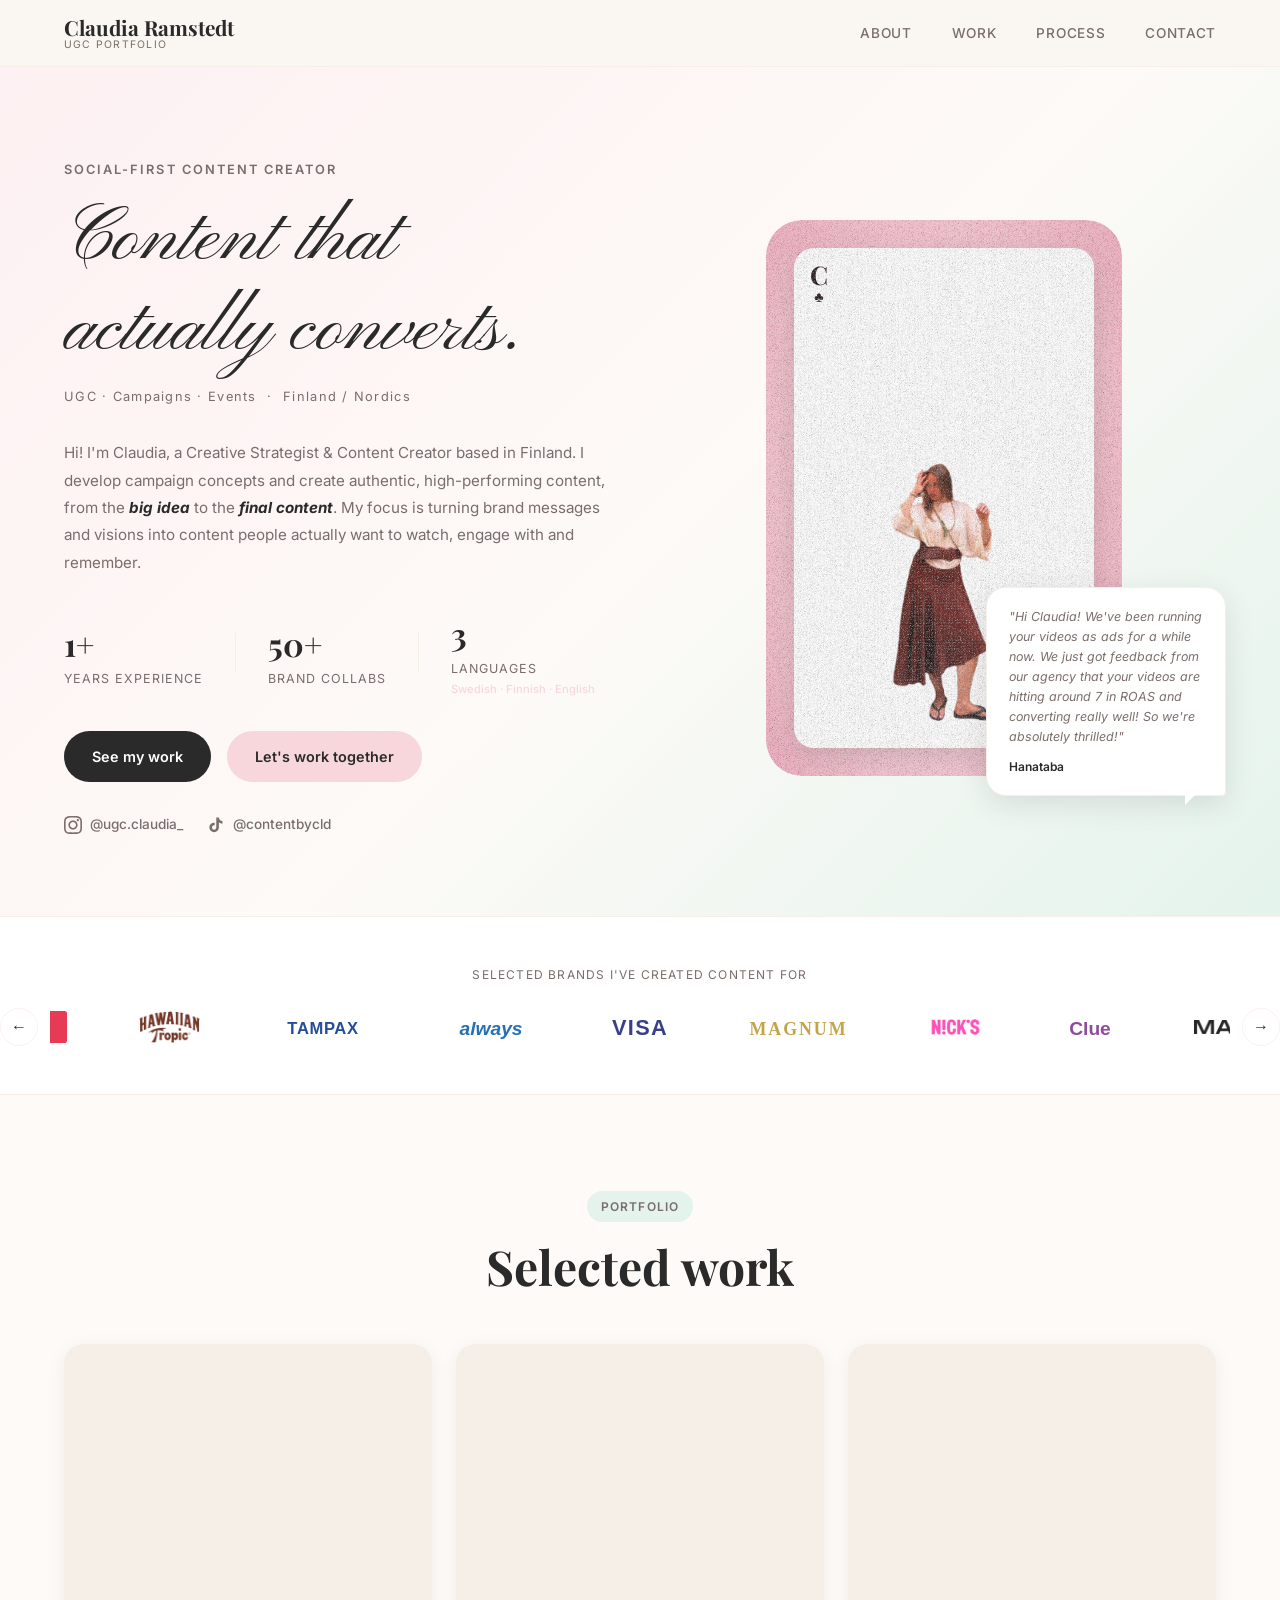
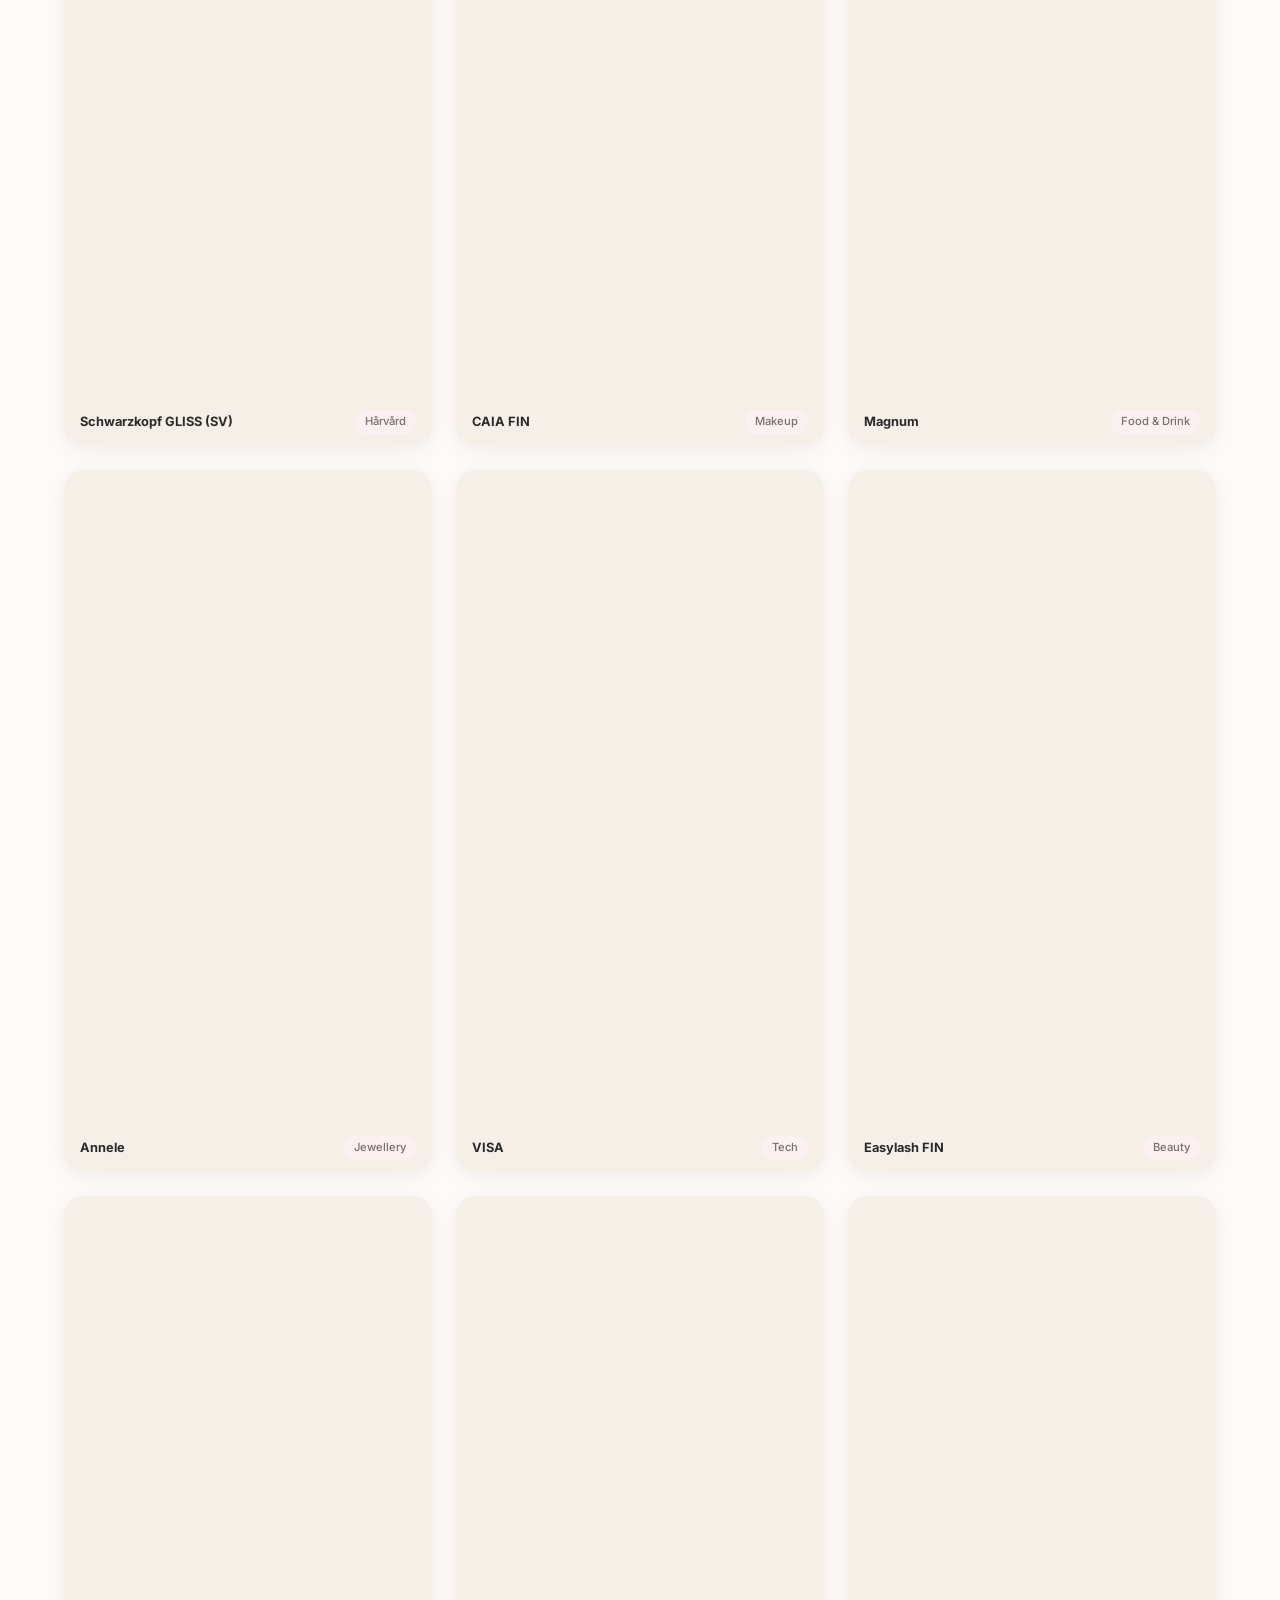
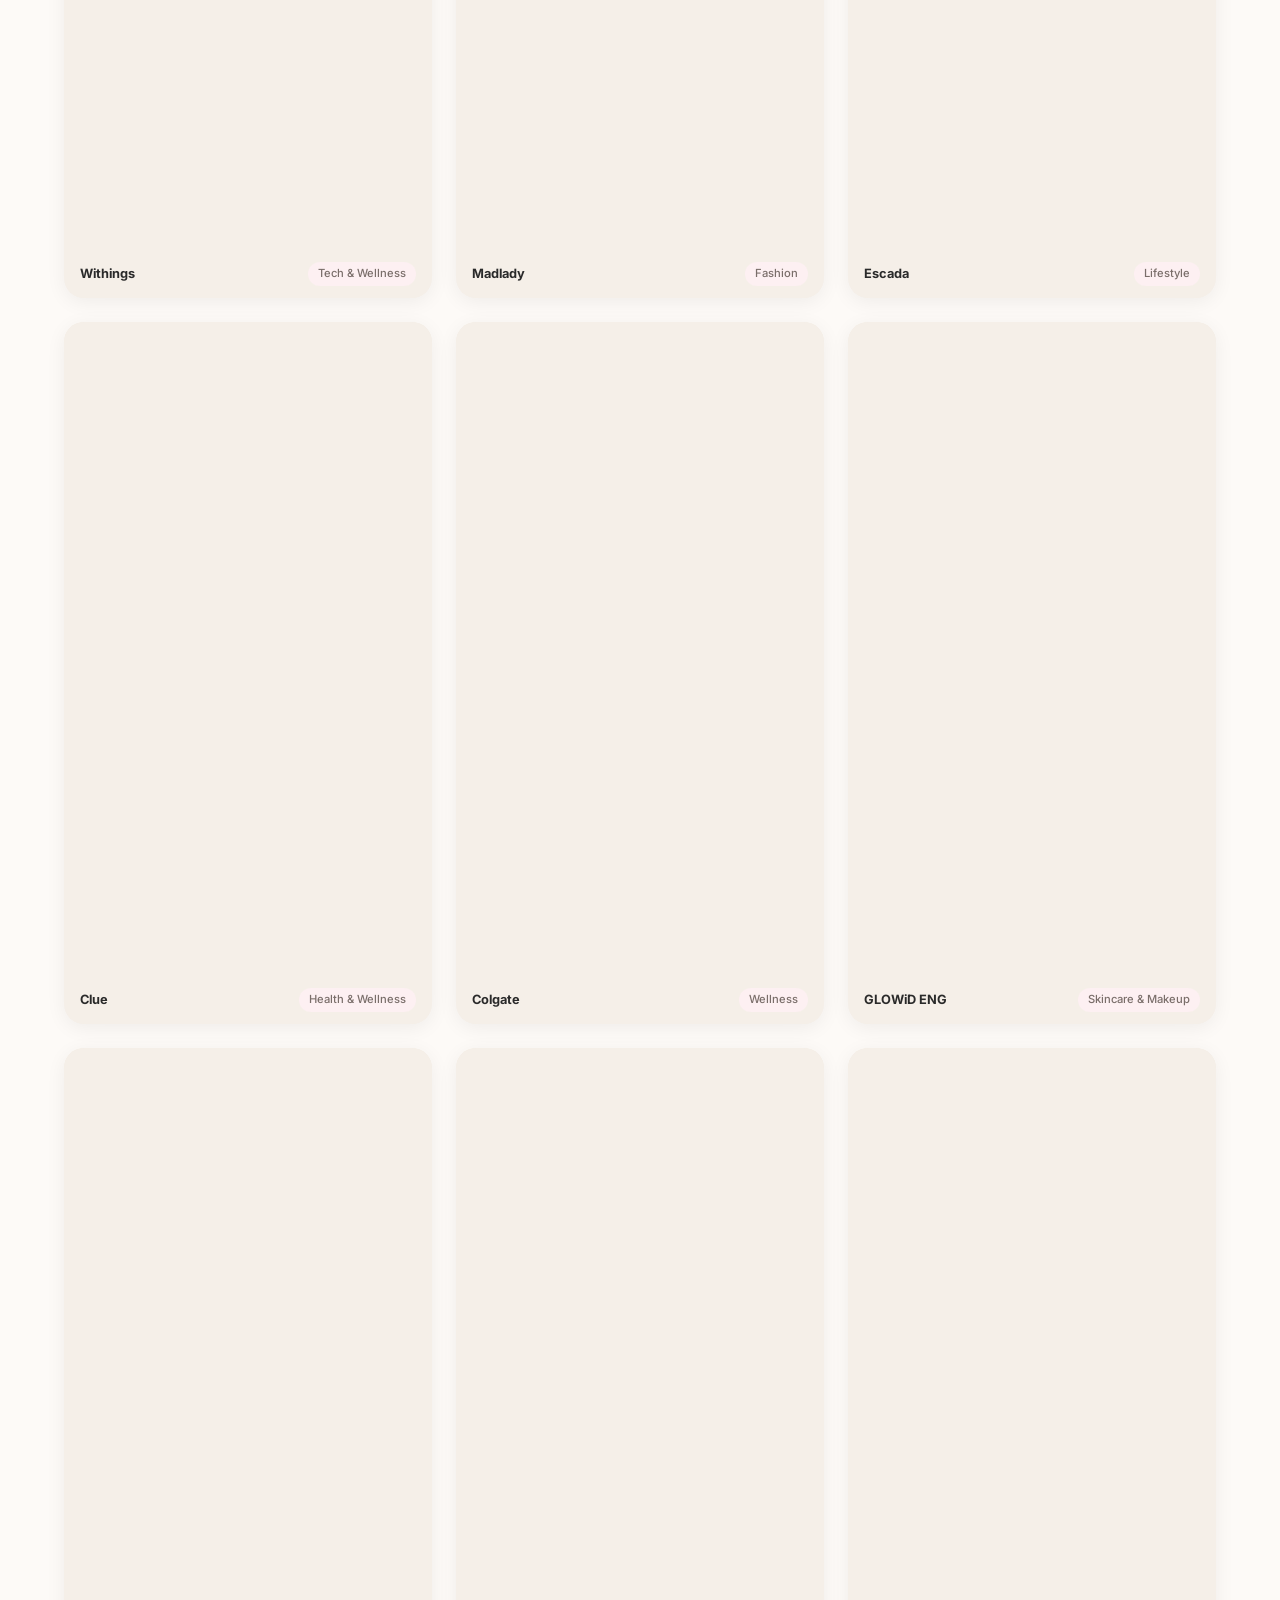
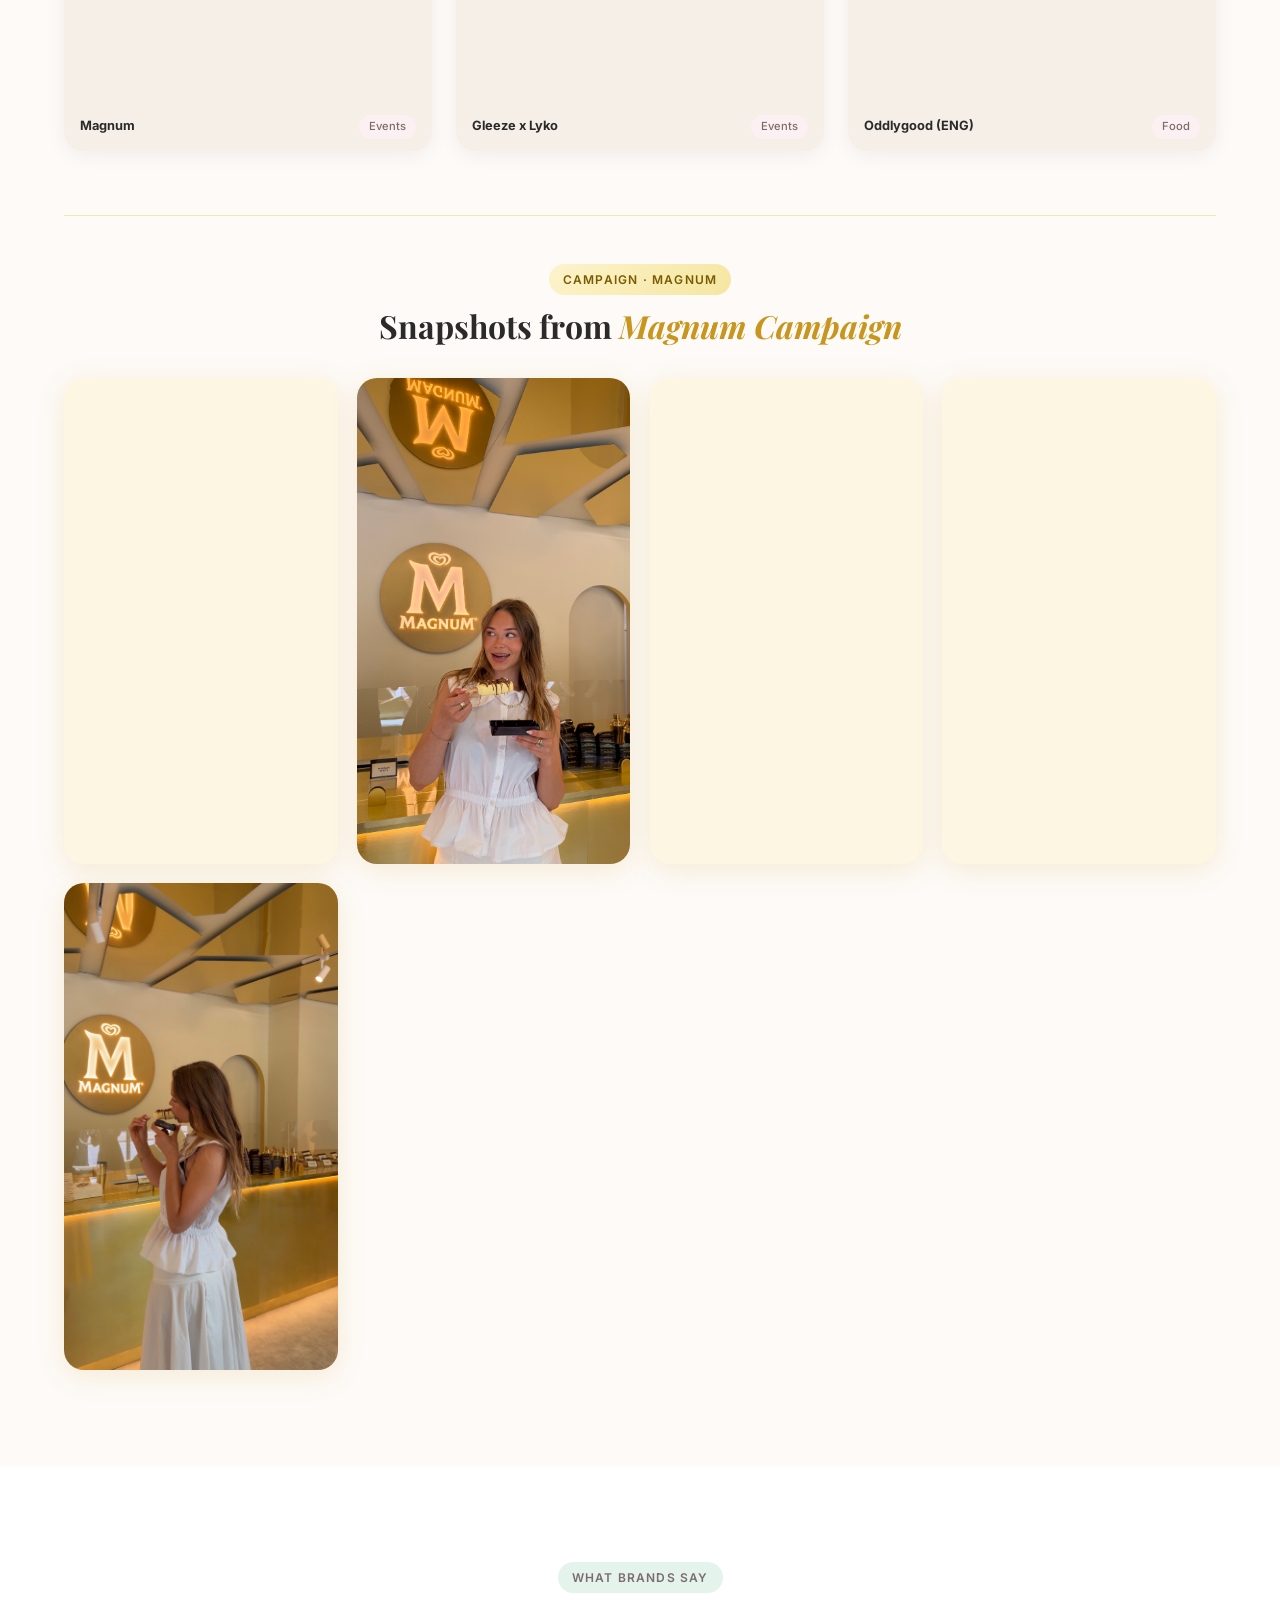
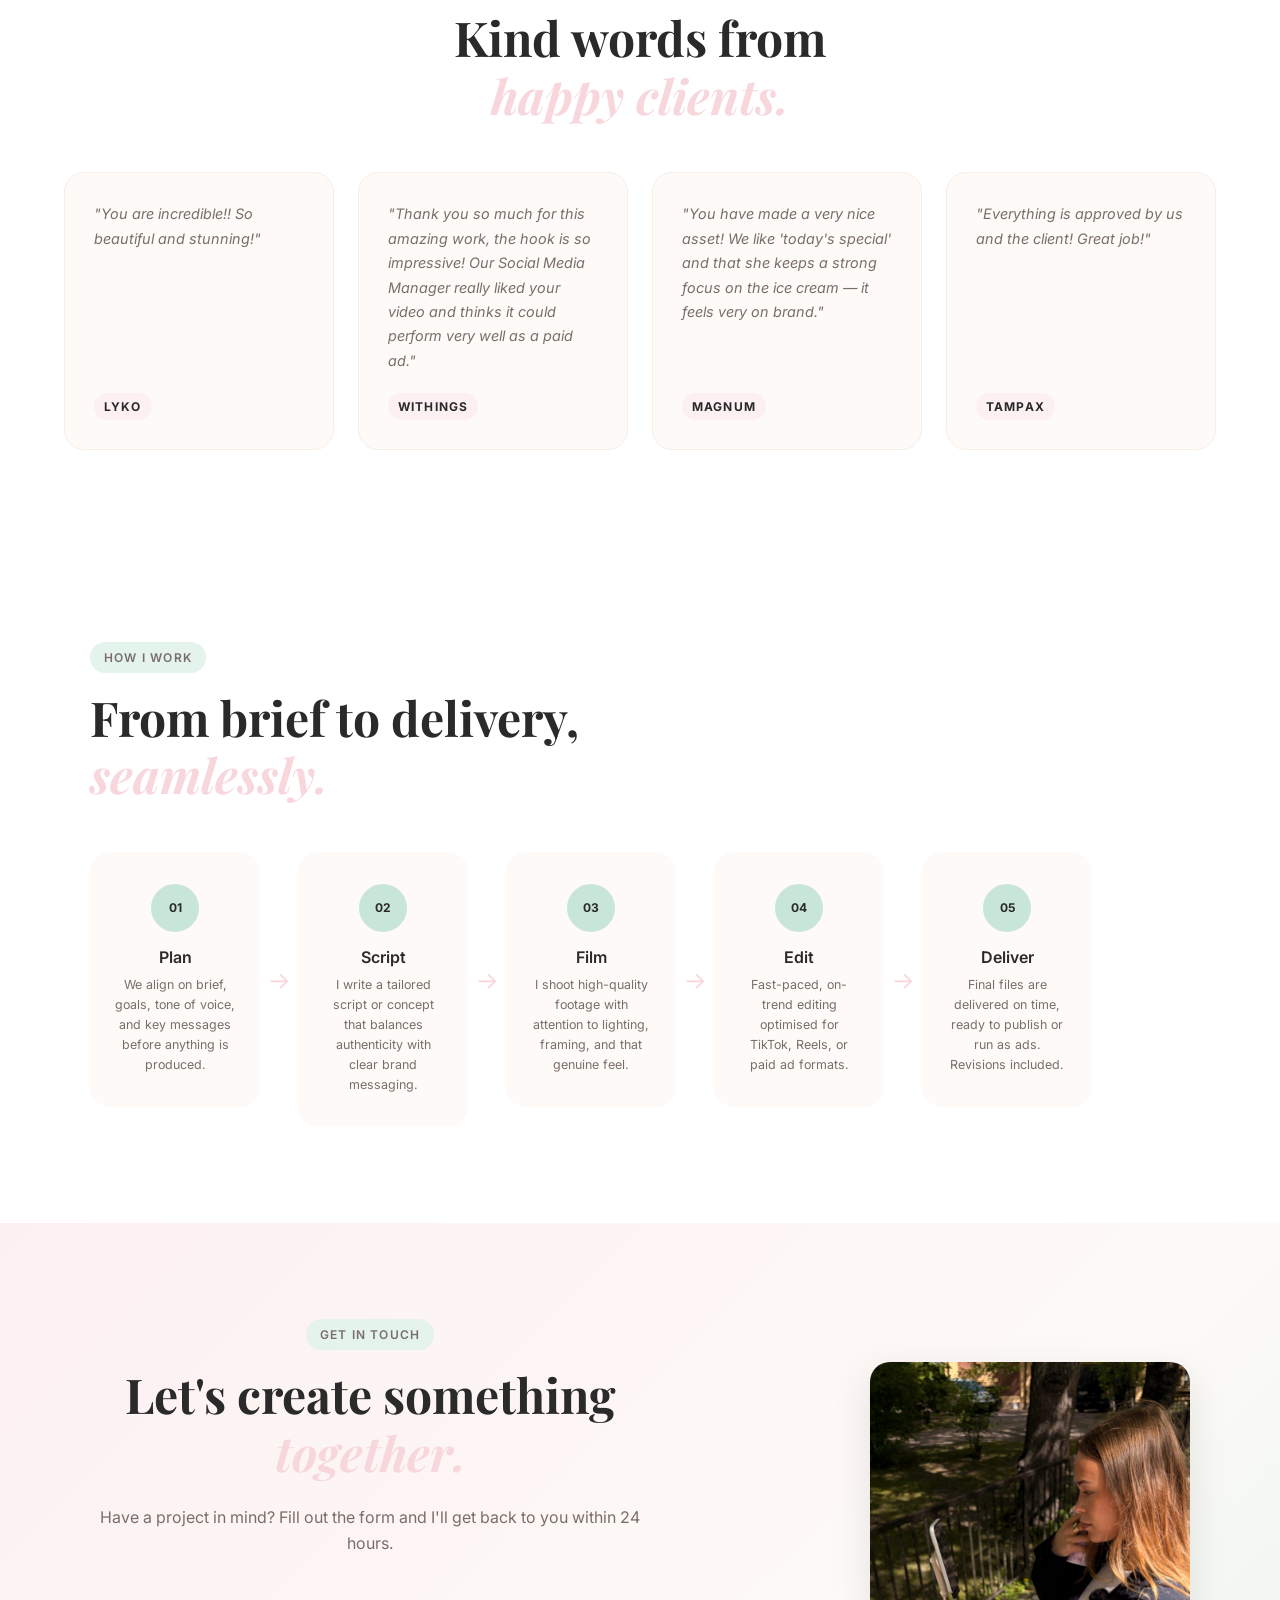
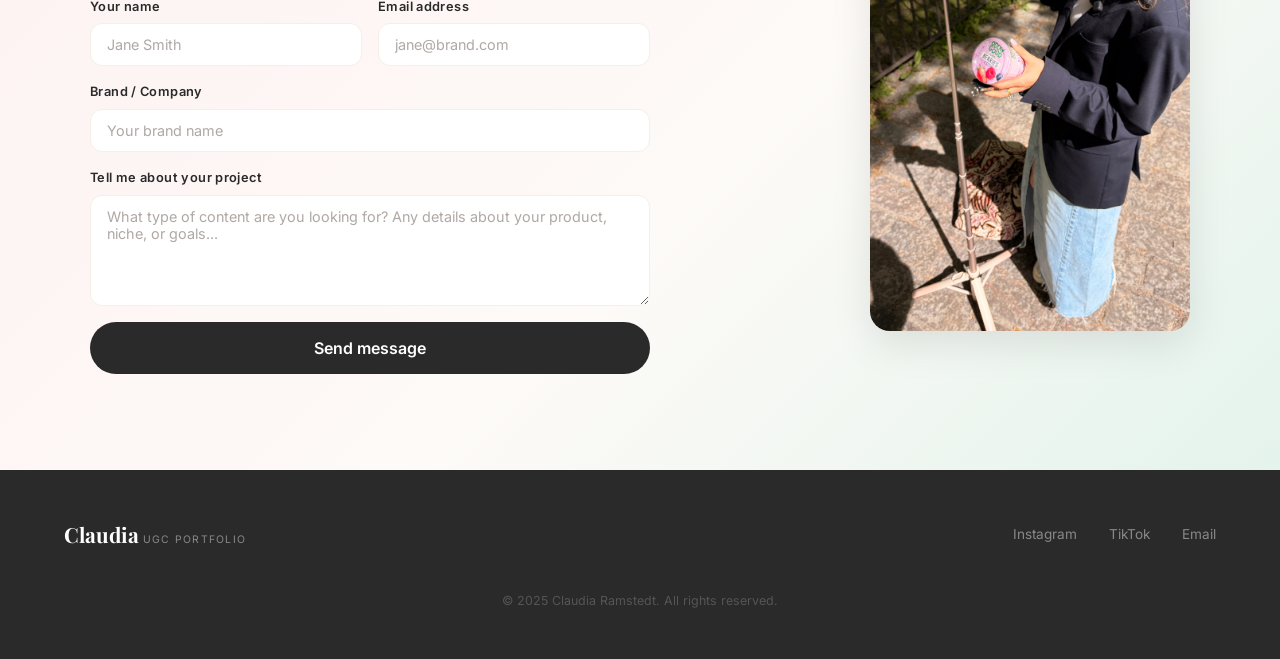
==== index.html @ abb4069f "Rename GLOWiD to GLOWiD ENG in video card Co-Authored-By: Claude Sonnet 4.6 <noreply@anthropic.com> " ====
<!DOCTYPE html>
<html lang="en">
<head>
  <meta charset="UTF-8" />
  <meta name="viewport" content="width=device-width, initial-scale=1.0" />
  <title>Claudia — UGC Portfolio</title>
  <link rel="icon" type="image/svg+xml" href="data:image/svg+xml,<svg xmlns='http://www.w3.org/2000/svg' viewBox='0 0 100 100'><rect width='100' height='100' rx='20' fill='%23F8D7DC'/><text y='72' x='50' text-anchor='middle' font-size='48' font-family='Georgia,serif' font-weight='700' fill='%23c47a8a'>CR</text></svg>" />
  <link rel="shortcut icon" type="image/svg+xml" href="data:image/svg+xml,<svg xmlns='http://www.w3.org/2000/svg' viewBox='0 0 100 100'><rect width='100' height='100' rx='20' fill='%23F8D7DC'/><text y='72' x='50' text-anchor='middle' font-size='48' font-family='Georgia,serif' font-weight='700' fill='%23c47a8a'>CR</text></svg>" />
  <link rel="apple-touch-icon" href="data:image/svg+xml,<svg xmlns='http://www.w3.org/2000/svg' viewBox='0 0 100 100'><rect width='100' height='100' rx='20' fill='%23F8D7DC'/><text y='72' x='50' text-anchor='middle' font-size='48' font-family='Georgia,serif' font-weight='700' fill='%23c47a8a'>CR</text></svg>" />
  <link rel="preconnect" href="https://fonts.googleapis.com" />
  <link rel="preconnect" href="https://fonts.gstatic.com" crossorigin />
  <link href="https://fonts.googleapis.com/css2?family=Playfair+Display:ital,wght@0,400;0,700;1,400&family=Inter:wght@300;400;500;600&family=Pinyon+Script&display=swap" rel="stylesheet" />
  <link rel="stylesheet" href="style.css" />
</head>
<body>
  <!-- SVG filter for fur texture -->
  <svg style="position:absolute;width:0;height:0" xmlns="http://www.w3.org/2000/svg">
    <defs>
      <filter id="fur-noise" x="0%" y="0%" width="100%" height="100%">
        <feTurbulence type="turbulence" baseFrequency="0.65" numOctaves="4" stitchTiles="stitch" result="noise"/>
        <feColorMatrix type="saturate" values="0" in="noise" result="grayNoise"/>
        <feBlend in="SourceGraphic" in2="grayNoise" mode="soft-light" result="blend"/>
        <feComposite in="blend" in2="SourceGraphic" operator="in"/>
      </filter>
    </defs>
  </svg>

  <!-- NAV -->
  <nav class="nav">
    <div class="nav-logo">
      <span class="nav-name">Claudia Ramstedt</span>
      <span class="nav-sub">UGC Portfolio</span>
    </div>
    <ul class="nav-links">
      <li><a href="#home">About</a></li>
      <li><a href="#work">Work</a></li>
      <li><a href="#process">Process</a></li>
      <li><a href="#contact">Contact</a></li>
    </ul>
    <button class="nav-toggle" aria-label="menu">&#9776;</button>
  </nav>

  <!-- HERO -->
  <section class="hero" id="home">
    <div class="hero-content">
      <div class="hero-eyebrow">Social-first Content Creator</div>
      <h1 class="hero-title">
        <span class="hero-cursive">Content that<br>actually converts.</span>
      </h1>
      <p class="hero-specialty">UGC · Campaigns · Events &nbsp;·&nbsp; Finland / Nordics</p>
      <p class="hero-text">
        Hi! I'm Claudia, a Creative Strategist &amp; Content Creator based in Finland. I develop campaign concepts and create authentic, high-performing content, from the <strong><em style="color:#2A2A2A">big idea</em></strong> to the <strong><em style="color:#2A2A2A">final content</em></strong>. My focus is turning brand messages and visions into content people actually want to watch, engage with and remember.
      </p>
      <div class="hero-stats">
        <div class="stat">
          <span class="stat-number">1+</span>
          <span class="stat-label">Years experience</span>
        </div>
        <div class="stat-divider"></div>
        <div class="stat">
          <span class="stat-number">50+</span>
          <span class="stat-label">Brand collabs</span>
        </div>
        <div class="stat-divider"></div>
        <div class="stat">
          <span class="stat-number">3</span>
          <span class="stat-label">Languages</span>
          <span class="stat-langs">Swedish · Finnish · English</span>
        </div>
      </div>
      <div class="hero-ctas">
        <a href="#work" class="btn btn-dark">See my work</a>
        <a href="#contact" class="btn btn-pink">Let's work together</a>
      </div>
      <div class="hero-socials">
        <a href="https://www.instagram.com/ugc.claudia_" target="_blank" rel="noopener" class="social-link">
          <svg viewBox="0 0 24 24" fill="currentColor"><path d="M12 2.163c3.204 0 3.584.012 4.85.07 3.252.148 4.771 1.691 4.919 4.919.058 1.265.069 1.645.069 4.849 0 3.205-.012 3.584-.069 4.849-.149 3.225-1.664 4.771-4.919 4.919-1.266.058-1.644.07-4.85.07-3.204 0-3.584-.012-4.849-.07-3.26-.149-4.771-1.699-4.919-4.92-.058-1.265-.07-1.644-.07-4.849 0-3.204.013-3.583.07-4.849.149-3.227 1.664-4.771 4.919-4.919 1.266-.057 1.645-.069 4.849-.069zm0-2.163c-3.259 0-3.667.014-4.947.072-4.358.2-6.78 2.618-6.98 6.98-.059 1.281-.073 1.689-.073 4.948 0 3.259.014 3.668.072 4.948.2 4.358 2.618 6.78 6.98 6.98 1.281.058 1.689.072 4.948.072 3.259 0 3.668-.014 4.948-.072 4.354-.2 6.782-2.618 6.979-6.98.059-1.28.073-1.689.073-4.948 0-3.259-.014-3.667-.072-4.947-.196-4.354-2.617-6.78-6.979-6.98-1.281-.059-1.69-.073-4.949-.073zm0 5.838c-3.403 0-6.162 2.759-6.162 6.162s2.759 6.163 6.162 6.163 6.162-2.759 6.162-6.163c0-3.403-2.759-6.162-6.162-6.162zm0 10.162c-2.209 0-4-1.79-4-4 0-2.209 1.791-4 4-4s4 1.791 4 4c0 2.21-1.791 4-4 4zm6.406-11.845c-.796 0-1.441.645-1.441 1.44s.645 1.44 1.441 1.44c.795 0 1.439-.645 1.439-1.44s-.644-1.44-1.439-1.44z"/></svg>
          @ugc.claudia_
        </a>
        <a href="https://www.tiktok.com/@contentbycld" target="_blank" rel="noopener" class="social-link">
          <svg viewBox="0 0 24 24" fill="currentColor"><path d="M19.59 6.69a4.83 4.83 0 01-3.77-4.25V2h-3.45v13.67a2.89 2.89 0 01-2.88 2.5 2.89 2.89 0 01-2.89-2.89 2.89 2.89 0 012.89-2.89c.28 0 .54.04.79.1V9.01a6.27 6.27 0 00-.79-.05 6.34 6.34 0 00-6.34 6.34 6.34 6.34 0 006.34 6.34 6.34 6.34 0 006.33-6.34V8.69a8.18 8.18 0 004.78 1.52V6.76a4.85 4.85 0 01-1.01-.07z"/></svg>
          @contentbycld
        </a>
      </div>
    </div>
    <div class="hero-visual">
      <div class="playing-card-outer">
      <div class="playing-card-wrap">
        <div class="playing-card">
          <div class="card-corner card-corner-tl">
            <span class="card-letter">C</span>
            <span class="card-suit">♣</span>
          </div>
          <div class="card-corner card-corner-br">
            <span class="card-letter">C</span>
            <span class="card-suit">♣</span>
          </div>
          <div class="card-photo">
            <img src="assets/6502A726-E0D3-4DAD-89FF-F7E22577B507-removebg-preview.png" alt="Claudia" />
          </div>
        </div>
      </div>
      </div>
      <div class="testimonial-bubble">
        <p>"Hi Claudia! We've been running your videos as ads for a while now. We just got feedback from our agency that your videos are hitting around 7 in ROAS and converting really well! So we're absolutely thrilled!"</p>
        <span class="testimonial-author">Hanataba</span>
      </div>
    </div>
  </section>

  <!-- BRAND MARQUEE -->
  <section class="brands">
    <p class="brands-label">Selected brands I've created content for</p>
    <div class="marquee-outer">
      <button class="marquee-arrow marquee-arrow-left" aria-label="Scroll left">&#8592;</button>
      <div class="marquee-wrapper">
      <div class="marquee-track">
        <img class="brand-img" src="assets/logo-colgate.svg" alt="Colgate" />
        <img class="brand-img" src="assets/01 Hawaiian Tropic.png" alt="Hawaiian Tropic" />
        <img class="brand-img" src="assets/logo-tampax.svg" alt="Tampax" />
        <img class="brand-img" src="assets/logo-always.svg" alt="always" />
        <img class="brand-img" src="assets/logo-visa.svg" alt="VISA" />
        <img class="brand-img" src="assets/logo-magnum.svg" alt="Magnum" />
        <img class="brand-img" src="assets/02 N!CK'S.png" alt="N!CK'S" />
        <img class="brand-img" src="assets/logo-clue.svg" alt="Clue" />
        <img class="brand-img" src="assets/03 Madlady.png" alt="Madlady" />
        <img class="brand-img" src="assets/logo-lyko.svg" alt="LYKO" />
        <img class="brand-img" src="assets/logo-organic.svg" alt="Organic Basics" />
        <img class="brand-img" src="assets/04 Femina Beauty.png" alt="Femina Beauty" />
        <img class="brand-img" src="assets/05 EKULF.png" alt="EKULF" />
        <img class="brand-img" src="assets/06 BRONZA.png" alt="BRONZA" />
        <img class="brand-img" src="assets/07 Clearskin.png" alt="Clearskin" />
        <img class="brand-img" src="assets/08 Dashl.png" alt="Dashl" />
        <img class="brand-img" src="assets/09 EVY.png" alt="EVY" />
        <img class="brand-img" src="assets/10 scandy.png" alt="scandy" />
        <img class="brand-img" src="assets/logo-caia.svg" alt="Caia Cosmetics" />
        <img class="brand-img" src="assets/11 GLOWiD.png" alt="GLOWiD" />
        <img class="brand-img" src="assets/logo-escada.svg" alt="ESCADA" />
        <img class="brand-img" src="assets/logo-gliss.svg" alt="Schwarzkopf GLISS" />
        <img class="brand-img" src="assets/logo-gleeze.svg" alt="Gleeze" />
        <img class="brand-img" src="assets/13 Oddlygood.png" alt="Oddlygood" />
        <!-- duplicate for seamless loop -->
        <img class="brand-img" src="assets/logo-colgate.svg" alt="Colgate" />
        <img class="brand-img" src="assets/01 Hawaiian Tropic.png" alt="Hawaiian Tropic" />
        <img class="brand-img" src="assets/logo-tampax.svg" alt="Tampax" />
        <img class="brand-img" src="assets/logo-always.svg" alt="always" />
        <img class="brand-img" src="assets/logo-visa.svg" alt="VISA" />
        <img class="brand-img" src="assets/logo-magnum.svg" alt="Magnum" />
        <img class="brand-img" src="assets/02 N!CK'S.png" alt="N!CK'S" />
        <img class="brand-img" src="assets/logo-clue.svg" alt="Clue" />
        <img class="brand-img" src="assets/03 Madlady.png" alt="Madlady" />
        <img class="brand-img" src="assets/logo-lyko.svg" alt="LYKO" />
        <img class="brand-img" src="assets/logo-organic.svg" alt="Organic Basics" />
        <img class="brand-img" src="assets/04 Femina Beauty.png" alt="Femina Beauty" />
        <img class="brand-img" src="assets/05 EKULF.png" alt="EKULF" />
        <img class="brand-img" src="assets/06 BRONZA.png" alt="BRONZA" />
        <img class="brand-img" src="assets/07 Clearskin.png" alt="Clearskin" />
        <img class="brand-img" src="assets/08 Dashl.png" alt="Dashl" />
        <img class="brand-img" src="assets/09 EVY.png" alt="EVY" />
        <img class="brand-img" src="assets/10 scandy.png" alt="scandy" />
        <img class="brand-img" src="assets/logo-caia.svg" alt="Caia Cosmetics" />
        <img class="brand-img" src="assets/11 GLOWiD.png" alt="GLOWiD" />
        <img class="brand-img" src="assets/logo-escada.svg" alt="ESCADA" />
        <img class="brand-img" src="assets/logo-gliss.svg" alt="Schwarzkopf GLISS" />
        <img class="brand-img" src="assets/logo-gleeze.svg" alt="Gleeze" />
        <img class="brand-img" src="assets/13 Oddlygood.png" alt="Oddlygood" />
      </div>
      </div>
      <button class="marquee-arrow marquee-arrow-right" aria-label="Scroll right">&#8594;</button>
    </div>
  </section>

  <!-- PORTFOLIO -->
  <section class="work" id="work">
    <div class="section-tag">Portfolio</div>
    <h2 class="section-title">Selected work</h2>
    <div class="work-grid">
      <div class="video-card">
        <div class="video-wrap">
          <iframe src="https://www.youtube.com/embed/O1Oa25pj_bY?modestbranding=1&rel=0" frameborder="0" allow="autoplay; encrypted-media" allowfullscreen title="Schwarzkopf GLISS SV"></iframe>
        </div>
        <div class="video-meta"><span class="video-brand">Schwarzkopf GLISS (SV)</span><span class="video-category">Hårvård</span></div>
      </div>
      <div class="video-card">
        <div class="video-wrap">
          <iframe src="https://www.youtube.com/embed/mBa-VuxCohE?modestbranding=1&rel=0" frameborder="0" allow="autoplay; encrypted-media" allowfullscreen title="CAIA FIN"></iframe>
        </div>
        <div class="video-meta"><span class="video-brand">CAIA FIN</span><span class="video-category">Makeup</span></div>
      </div>
      <div class="video-card">
        <div class="video-wrap">
          <iframe src="https://www.youtube.com/embed/RmqHFoZq64k?modestbranding=1&rel=0" frameborder="0" allow="autoplay; encrypted-media" allowfullscreen title="Magnum"></iframe>
        </div>
        <div class="video-meta"><span class="video-brand">Magnum</span><span class="video-category">Food & Drink</span></div>
      </div>
      <div class="video-card">
        <div class="video-wrap">
          <iframe src="https://www.youtube.com/embed/fShm2kn_z6o?modestbranding=1&rel=0" frameborder="0" allow="autoplay; encrypted-media" allowfullscreen title="Annele"></iframe>
        </div>
        <div class="video-meta"><span class="video-brand">Annele</span><span class="video-category">Jewellery</span></div>
      </div>
      <div class="video-card">
        <div class="video-wrap">
          <iframe src="https://www.youtube.com/embed/eJ7H4jAOgkE?modestbranding=1&rel=0" frameborder="0" allow="autoplay; encrypted-media" allowfullscreen title="VISA"></iframe>
        </div>
        <div class="video-meta"><span class="video-brand">VISA</span><span class="video-category">Tech</span></div>
      </div>
      <div class="video-card">
        <div class="video-wrap">
          <iframe src="https://www.youtube.com/embed/RcenwENGGS4?modestbranding=1&rel=0" frameborder="0" allow="autoplay; encrypted-media" allowfullscreen title="Easylash"></iframe>
        </div>
        <div class="video-meta"><span class="video-brand">Easylash FIN</span><span class="video-category">Beauty</span></div>
      </div>
      <div class="video-card">
        <div class="video-wrap">
          <iframe src="https://www.youtube.com/embed/PYEZHvtzt2w?modestbranding=1&rel=0" frameborder="0" allow="autoplay; encrypted-media" allowfullscreen title="Withings"></iframe>
        </div>
        <div class="video-meta"><span class="video-brand">Withings</span><span class="video-category">Tech & Wellness</span></div>
      </div>
      <div class="video-card">
        <div class="video-wrap">
          <iframe src="https://www.youtube.com/embed/aHhsV8t60rY?modestbranding=1&rel=0" frameborder="0" allow="autoplay; encrypted-media" allowfullscreen title="Madlady"></iframe>
        </div>
        <div class="video-meta"><span class="video-brand">Madlady</span><span class="video-category">Fashion</span></div>
      </div>
      <div class="video-card">
        <div class="video-wrap">
          <iframe src="https://www.youtube.com/embed/5H2T9EnYOP0?modestbranding=1&rel=0" frameborder="0" allow="autoplay; encrypted-media" allowfullscreen title="Escada"></iframe>
        </div>
        <div class="video-meta"><span class="video-brand">Escada</span><span class="video-category">Lifestyle</span></div>
      </div>
      <div class="video-card">
        <div class="video-wrap">
          <iframe src="https://www.youtube.com/embed/aCNryroIafM?modestbranding=1&rel=0" frameborder="0" allow="autoplay; encrypted-media" allowfullscreen title="Clue"></iframe>
        </div>
        <div class="video-meta"><span class="video-brand">Clue</span><span class="video-category">Health & Wellness</span></div>
      </div>
      <div class="video-card">
        <div class="video-wrap">
          <iframe src="https://www.youtube.com/embed/2kTji2xfg_g?modestbranding=1&rel=0" frameborder="0" allow="autoplay; encrypted-media" allowfullscreen title="Colgate"></iframe>
        </div>
        <div class="video-meta"><span class="video-brand">Colgate</span><span class="video-category">Wellness</span></div>
      </div>
      <div class="video-card">
        <div class="video-wrap">
          <iframe src="https://www.youtube.com/embed/Gr5aR_8A5Lo?modestbranding=1&rel=0" frameborder="0" allow="autoplay; encrypted-media" allowfullscreen title="GLOWiD"></iframe>
        </div>
        <div class="video-meta"><span class="video-brand">GLOWiD ENG</span><span class="video-category">Skincare & Makeup</span></div>
      </div>
      <div class="video-card">
        <div class="video-wrap">
          <iframe src="https://www.youtube.com/embed/wGNxopDfmGM?modestbranding=1&rel=0" frameborder="0" allow="autoplay; encrypted-media" allowfullscreen title="Magnum Pop up store"></iframe>
        </div>
        <div class="video-meta"><span class="video-brand">Magnum</span><span class="video-category">Events</span></div>
      </div>
      <div class="video-card">
        <div class="video-wrap">
          <iframe src="https://www.youtube.com/embed/oDyKBHazOs0?modestbranding=1&rel=0" frameborder="0" allow="autoplay; encrypted-media" allowfullscreen title="Gleeze x Lyko"></iframe>
        </div>
        <div class="video-meta"><span class="video-brand">Gleeze x Lyko</span><span class="video-category">Events</span></div>
      </div>
      <div class="video-card">
        <div class="video-wrap">
          <iframe src="https://www.youtube.com/embed/U_ExqJCHAJA?modestbranding=1&rel=0" frameborder="0" allow="autoplay; encrypted-media" allowfullscreen title="Oddlygood ENG"></iframe>
        </div>
        <div class="video-meta"><span class="video-brand">Oddlygood (ENG)</span><span class="video-category">Food</span></div>
      </div>
    </div>

    <!-- MAGNUM SNAPSHOTS -->
    <div class="magnum-snapshots">
      <div class="magnum-snap-header">
        <span class="magnum-snap-tag">Campaign · Magnum</span>
        <h3 class="magnum-snap-title">Snapshots from <em>Magnum Campaign</em></h3>
      </div>
      <div class="magnum-snap-grid">
        <div class="snap-card">
          <video src="assets/magnum1.mp4" autoplay loop muted playsinline></video>
        </div>
        <div class="snap-card">
          <img src="assets/IMG_8388.jpg" alt="Magnum campaign snapshot" />
        </div>
        <div class="snap-card">
          <video src="assets/magnum2.mp4" autoplay loop muted playsinline></video>
        </div>
        <div class="snap-card">
          <video src="assets/magnum3.mp4" autoplay loop muted playsinline></video>
        </div>
        <div class="snap-card">
          <img src="assets/IMG_8526.jpg" alt="Magnum campaign snapshot" />
        </div>
      </div>
    </div>
  </section>

  <!-- TESTIMONIALS -->
  <section class="testimonials" id="testimonials">
    <div class="section-tag">What brands say</div>
    <h2 class="section-title">Kind words from<br><em>happy clients.</em></h2>
    <div class="testimonials-grid">
      <div class="tcard">
        <p class="tcard-quote">"You are incredible!! So beautiful and stunning!"</p>
        <span class="tcard-brand">Lyko</span>
      </div>
      <div class="tcard">
        <p class="tcard-quote">"Thank you so much for this amazing work, the hook is so impressive! Our Social Media Manager really liked your video and thinks it could perform very well as a paid ad."</p>
        <span class="tcard-brand">Withings</span>
      </div>
      <div class="tcard">
        <p class="tcard-quote">"You have made a very nice asset! We like 'today's special' and that she keeps a strong focus on the ice cream — it feels very on brand."</p>
        <span class="tcard-brand">Magnum</span>
      </div>
      <div class="tcard">
        <p class="tcard-quote">"Everything is approved by us and the client! Great job!"</p>
        <span class="tcard-brand">Tampax</span>
      </div>
    </div>
  </section>

  <!-- PROCESS -->
  <section class="process" id="process">
    <div class="process-inner">
      <div class="process-left">
        <div class="section-tag">How I work</div>
        <h2 class="section-title">From brief to delivery,<br><em>seamlessly.</em></h2>
        <div class="process-steps">
      <div class="process-step">
        <div class="step-icon">01</div>
        <h3>Plan</h3>
        <p>We align on brief, goals, tone of voice, and key messages before anything is produced.</p>
      </div>
      <div class="process-arrow">→</div>
      <div class="process-step">
        <div class="step-icon">02</div>
        <h3>Script</h3>
        <p>I write a tailored script or concept that balances authenticity with clear brand messaging.</p>
      </div>
      <div class="process-arrow">→</div>
      <div class="process-step">
        <div class="step-icon">03</div>
        <h3>Film</h3>
        <p>I shoot high-quality footage with attention to lighting, framing, and that genuine feel.</p>
      </div>
      <div class="process-arrow">→</div>
      <div class="process-step">
        <div class="step-icon">04</div>
        <h3>Edit</h3>
        <p>Fast-paced, on-trend editing optimised for TikTok, Reels, or paid ad formats.</p>
      </div>
      <div class="process-arrow">→</div>
      <div class="process-step">
        <div class="step-icon">05</div>
        <h3>Deliver</h3>
        <p>Final files are delivered on time, ready to publish or run as ads. Revisions included.</p>
      </div>
    </div>
  </section>

  <!-- CONTACT -->
  <section class="contact" id="contact">
    <div class="contact-layout">
    <div class="contact-inner">
      <div class="section-tag">Get in touch</div>
      <h2 class="section-title">Let's create something<br><em>together.</em></h2>
      <p class="contact-sub">Have a project in mind? Fill out the form and I'll get back to you within 24 hours.</p>
      <form action="https://formspree.io/f/mgoqjqjb" method="POST" class="contact-form">
        <input type="hidden" name="_next" value="https://claudiaramstedt.com/success.html" />
        <div class="form-row">
          <div class="form-group">
            <label for="name">Your name</label>
            <input type="text" id="name" name="name" placeholder="Jane Smith" required />
          </div>
          <div class="form-group">
            <label for="email">Email address</label>
            <input type="email" id="email" name="email" placeholder="jane@brand.com" required />
          </div>
        </div>
        <div class="form-group">
          <label for="brand">Brand / Company</label>
          <input type="text" id="brand" name="brand" placeholder="Your brand name" />
        </div>
        <div class="form-group">
          <label for="message">Tell me about your project</label>
          <textarea id="message" name="message" rows="5" placeholder="What type of content are you looking for? Any details about your product, niche, or goals..." required></textarea>
        </div>
        <button type="submit" class="btn btn-dark btn-full">Send message</button>
      </form>
    </div>
    <div class="contact-image">
      <img src="assets/claudia-filming.jpg" alt="Claudia filming" class="contact-img" />
    </div>
    </div>
  </section>

  <!-- FOOTER -->
  <footer class="footer">
    <div class="footer-inner">
      <div class="footer-brand">
        <span class="nav-name">Claudia</span>
        <span class="nav-sub">UGC Portfolio</span>
      </div>
      <div class="footer-socials">
        <a href="https://www.instagram.com/ugc.claudia_" target="_blank" rel="noopener">Instagram</a>
        <a href="https://www.tiktok.com/@contentbycld" target="_blank" rel="noopener">TikTok</a>
        <a href="mailto:ugc.claudia.ram@gmail.com">Email</a>
      </div>
      <p class="footer-copy">&copy; 2025 Claudia Ramstedt. All rights reserved.</p>
    </div>
  </footer>

  <script src="script.js"></script>
  <script defer src="/_vercel/insights/script.js"></script>
</body>
</html>
---- style.css ----
/* ===== RESET & BASE ===== */
*, *::before, *::after { box-sizing: border-box; margin: 0; padding: 0; }

:root {
  --pink: #F8D7DC;
  --pink-light: #FDF0F2;
  --green: #C8E6D8;
  --green-light: #E4F3EC;
  --beige: #FDFAF7;
  --beige-dark: #F5EFE8;
  --dark: #2A2A2A;
  --muted: #7A6E6A;
  --white: #FFFFFF;
  --radius: 20px;
  --radius-sm: 12px;
}

html { scroll-behavior: smooth; }

body {
  font-family: 'Inter', sans-serif;
  background: var(--beige);
  color: var(--dark);
  line-height: 1.6;
  font-size: 16px;
}

h1, h2, h3 { font-family: 'Playfair Display', serif; line-height: 1.2; }
em { font-style: italic; color: var(--pink); }
a { text-decoration: none; color: inherit; }
img { max-width: 100%; display: block; }

.hidden { display: none; }

/* ===== SECTION SHARED ===== */
.section-tag {
  display: inline-block;
  background: var(--green-light);
  color: var(--muted);
  font-size: 0.75rem;
  font-weight: 600;
  letter-spacing: 0.1em;
  text-transform: uppercase;
  padding: 6px 14px;
  border-radius: 100px;
  margin-bottom: 1rem;
}

.section-title {
  font-size: clamp(2rem, 4vw, 3rem);
  margin-bottom: 1.5rem;
  color: var(--dark);
}

/* ===== AVAILABILITY ===== */
.availability-badge {
  display: inline-flex;
  align-items: center;
  gap: 8px;
  background: var(--white);
  border: 1.5px solid var(--green);
  color: var(--dark);
  font-size: 0.78rem;
  font-weight: 600;
  padding: 7px 14px;
  border-radius: 100px;
  margin-bottom: 1.5rem;
}

.avail-dot {
  width: 8px;
  height: 8px;
  background: #4caf7d;
  border-radius: 50%;
  animation: pulse 2s infinite;
  flex-shrink: 0;
}

@keyframes pulse {
  0%, 100% { opacity: 1; transform: scale(1); }
  50% { opacity: 0.5; transform: scale(1.3); }
}

/* ===== BUTTONS ===== */
.btn {
  display: inline-block;
  padding: 14px 28px;
  border-radius: 100px;
  font-size: 0.9rem;
  font-weight: 600;
  font-family: 'Inter', sans-serif;
  cursor: pointer;
  border: none;
  transition: transform 0.2s, opacity 0.2s;
}
.btn:hover { transform: translateY(-2px); opacity: 0.9; }
.btn-dark { background: var(--dark); color: var(--white); }
.btn-pink { background: var(--pink); color: var(--dark); }
.btn-full { width: 100%; text-align: center; padding: 16px; font-size: 1rem; }

/* ===== NAV ===== */
.nav {
  position: fixed;
  top: 0; left: 0; right: 0;
  z-index: 100;
  display: flex;
  align-items: center;
  justify-content: space-between;
  padding: 1rem 5%;
  background: rgba(250, 247, 242, 0.9);
  backdrop-filter: blur(12px);
  border-bottom: 1px solid var(--beige-dark);
}

.nav-logo { display: flex; flex-direction: column; line-height: 1.1; }
.nav-name { font-family: 'Playfair Display', serif; font-size: 1.3rem; font-weight: 700; color: var(--dark); }
.nav-sub { font-size: 0.65rem; letter-spacing: 0.12em; text-transform: uppercase; color: var(--muted); }

.nav-links { display: flex; gap: 2.5rem; list-style: none; }
.nav-links a { font-size: 0.85rem; font-weight: 500; color: var(--muted); letter-spacing: 0.05em; text-transform: uppercase; transition: color 0.2s; }
.nav-links a:hover { color: var(--dark); }

.nav-toggle { display: none; background: none; border: none; font-size: 1.4rem; cursor: pointer; }

/* ===== HERO ===== */
.hero {
  min-height: 100vh;
  padding: 10rem 5% 5rem;
  display: grid;
  grid-template-columns: 1fr 1fr;
  gap: 4rem;
  align-items: center;
  background: linear-gradient(135deg, var(--pink-light) 0%, var(--beige) 55%, var(--green-light) 100%);
}

.hero-eyebrow {
  font-size: 0.8rem;
  font-weight: 600;
  letter-spacing: 0.16em;
  text-transform: uppercase;
  color: var(--muted);
  margin-bottom: 0.9rem;
}

.hero-specialty {
  font-size: 0.8rem;
  letter-spacing: 0.1em;
  color: var(--muted);
  margin-top: -0.8rem;
  margin-bottom: 2rem;
  font-weight: 400;
}

/* keep .hero-badge-sub in case referenced elsewhere */
.hero-badge-sub {
  display: block;
  font-size: 0.7rem;
  font-weight: 400;
  opacity: 0.8;
  letter-spacing: 0.04em;
}

.hero-title {
  font-size: clamp(2.5rem, 5vw, 4rem);
  margin-bottom: 1.5rem;
  color: var(--dark);
}

.hero-cursive {
  font-family: 'Pinyon Script', cursive;
  font-size: clamp(3rem, 6vw, 5rem);
  line-height: 1.15;
  color: var(--dark);
  font-weight: 400;
}

.hero-text {
  color: var(--muted);
  font-size: 0.95rem;
  max-width: 560px;
  margin-bottom: 2rem;
  line-height: 1.8;
}

.hero-stats {
  display: flex;
  align-items: center;
  gap: 2rem;
  margin-bottom: 2rem;
}

.stat { display: flex; flex-direction: column; }
.stat-number { font-family: 'Playfair Display', serif; font-size: 2rem; font-weight: 700; color: var(--dark); }
.stat-label { font-size: 0.78rem; color: var(--muted); text-transform: uppercase; letter-spacing: 0.08em; }
.stat-langs { font-size: 0.7rem; color: var(--pink); font-weight: 500; margin-top: 2px; }
.stat-divider { width: 1px; height: 40px; background: var(--beige-dark); }

.hero-ctas { display: flex; gap: 1rem; flex-wrap: wrap; margin-bottom: 2rem; }

.hero-socials { display: flex; gap: 1.5rem; flex-wrap: wrap; }
.social-link {
  display: flex;
  align-items: center;
  gap: 0.5rem;
  font-size: 0.85rem;
  font-weight: 500;
  color: var(--muted);
  transition: color 0.2s;
}
.social-link:hover { color: var(--dark); }
.social-link svg { width: 18px; height: 18px; }

/* Hero visual */
.hero-dog-wrap { display: none; }
.hero-dog-wrap-hidden {
  position: absolute;
  bottom: 20px;
  left: -40px;
  width: 210px;
  height: 210px;
  border-radius: 50%;
  overflow: hidden;
  border: 5px solid var(--white);
  box-shadow: 0 8px 24px rgba(0,0,0,0.12);
  z-index: 2;
  animation: float 4s ease-in-out infinite 1.5s;
}

.hero-dog-img {
  width: 100%;
  height: 100%;
  object-fit: cover;
  object-position: center 30%;
}

.hero-visual { position: relative; display: flex; justify-content: center; align-items: flex-start; }

/* PLAYING CARD */
.playing-card-outer {
  animation: float 4s ease-in-out infinite;
}

.playing-card-wrap {
  position: relative;
  padding: 28px;
  border-radius: 36px;
  background:
    radial-gradient(ellipse 60% 40% at 20% 30%, #f9c8d4 0%, transparent 70%),
    radial-gradient(ellipse 50% 60% at 80% 60%, #f4b8c8 0%, transparent 65%),
    radial-gradient(ellipse 70% 50% at 50% 80%, #fbd5df 0%, transparent 70%),
    radial-gradient(ellipse 80% 80% at 50% 50%, #fce4ea 0%, #f9c8d4 60%, #f0a8bc 100%);
  filter: url(#fur-noise);
}

.playing-card {
  position: relative;
  width: 300px;
  height: 500px;
  border-radius: 20px;
  background: #ffffff;
  overflow: hidden;
  display: flex;
  align-items: flex-end;
  justify-content: center;
  box-shadow: 0 8px 32px rgba(0,0,0,0.15);
  filter: none;
}

.card-corner {
  position: absolute;
  display: flex;
  flex-direction: column;
  align-items: center;
  line-height: 1;
  z-index: 3;
  color: #2a1a1a;
}

.card-corner-tl { top: 14px; left: 16px; }
.card-corner-br {
  bottom: 14px;
  right: 16px;
  transform: rotate(180deg);
}

.card-letter {
  font-family: 'Playfair Display', serif;
  font-size: 1.6rem;
  font-weight: 700;
  line-height: 1;
}

.card-suit {
  font-size: 0.9rem;
  margin-top: 2px;
}

.card-photo {
  position: relative;
  z-index: 2;
  width: 100%;
  display: flex;
  justify-content: center;
  align-items: flex-end;
}

.card-photo img {
  width: 105%;
  height: auto;
  object-fit: contain;
  display: block;
}

/* keep old class in case referenced */
.hero-image-wrap { display: none; }

@keyframes float {
  0%, 100% { transform: translateY(0); }
  50% { transform: translateY(-10px); }
}

.hero-img { width: 100%; height: 100%; object-fit: cover; object-position: center; }

.hero-img-placeholder {
  display: none;
  width: 100%;
  height: 100%;
  align-items: center;
  justify-content: center;
  font-size: 0.85rem;
  color: var(--muted);
  background: var(--pink-light);
}

/* Testimonial bubble */
.testimonial-bubble {
  position: absolute;
  bottom: -20px;
  right: -10px;
  max-width: 240px;
  background: var(--white);
  border-radius: 20px 20px 4px 20px;
  padding: 1.2rem 1.4rem;
  box-shadow: 0 8px 30px rgba(0,0,0,0.1);
  font-size: 0.78rem;
  color: var(--muted);
  line-height: 1.6;
  font-style: italic;
  border: 1px solid var(--beige-dark);
}
.testimonial-bubble::after {
  content: '';
  position: absolute;
  bottom: -10px;
  right: 20px;
  width: 20px;
  height: 20px;
  background: var(--white);
  clip-path: polygon(0 0, 100% 0, 0 100%);
}
.testimonial-author {
  display: block;
  margin-top: 0.6rem;
  font-weight: 600;
  font-style: normal;
  font-size: 0.75rem;
  color: var(--dark);
}

/* ===== BRANDS MARQUEE ===== */
.brands {
  padding: 3rem 0;
  background: var(--white);
  border-top: 1px solid var(--beige-dark);
  border-bottom: 1px solid var(--beige-dark);
  overflow: hidden;
}

.brands-label {
  text-align: center;
  font-size: 0.75rem;
  letter-spacing: 0.1em;
  text-transform: uppercase;
  color: var(--muted);
  margin-bottom: 1.5rem;
}

.marquee-outer {
  display: flex;
  align-items: center;
  gap: 0.75rem;
}

.marquee-arrow {
  flex-shrink: 0;
  width: 38px;
  height: 38px;
  border-radius: 50%;
  border: 1.5px solid var(--pink-light);
  background: var(--white);
  color: var(--dark);
  font-size: 1rem;
  cursor: pointer;
  display: flex;
  align-items: center;
  justify-content: center;
  transition: background 0.2s, border-color 0.2s;
}

.marquee-arrow:hover { background: var(--pink-light); border-color: var(--pink); }

.marquee-wrapper {
  overflow-x: scroll;
  scrollbar-width: none;
  flex: 1;
}

.marquee-wrapper::-webkit-scrollbar { display: none; }

.marquee-track {
  display: flex;
  align-items: center;
  gap: 2rem;
  width: max-content;
  white-space: nowrap;
}

.brand-dot {
  color: var(--pink);
  font-size: 1.2rem;
}

.brand-img {
  height: 32px;
  width: auto;
  max-width: 120px;
  object-fit: contain;
  opacity: 0.85;
  transition: opacity 0.2s;
  flex-shrink: 0;
  margin: 0 20px;
}

.brand-img:hover {
  opacity: 1;
}

.brand-logo {
  font-size: 1rem;
  font-weight: 700;
  color: var(--dark);
  letter-spacing: 0.04em;
  text-transform: uppercase;
  opacity: 0.75;
  transition: opacity 0.2s;
  cursor: default;
}

.brand-logo:hover { opacity: 1; }

/* Brand-specific styling */
.brand-always   { font-style: italic; text-transform: lowercase; font-size: 1.15rem; }
.brand-visa     { color: #1a1f71; letter-spacing: 0.08em; }
.brand-colgate  { color: #e2231a; }
.brand-nicks    { font-style: italic; letter-spacing: 0.02em; }
.brand-organic  { font-weight: 400; letter-spacing: 0.06em; }
.brand-femina   { font-style: italic; font-weight: 400; text-transform: none; }
.brand-bronza   { letter-spacing: 0.1em; }
.brand-scandy   { font-weight: 400; text-transform: lowercase; }
.brand-lyko     { letter-spacing: 0.12em; }
.brand-dashl    { font-weight: 600; }
.brand-escada   { letter-spacing: 0.18em; font-weight: 300; color: #4a1a3a; }
.brand-gliss    { font-weight: 700; color: #111; }


/* ===== TESTIMONIALS ===== */
.testimonials {
  padding: 6rem 5%;
  text-align: center;
  background: var(--white);
}

.testimonials-grid {
  display: grid;
  grid-template-columns: repeat(auto-fill, minmax(260px, 1fr));
  gap: 1.5rem;
  margin-top: 3rem;
  text-align: left;
}

.tcard {
  background: var(--beige);
  border-radius: var(--radius);
  padding: 1.8rem;
  display: flex;
  flex-direction: column;
  justify-content: space-between;
  gap: 1.2rem;
  border: 1px solid var(--beige-dark);
  transition: transform 0.2s, box-shadow 0.2s;
}

.tcard:hover {
  transform: translateY(-3px);
  box-shadow: 0 8px 30px rgba(0,0,0,0.07);
}

.tcard-quote {
  font-size: 0.9rem;
  color: var(--muted);
  line-height: 1.7;
  font-style: italic;
}

.tcard-brand {
  font-size: 0.75rem;
  font-weight: 700;
  text-transform: uppercase;
  letter-spacing: 0.1em;
  color: var(--dark);
  padding: 4px 10px;
  background: var(--pink-light);
  border-radius: 100px;
  align-self: flex-start;
}

/* ===== PROCESS ===== */
.process {
  padding: 6rem 5%;
  background: var(--white);
}

.process-inner {
  display: grid;
  grid-template-columns: 1fr auto;
  gap: 4rem;
  align-items: start;
  max-width: 1100px;
  margin: 0 auto;
}

.process-left {
  text-align: left;
}

.process-right {
  width: 340px;
  flex-shrink: 0;
}

.process-img {
  width: 100%;
  height: auto;
  object-fit: contain;
  display: block;
  border-radius: var(--radius);
  box-shadow: 0 12px 40px rgba(0,0,0,0.1);
}

.process-steps {
  display: flex;
  align-items: flex-start;
  justify-content: flex-start;
  gap: 0;
  margin-top: 3rem;
  flex-wrap: wrap;
}

.process-step {
  background: var(--beige);
  border-radius: var(--radius);
  padding: 2rem 1.5rem;
  width: 170px;
  text-align: center;
  flex-shrink: 0;
}

.step-icon {
  width: 48px;
  height: 48px;
  background: var(--green);
  border-radius: 50%;
  display: flex;
  align-items: center;
  justify-content: center;
  font-size: 0.75rem;
  font-weight: 700;
  color: var(--dark);
  margin: 0 auto 1rem;
}

.process-step h3 {
  font-size: 1rem;
  font-family: 'Inter', sans-serif;
  font-weight: 600;
  margin-bottom: 0.5rem;
}

.process-step p { font-size: 0.78rem; color: var(--muted); line-height: 1.6; }

.process-arrow {
  font-size: 1.5rem;
  color: var(--pink);
  align-self: center;
  padding: 0 0.5rem;
  margin-top: -1rem;
}

.work-extra {
  margin-bottom: 2rem;
}

/* MAGNUM SNAPSHOTS inline section */
.magnum-snapshots {
  margin-top: 4rem;
  padding-top: 3rem;
  border-top: 1.5px solid #F5E6B8;
}

.magnum-snap-header {
  text-align: center;
  margin-bottom: 2rem;
}

.magnum-snap-tag {
  display: inline-block;
  background: linear-gradient(135deg, #FDF3CC, #F5E6A0);
  color: #7A5C00;
  font-size: 0.75rem;
  font-weight: 600;
  letter-spacing: 0.1em;
  text-transform: uppercase;
  padding: 6px 14px;
  border-radius: 100px;
  margin-bottom: 0.8rem;
}

.magnum-snap-title {
  font-family: 'Playfair Display', serif;
  font-size: clamp(1.4rem, 3vw, 2rem);
  color: var(--dark);
  line-height: 1.2;
}

.magnum-snap-title em {
  font-style: italic;
  color: #C8961E;
}

.magnum-snap-grid {
  display: grid;
  grid-template-columns: repeat(auto-fill, minmax(220px, 1fr));
  gap: 1.2rem;
}

.snap-card {
  border-radius: 20px;
  overflow: hidden;
  background: #FDF6E3;
  box-shadow: 0 6px 28px rgba(200, 150, 30, 0.15);
  transition: transform 0.3s, box-shadow 0.3s;
}

.snap-card:hover {
  transform: translateY(-4px);
  box-shadow: 0 14px 40px rgba(200, 150, 30, 0.25);
}

.snap-card video,
.snap-card img {
  width: 100%;
  display: block;
  aspect-ratio: 9/16;
  object-fit: cover;
}

.magnum-arrow { font-size: 1rem; }

/* ===== WORK ===== */
.work {
  padding: 6rem 5%;
  text-align: center;
}

.work-grid {
  display: grid;
  grid-template-columns: repeat(auto-fill, minmax(280px, 1fr));
  gap: 1.5rem;
  margin-top: 3rem;
}

.video-card {
  border-radius: var(--radius);
  overflow: hidden;
  background: var(--beige-dark);
  box-shadow: 0 4px 20px rgba(0,0,0,0.06);
  transition: transform 0.3s, box-shadow 0.3s;
}

.video-card:hover {
  transform: translateY(-4px);
  box-shadow: 0 12px 40px rgba(0,0,0,0.12);
}

.video-wrap { aspect-ratio: 9/16; position: relative; }

.video-wrap video,
.video-wrap iframe {
  width: 100%;
  height: 100%;
  object-fit: cover;
  display: block;
  background: var(--beige-dark);
  border: none;
}

.video-placeholder {
  position: absolute;
  inset: 0;
  display: flex;
  align-items: center;
  justify-content: center;
  font-size: 0.85rem;
  color: var(--muted);
  background: var(--beige-dark);
}

.video-meta {
  display: flex;
  align-items: center;
  justify-content: space-between;
  padding: 0.75rem 1rem;
}

.video-brand {
  font-size: 0.8rem;
  font-weight: 700;
  color: var(--dark);
}

.video-category {
  font-size: 0.7rem;
  font-weight: 500;
  color: var(--muted);
  background: var(--pink-light);
  padding: 3px 10px;
  border-radius: 100px;
}

/* ===== CONTACT ===== */
.contact {
  padding: 6rem 5%;
  background: linear-gradient(135deg, var(--pink-light), var(--beige) 60%, var(--green-light));
  display: flex;
  justify-content: center;
}

.contact-layout {
  display: grid;
  grid-template-columns: 1fr auto;
  gap: 4rem;
  align-items: center;
  max-width: 1100px;
  margin: 0 auto;
  width: 100%;
}

.contact-inner { max-width: 560px; width: 100%; text-align: center; }

.contact-image {
  width: 320px;
  flex-shrink: 0;
}

.contact-img {
  width: 100%;
  height: auto;
  border-radius: var(--radius);
  box-shadow: 0 12px 40px rgba(0,0,0,0.1);
  display: block;
}
.contact-sub { color: var(--muted); margin-bottom: 2.5rem; }

.contact-form { text-align: left; }

.form-row {
  display: grid;
  grid-template-columns: 1fr 1fr;
  gap: 1rem;
}

.form-group { display: flex; flex-direction: column; gap: 0.4rem; margin-bottom: 1rem; }
.form-group label { font-size: 0.8rem; font-weight: 600; color: var(--dark); letter-spacing: 0.03em; }

.form-group input,
.form-group textarea {
  padding: 12px 16px;
  border: 1.5px solid var(--beige-dark);
  border-radius: var(--radius-sm);
  background: var(--white);
  font-family: 'Inter', sans-serif;
  font-size: 0.9rem;
  color: var(--dark);
  outline: none;
  transition: border-color 0.2s;
  resize: vertical;
}

.form-group input:focus,
.form-group textarea:focus { border-color: var(--pink); }

.form-group input::placeholder,
.form-group textarea::placeholder { color: #B0A8A4; }

/* ===== FOOTER ===== */
.footer {
  background: var(--dark);
  color: var(--white);
  padding: 3rem 5%;
}

.footer-inner {
  display: flex;
  align-items: center;
  justify-content: space-between;
  flex-wrap: wrap;
  gap: 1.5rem;
}

.footer .nav-name { color: var(--white); }
.footer .nav-sub { color: #888; }

.footer-socials { display: flex; gap: 2rem; }
.footer-socials a { color: #888; font-size: 0.85rem; transition: color 0.2s; }
.footer-socials a:hover { color: var(--pink); }

.footer-copy { color: #555; font-size: 0.78rem; width: 100%; text-align: center; margin-top: 1rem; }

/* ===== RESPONSIVE ===== */
@media (max-width: 900px) {
  .hero {
    grid-template-columns: 1fr;
    padding-top: 8rem;
    text-align: center;
  }
  .hero-text, .hero-ctas, .hero-socials, .hero-stats { justify-content: center; }
  .hero-ctas, .hero-socials, .hero-stats { display: flex; justify-content: center; }
  .hero-text { margin: 0 auto 2rem; }
  .hero-visual { margin-top: 2rem; }
  .testimonial-bubble { right: 0; bottom: -40px; }
  .process-arrow { display: none; }
  .process-steps { gap: 1rem; }
  .process-inner { grid-template-columns: 1fr; }
  .process-right { width: 100%; }
  .process-left { text-align: center; }
  .process-steps { justify-content: center; }
  .form-row { grid-template-columns: 1fr; }
  .contact-layout { grid-template-columns: 1fr; }
  .contact-image { display: none; }
}

@media (max-width: 600px) {
  .nav-links { display: none; }
  .nav-links.open { display: flex; flex-direction: column; position: absolute; top: 100%; left: 0; right: 0; background: var(--beige); padding: 1.5rem 5%; border-bottom: 1px solid var(--beige-dark); gap: 1.2rem; }
  .nav-toggle { display: block; }
  .hero-image-wrap { width: 260px; height: 440px; }
  .footer-inner { flex-direction: column; text-align: center; }
  .footer-socials { justify-content: center; }
}
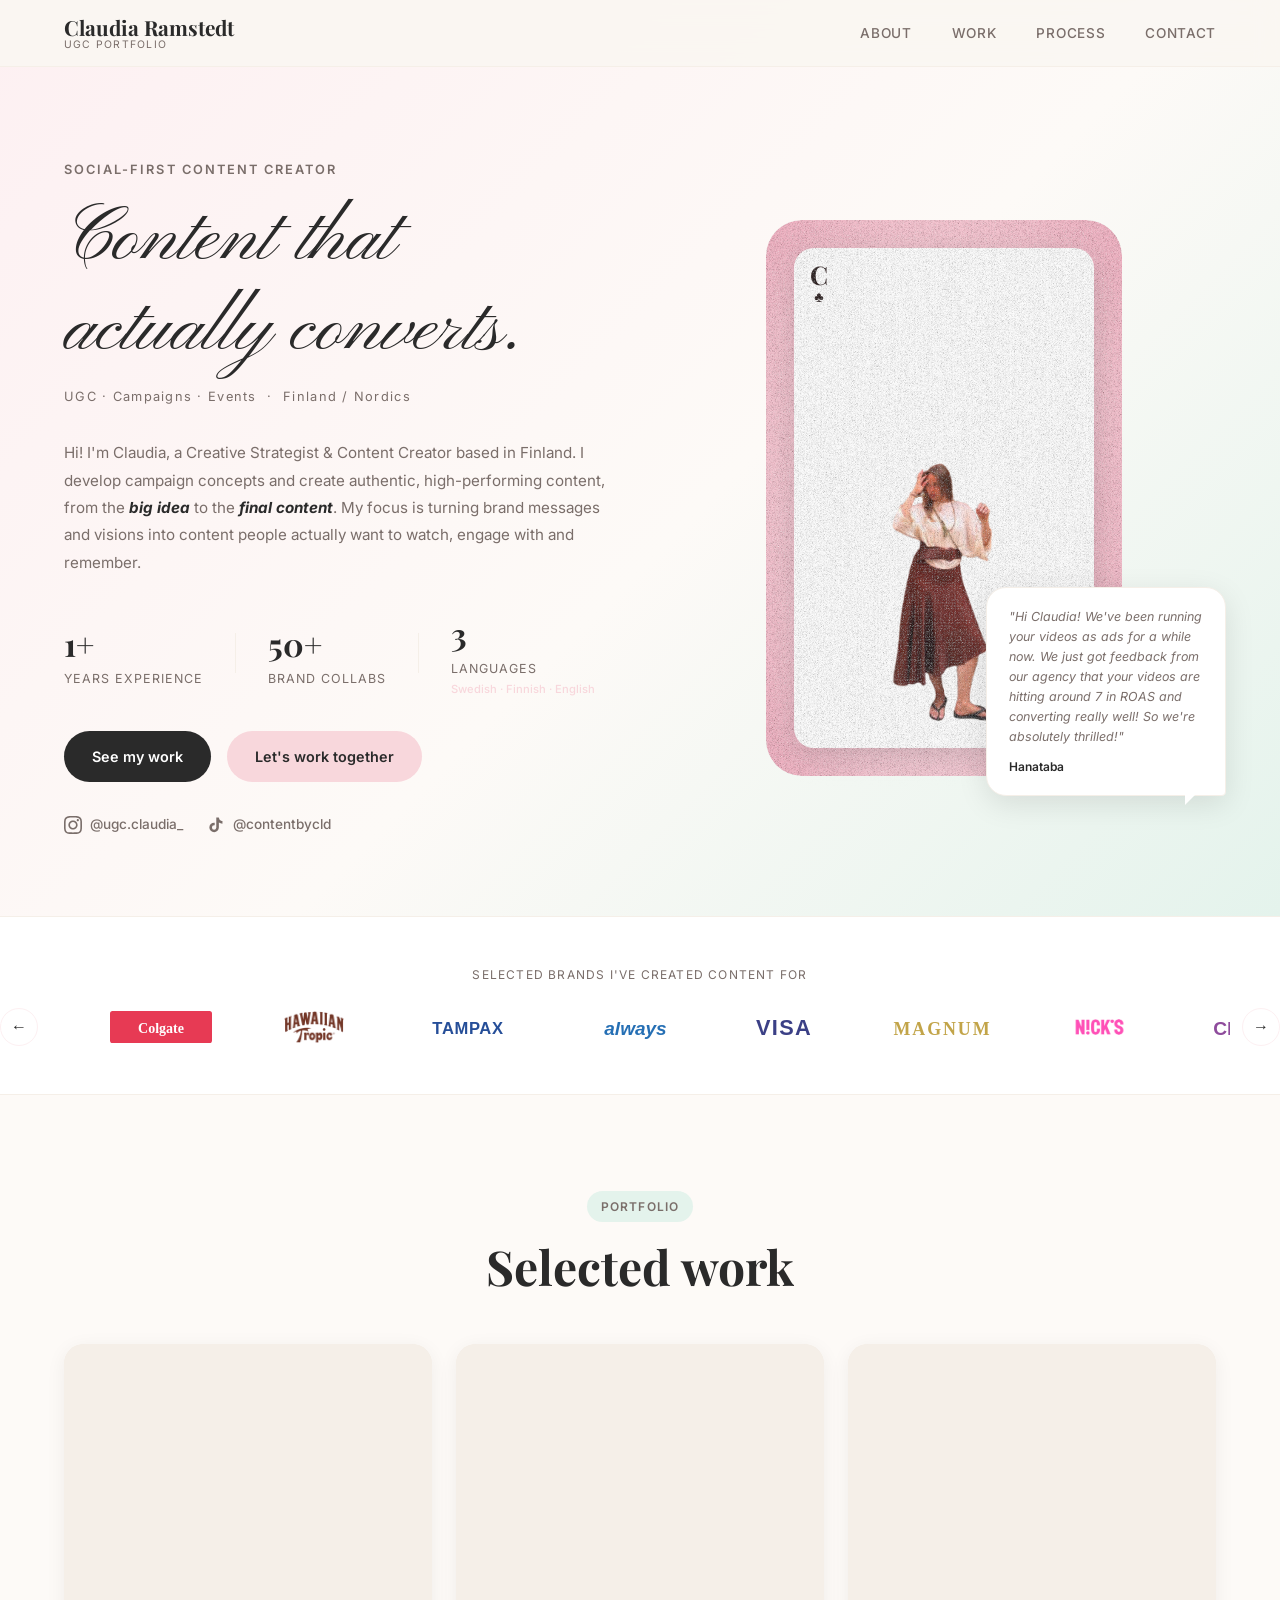
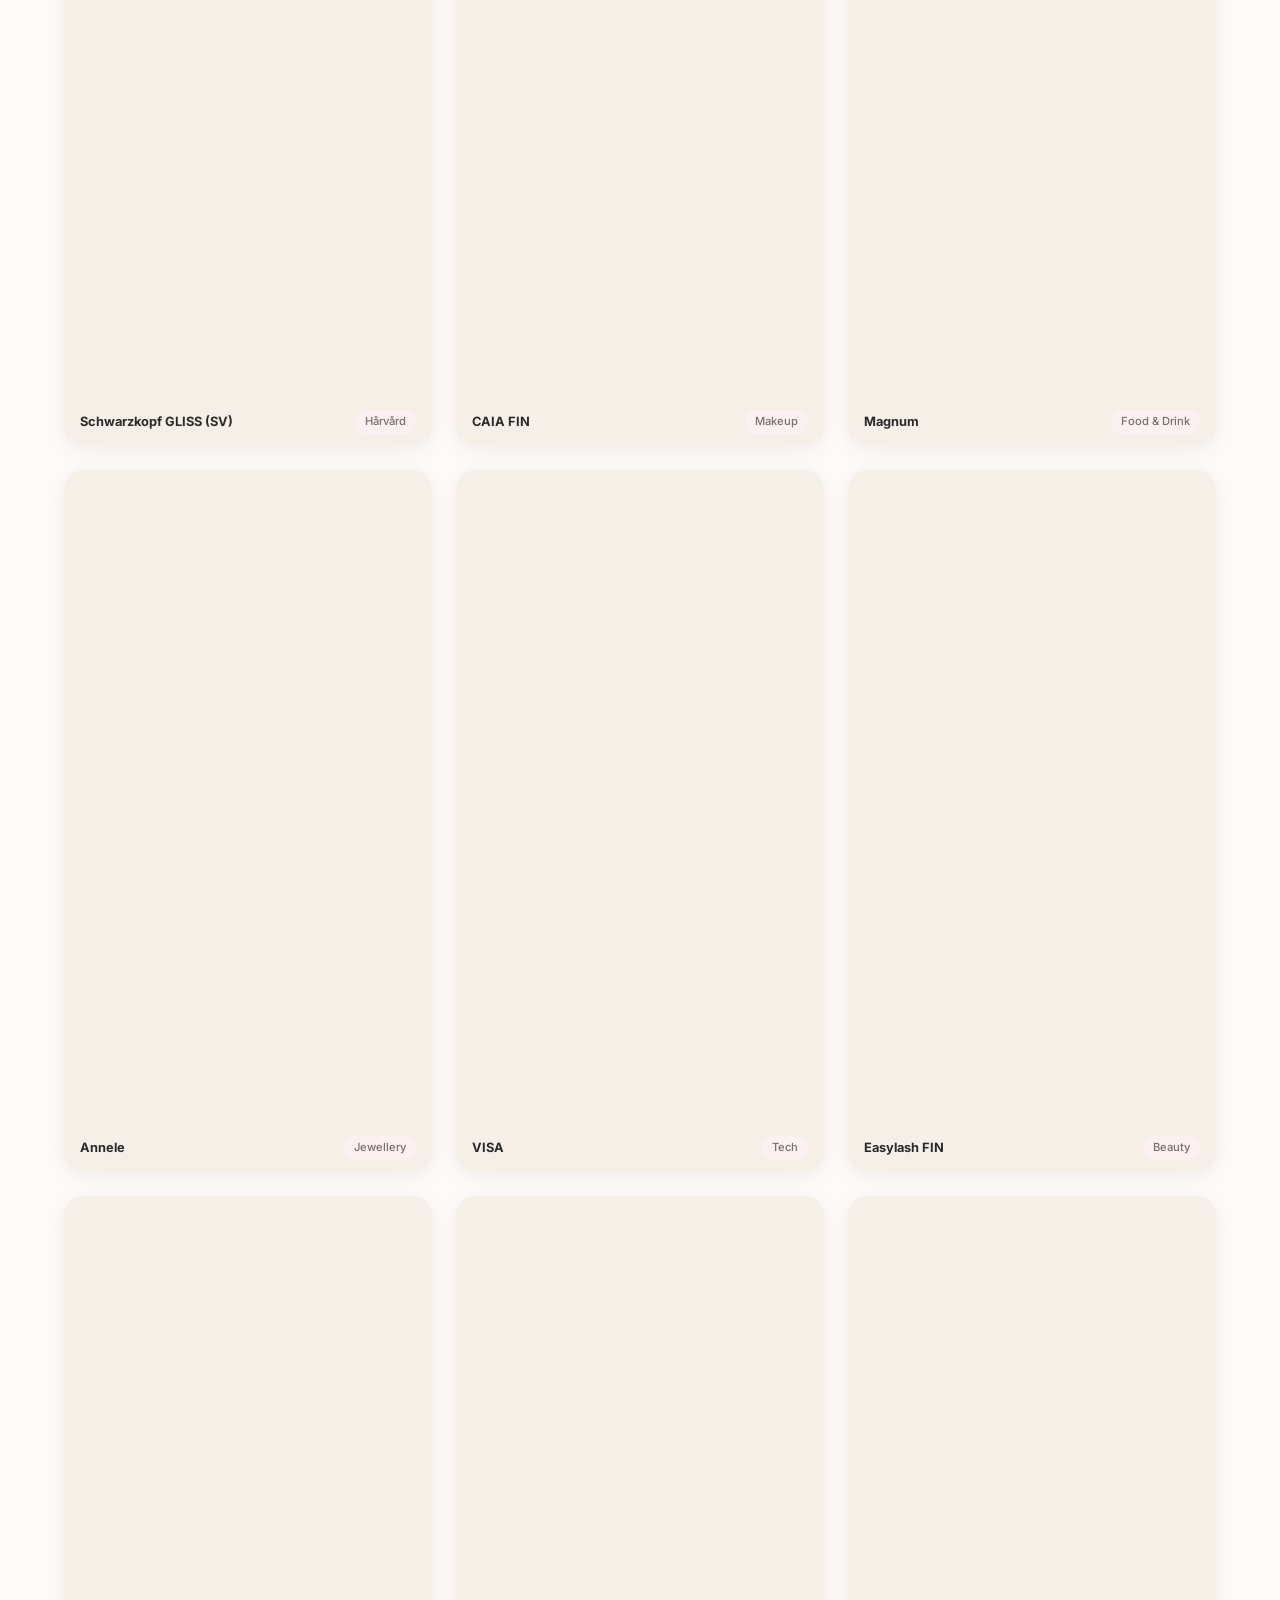
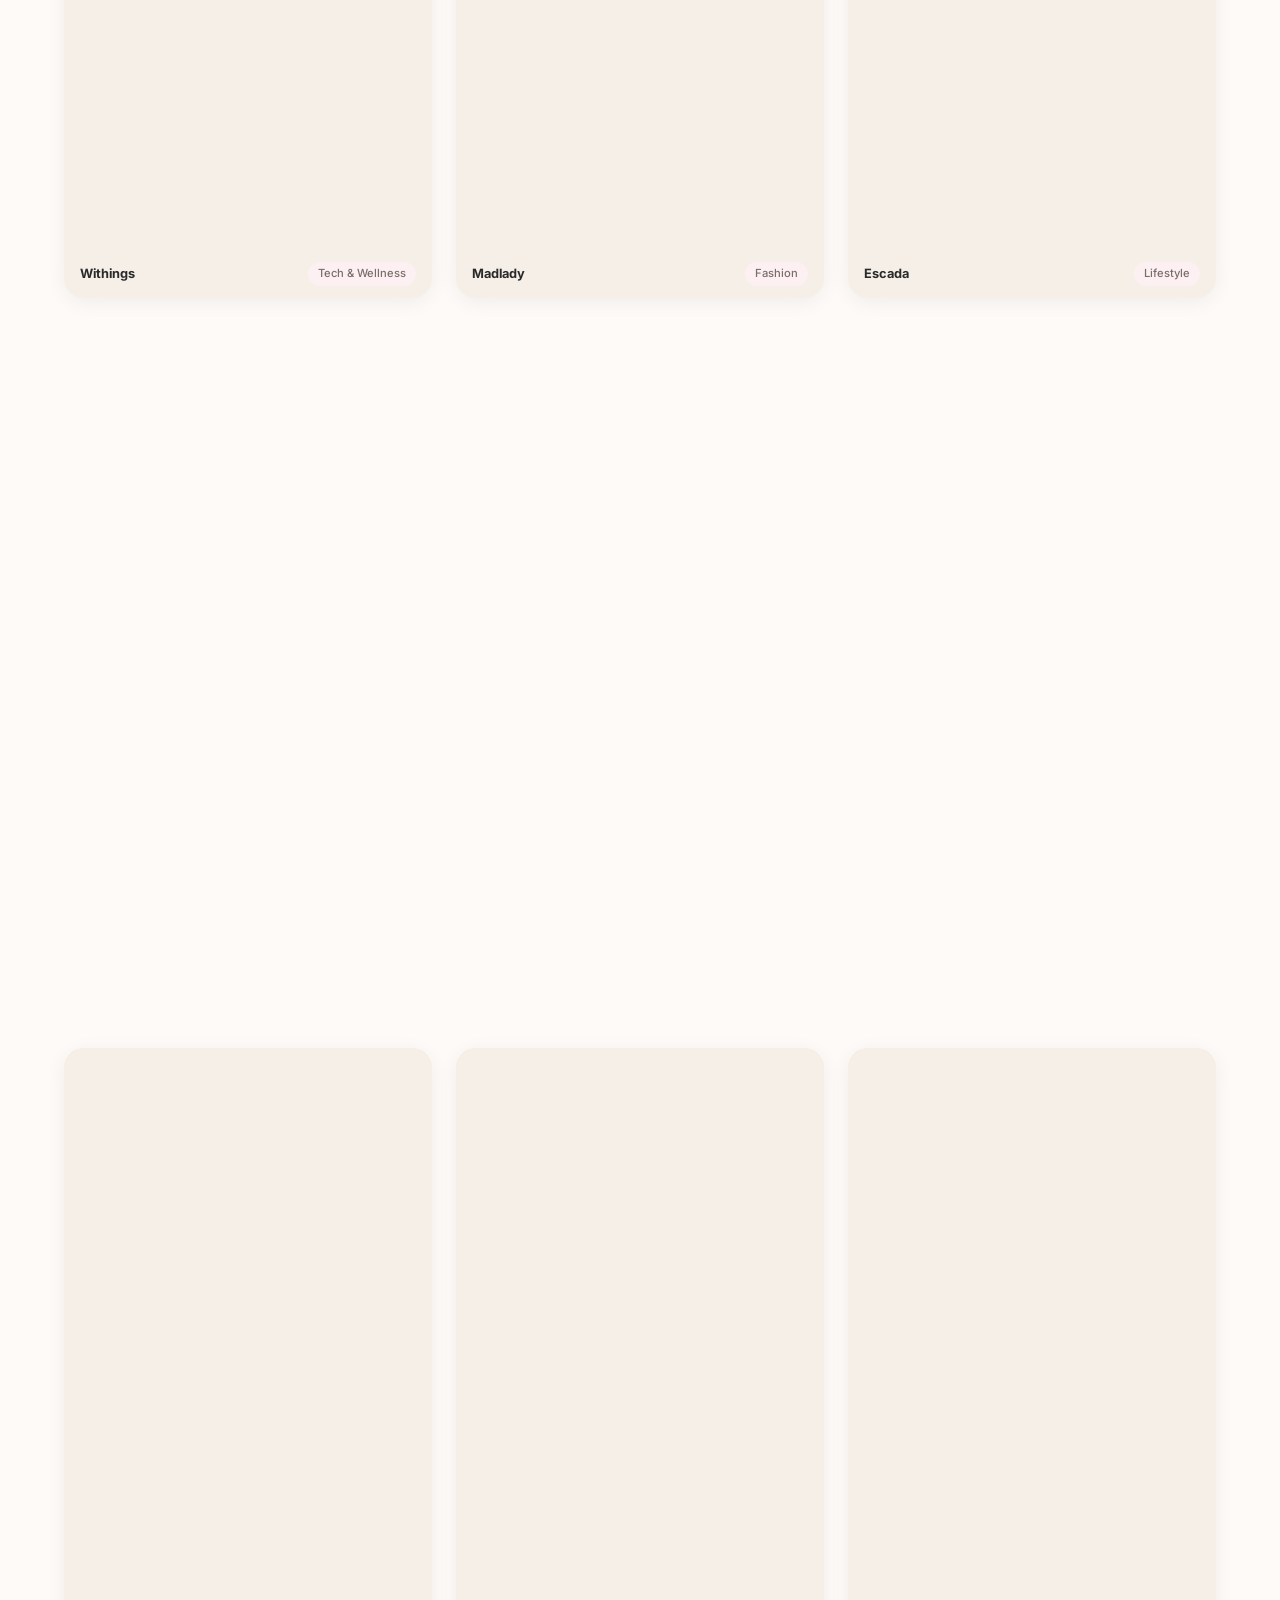
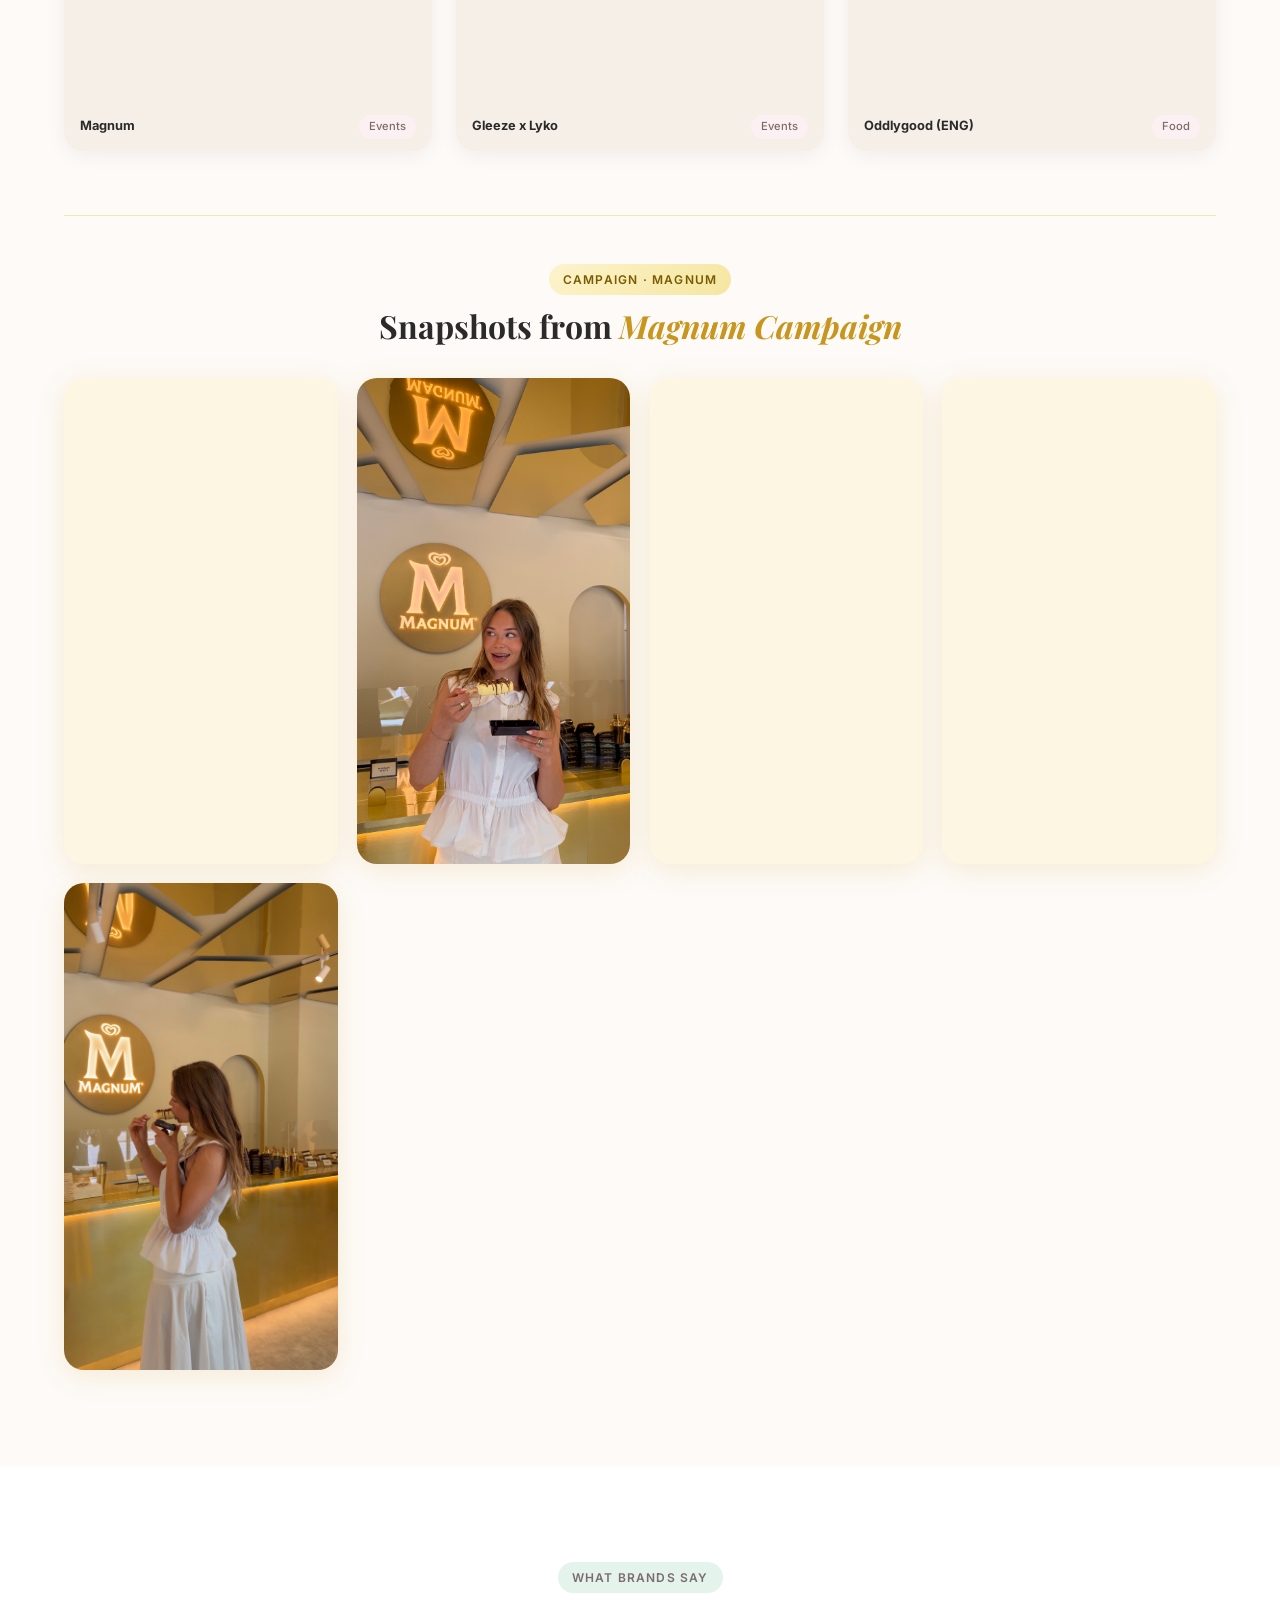
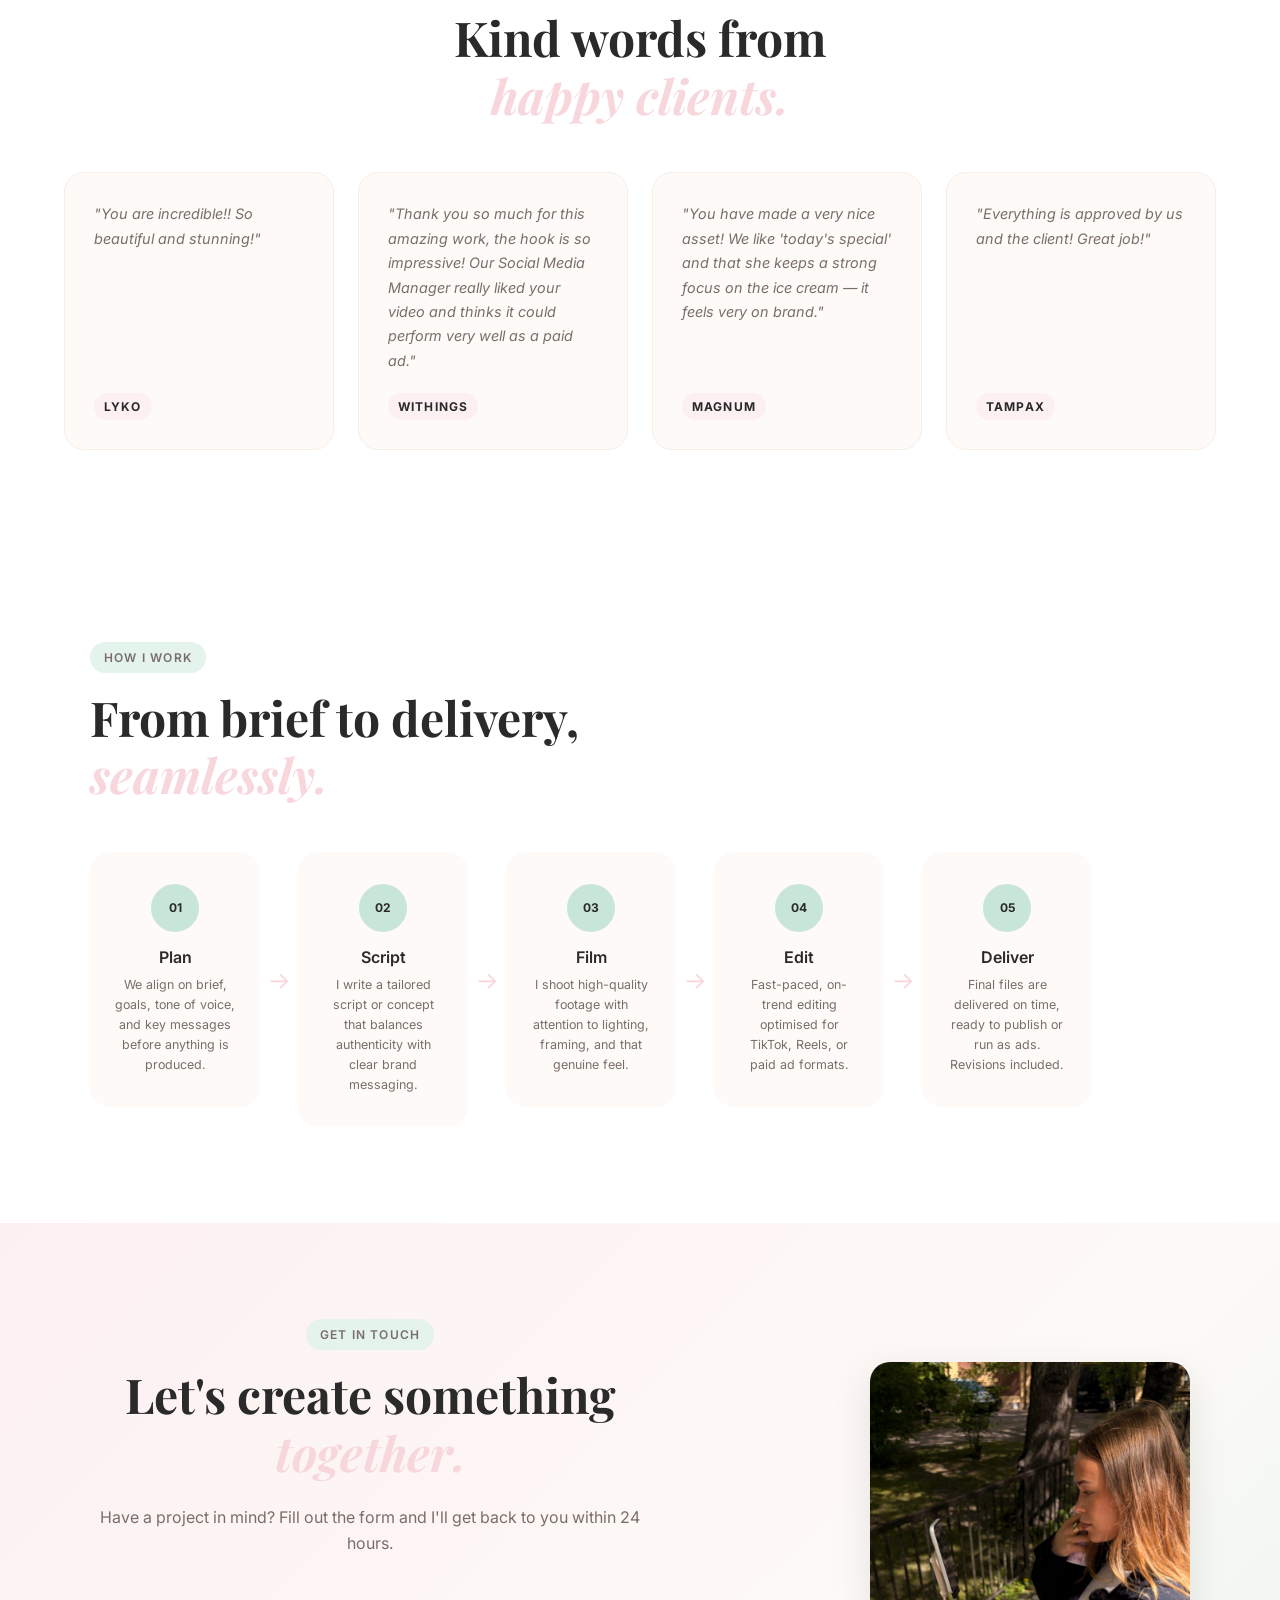
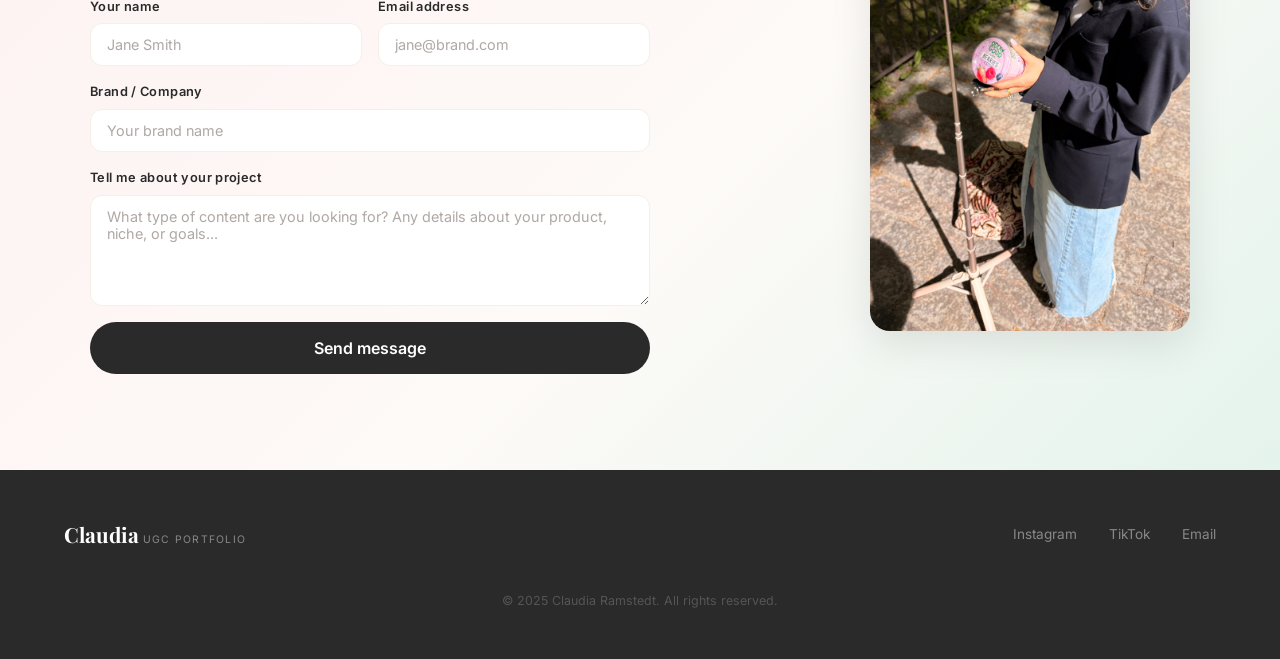
==== commit 0d4d36e4: "Add NORMAL logo to brand marquee" ====
--- a/index.html
+++ b/index.html
@@ -115,6 +115,7 @@
       <button class="marquee-arrow marquee-arrow-left" aria-label="Scroll left">&#8592;</button>
       <div class="marquee-wrapper">
       <div class="marquee-track">
+                <img class="brand-img" src="assets/normal.png" alt="NORMAL" />
         <img class="brand-img" src="assets/logo-colgate.svg" alt="Colgate" />
         <img class="brand-img" src="assets/01 Hawaiian Tropic.png" alt="Hawaiian Tropic" />
         <img class="brand-img" src="assets/logo-tampax.svg" alt="Tampax" />
@@ -140,6 +141,7 @@
         <img class="brand-img" src="assets/logo-gleeze.svg" alt="Gleeze" />
         <img class="brand-img" src="assets/13 Oddlygood.png" alt="Oddlygood" />
         <!-- duplicate for seamless loop -->
+        <img class="brand-img" src="assets/normal.png" alt="NORMAL" />
         <img class="brand-img" src="assets/logo-colgate.svg" alt="Colgate" />
         <img class="brand-img" src="assets/01 Hawaiian Tropic.png" alt="Hawaiian Tropic" />
         <img class="brand-img" src="assets/logo-tampax.svg" alt="Tampax" />
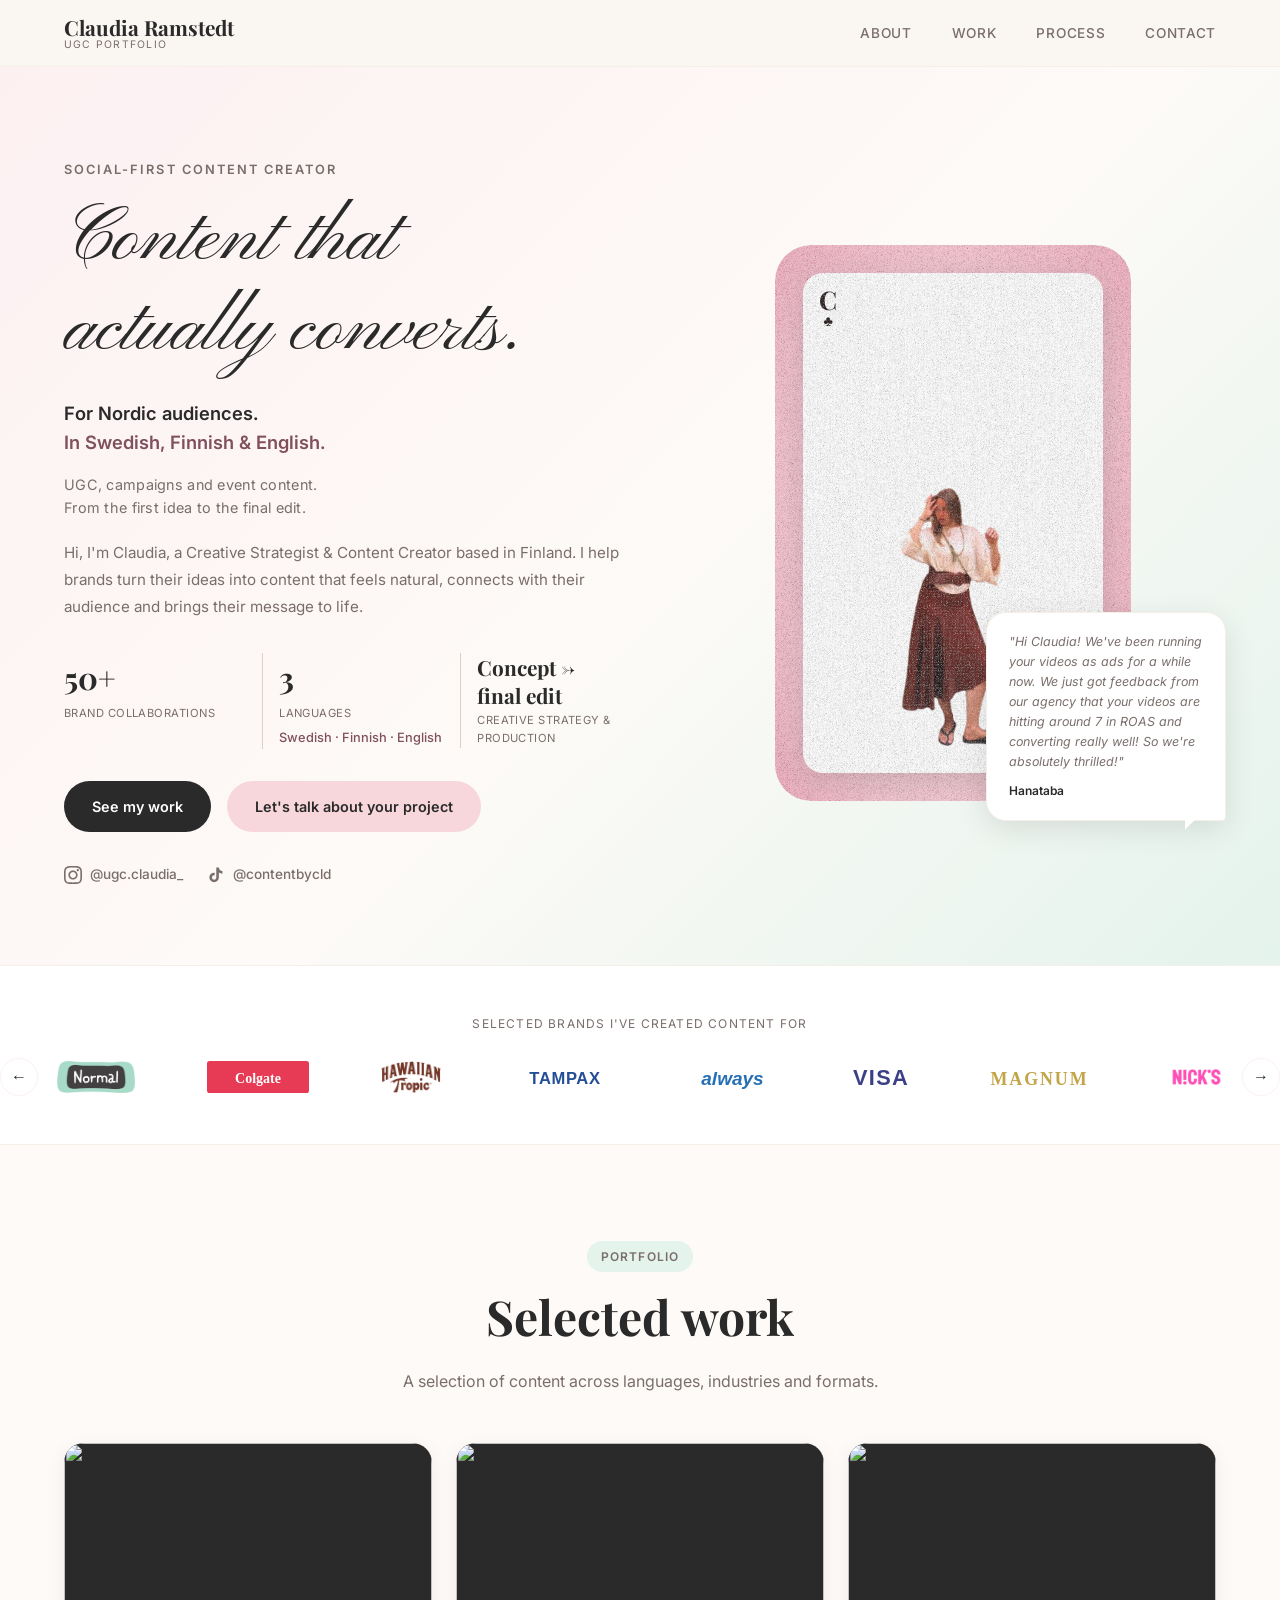
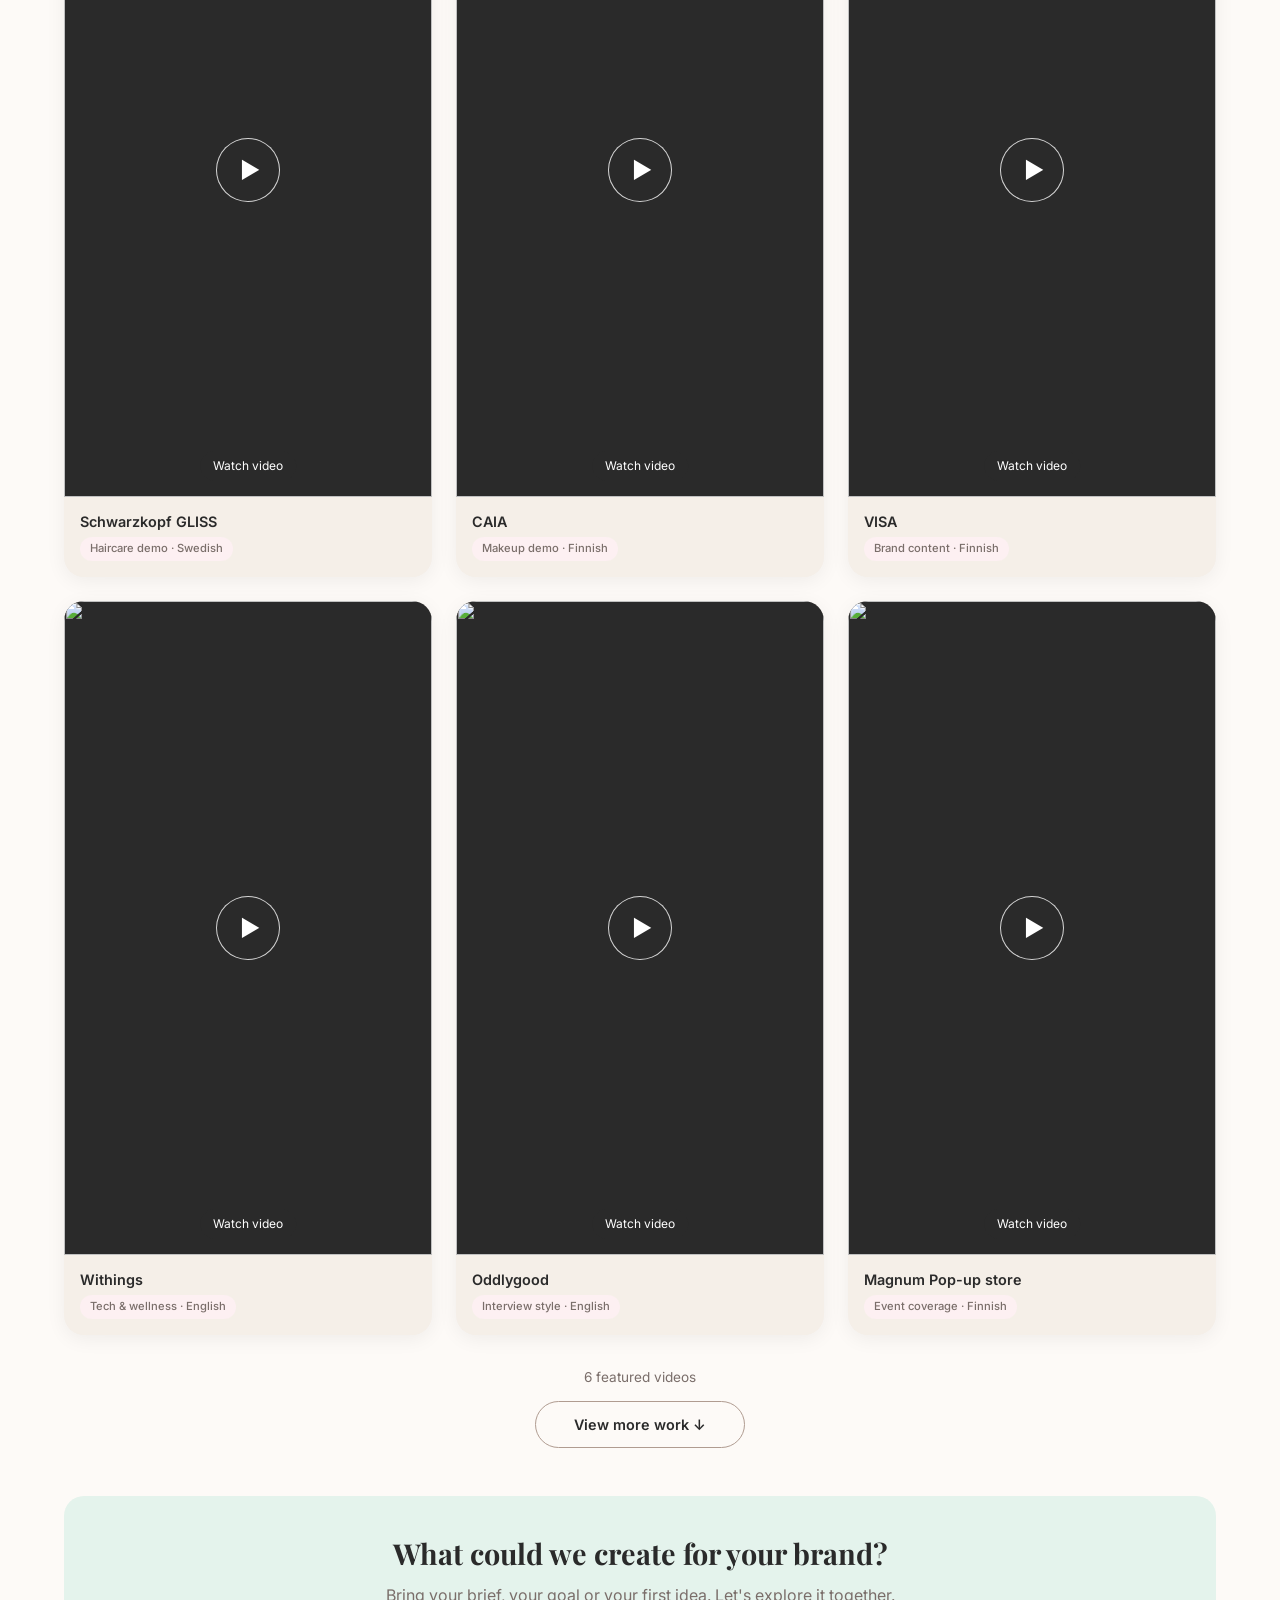
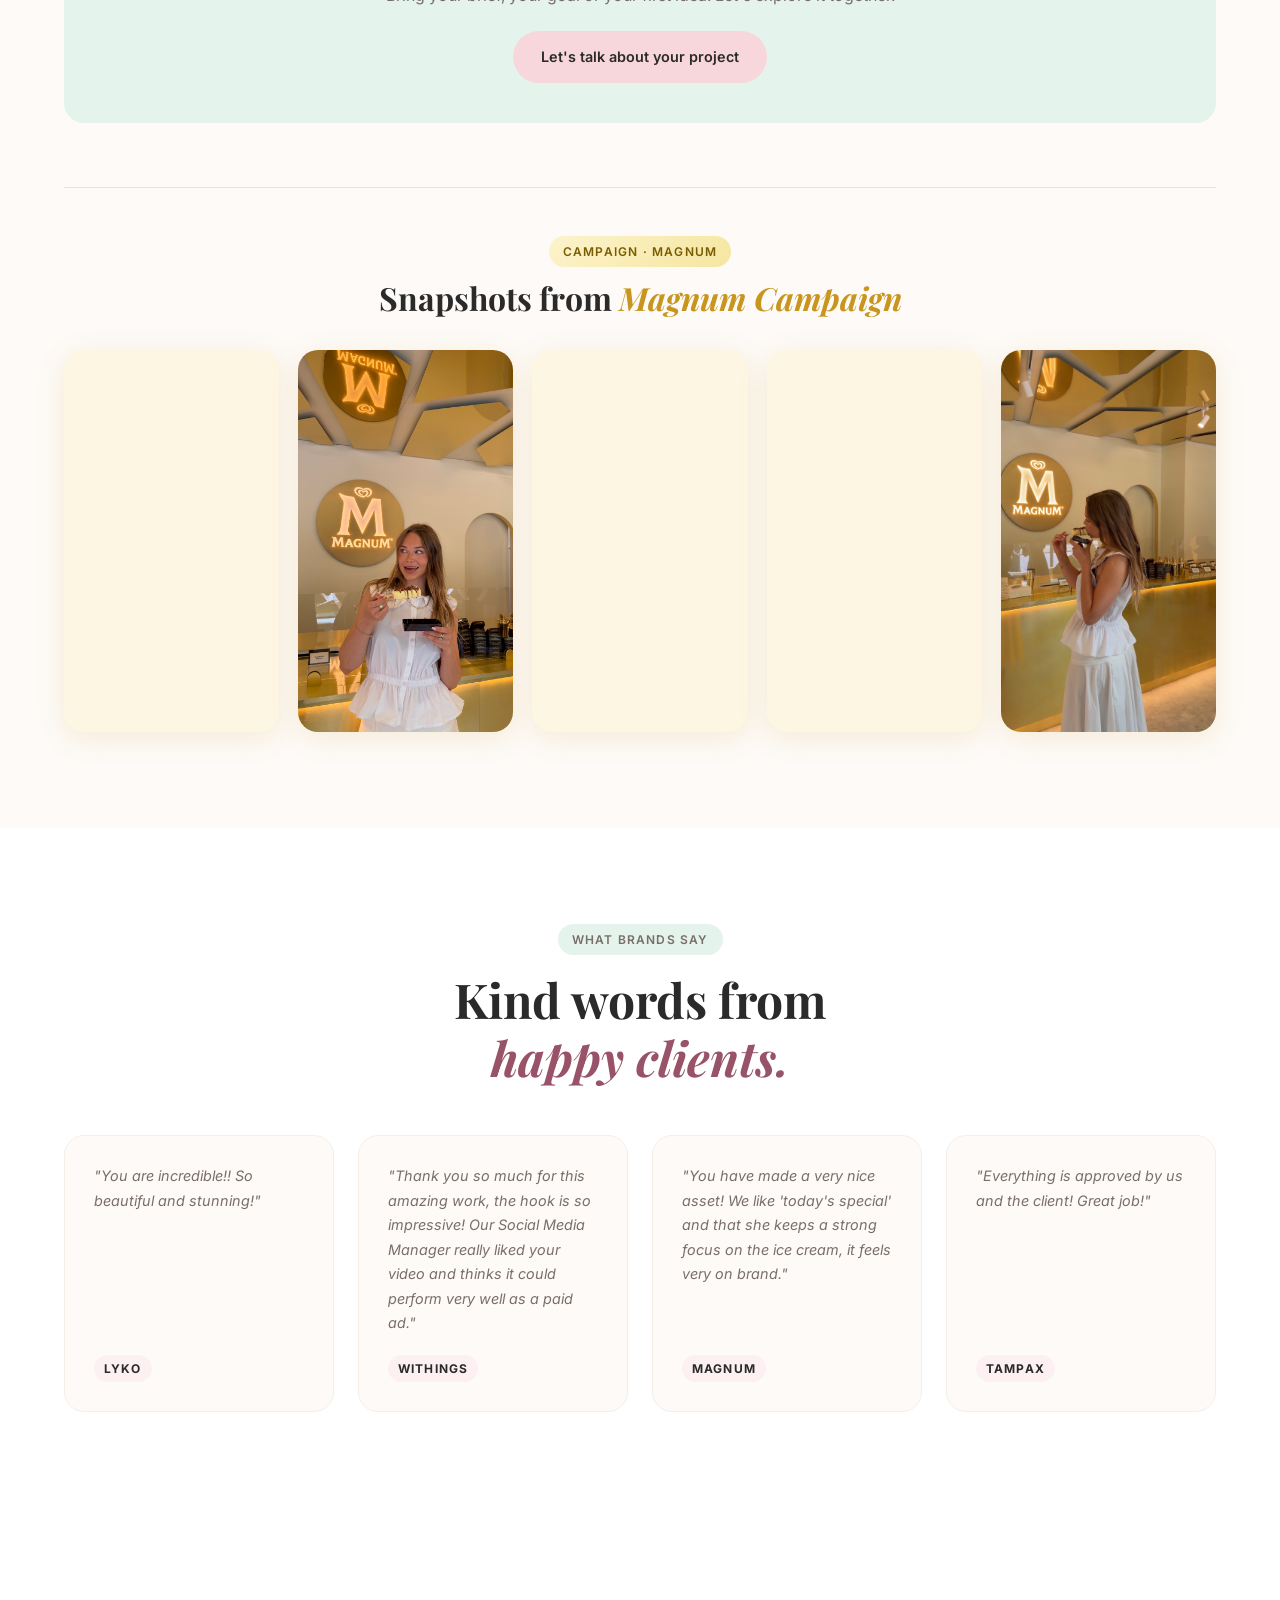
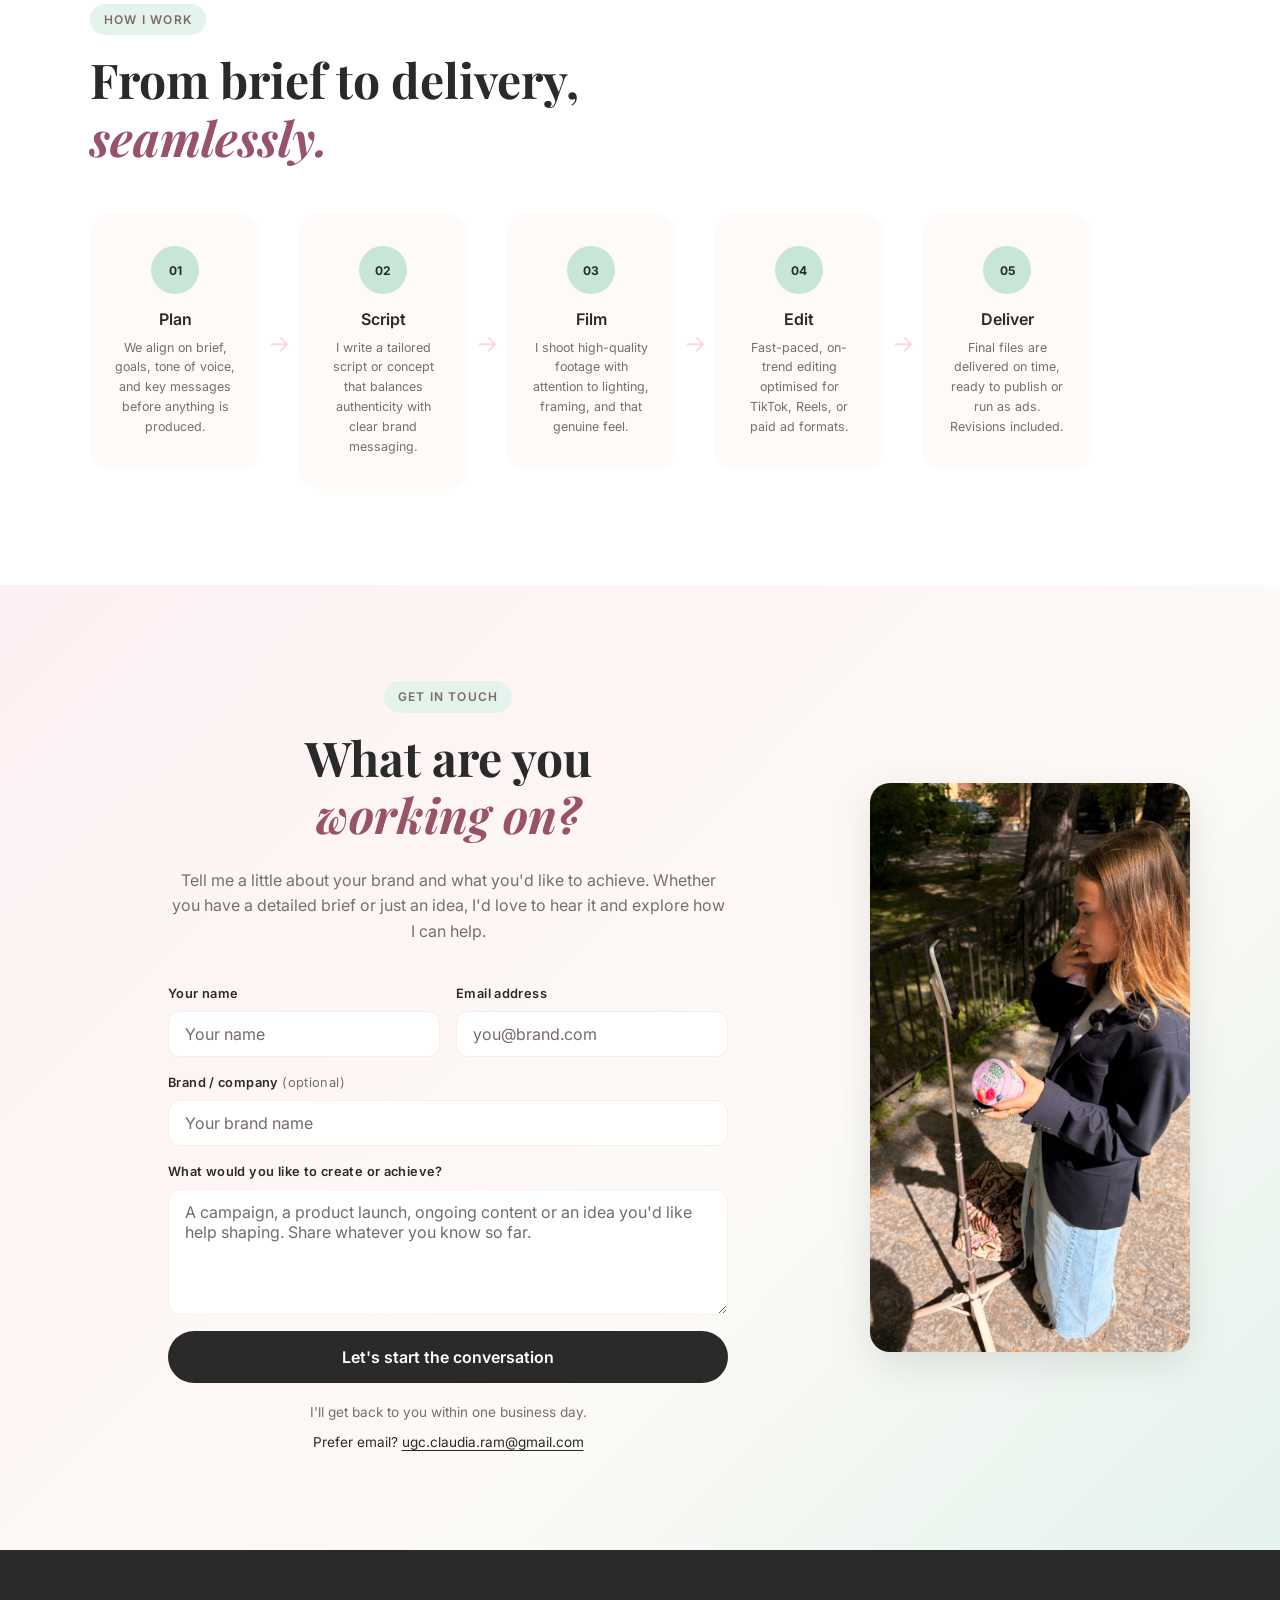
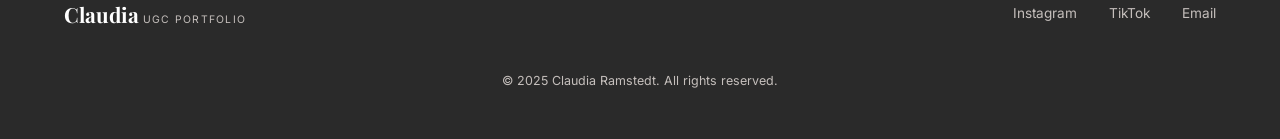
==== commit 0407b111: "Improve mobile layout, portfolio browsing and client enquiries Fix mobile overflow and the five-item" ====
--- a/index.html
+++ b/index.html
@@ -3,7 +3,8 @@
 <head>
   <meta charset="UTF-8" />
   <meta name="viewport" content="width=device-width, initial-scale=1.0" />
-  <title>Claudia — UGC Portfolio</title>
+  <title>Claudia | UGC for Nordic audiences</title>
+  <meta name="description" content="UGC, campaigns and event content for Nordic audiences. Claudia Ramstedt creates in Swedish, Finnish and English, from concept to final edit." />
   <link rel="icon" type="image/svg+xml" href="data:image/svg+xml,<svg xmlns='http://www.w3.org/2000/svg' viewBox='0 0 100 100'><rect width='100' height='100' rx='20' fill='%23F8D7DC'/><text y='72' x='50' text-anchor='middle' font-size='48' font-family='Georgia,serif' font-weight='700' fill='%23c47a8a'>CR</text></svg>" />
   <link rel="shortcut icon" type="image/svg+xml" href="data:image/svg+xml,<svg xmlns='http://www.w3.org/2000/svg' viewBox='0 0 100 100'><rect width='100' height='100' rx='20' fill='%23F8D7DC'/><text y='72' x='50' text-anchor='middle' font-size='48' font-family='Georgia,serif' font-weight='700' fill='%23c47a8a'>CR</text></svg>" />
   <link rel="apple-touch-icon" href="data:image/svg+xml,<svg xmlns='http://www.w3.org/2000/svg' viewBox='0 0 100 100'><rect width='100' height='100' rx='20' fill='%23F8D7DC'/><text y='72' x='50' text-anchor='middle' font-size='48' font-family='Georgia,serif' font-weight='700' fill='%23c47a8a'>CR</text></svg>" />
@@ -31,13 +32,13 @@
       <span class="nav-name">Claudia Ramstedt</span>
       <span class="nav-sub">UGC Portfolio</span>
     </div>
-    <ul class="nav-links">
+    <ul class="nav-links" id="main-navigation">
       <li><a href="#home">About</a></li>
       <li><a href="#work">Work</a></li>
       <li><a href="#process">Process</a></li>
       <li><a href="#contact">Contact</a></li>
     </ul>
-    <button class="nav-toggle" aria-label="menu">&#9776;</button>
+    <button class="nav-toggle" aria-label="Open menu" aria-expanded="false" aria-controls="main-navigation">&#9776;</button>
   </nav>
 
   <!-- HERO -->
@@ -47,30 +48,29 @@
       <h1 class="hero-title">
         <span class="hero-cursive">Content that<br>actually converts.</span>
       </h1>
-      <p class="hero-specialty">UGC · Campaigns · Events &nbsp;·&nbsp; Finland / Nordics</p>
+      <p class="hero-positioning">For Nordic audiences.<br><span>In Swedish, Finnish &amp; English.</span></p>
+      <p class="hero-specialty">UGC, campaigns and event content.<br>From the first idea to the final edit.</p>
       <p class="hero-text">
-        Hi! I'm Claudia, a Creative Strategist &amp; Content Creator based in Finland. I develop campaign concepts and create authentic, high-performing content, from the <strong><em style="color:#2A2A2A">big idea</em></strong> to the <strong><em style="color:#2A2A2A">final content</em></strong>. My focus is turning brand messages and visions into content people actually want to watch, engage with and remember.
+        Hi, I'm Claudia, a Creative Strategist &amp; Content Creator based in Finland. I help brands turn their ideas into content that feels natural, connects with their audience and brings their message to life.
       </p>
       <div class="hero-stats">
         <div class="stat">
-          <span class="stat-number">1+</span>
-          <span class="stat-label">Years experience</span>
-        </div>
-        <div class="stat-divider"></div>
-        <div class="stat">
           <span class="stat-number">50+</span>
-          <span class="stat-label">Brand collabs</span>
-        </div>
-        <div class="stat-divider"></div>
+          <span class="stat-label">Brand collaborations</span>
+        </div>
         <div class="stat">
           <span class="stat-number">3</span>
           <span class="stat-label">Languages</span>
           <span class="stat-langs">Swedish · Finnish · English</span>
         </div>
+        <div class="stat">
+          <span class="stat-number stat-concept">Concept →<br>final edit</span>
+          <span class="stat-label">Creative strategy &amp; production</span>
+        </div>
       </div>
       <div class="hero-ctas">
         <a href="#work" class="btn btn-dark">See my work</a>
-        <a href="#contact" class="btn btn-pink">Let's work together</a>
+        <a href="#contact" class="btn btn-pink">Let's talk about your project</a>
       </div>
       <div class="hero-socials">
         <a href="https://www.instagram.com/ugc.claudia_" target="_blank" rel="noopener" class="social-link">
@@ -176,97 +176,221 @@
   <section class="work" id="work">
     <div class="section-tag">Portfolio</div>
     <h2 class="section-title">Selected work</h2>
-    <div class="work-grid">
-      <div class="video-card">
-        <div class="video-wrap">
-          <iframe src="https://www.youtube.com/embed/O1Oa25pj_bY?modestbranding=1&rel=0" frameborder="0" allow="autoplay; encrypted-media" allowfullscreen title="Schwarzkopf GLISS SV"></iframe>
-        </div>
-        <div class="video-meta"><span class="video-brand">Schwarzkopf GLISS (SV)</span><span class="video-category">Hårvård</span></div>
-      </div>
-      <div class="video-card">
-        <div class="video-wrap">
-          <iframe src="https://www.youtube.com/embed/mBa-VuxCohE?modestbranding=1&rel=0" frameborder="0" allow="autoplay; encrypted-media" allowfullscreen title="CAIA FIN"></iframe>
-        </div>
-        <div class="video-meta"><span class="video-brand">CAIA FIN</span><span class="video-category">Makeup</span></div>
-      </div>
-      <div class="video-card">
-        <div class="video-wrap">
-          <iframe src="https://www.youtube.com/embed/RmqHFoZq64k?modestbranding=1&rel=0" frameborder="0" allow="autoplay; encrypted-media" allowfullscreen title="Magnum"></iframe>
-        </div>
-        <div class="video-meta"><span class="video-brand">Magnum</span><span class="video-category">Food & Drink</span></div>
-      </div>
-      <div class="video-card">
-        <div class="video-wrap">
-          <iframe src="https://www.youtube.com/embed/fShm2kn_z6o?modestbranding=1&rel=0" frameborder="0" allow="autoplay; encrypted-media" allowfullscreen title="Annele"></iframe>
-        </div>
-        <div class="video-meta"><span class="video-brand">Annele</span><span class="video-category">Jewellery</span></div>
-      </div>
-      <div class="video-card">
-        <div class="video-wrap">
-          <iframe src="https://www.youtube.com/embed/eJ7H4jAOgkE?modestbranding=1&rel=0" frameborder="0" allow="autoplay; encrypted-media" allowfullscreen title="VISA"></iframe>
-        </div>
-        <div class="video-meta"><span class="video-brand">VISA</span><span class="video-category">Tech</span></div>
-      </div>
-      <div class="video-card">
-        <div class="video-wrap">
-          <iframe src="https://www.youtube.com/embed/RcenwENGGS4?modestbranding=1&rel=0" frameborder="0" allow="autoplay; encrypted-media" allowfullscreen title="Easylash"></iframe>
-        </div>
-        <div class="video-meta"><span class="video-brand">Easylash FIN</span><span class="video-category">Beauty</span></div>
-      </div>
-      <div class="video-card">
-        <div class="video-wrap">
-          <iframe src="https://www.youtube.com/embed/PYEZHvtzt2w?modestbranding=1&rel=0" frameborder="0" allow="autoplay; encrypted-media" allowfullscreen title="Withings"></iframe>
-        </div>
-        <div class="video-meta"><span class="video-brand">Withings</span><span class="video-category">Tech & Wellness</span></div>
-      </div>
-      <div class="video-card">
-        <div class="video-wrap">
-          <iframe src="https://www.youtube.com/embed/aHhsV8t60rY?modestbranding=1&rel=0" frameborder="0" allow="autoplay; encrypted-media" allowfullscreen title="Madlady"></iframe>
-        </div>
-        <div class="video-meta"><span class="video-brand">Madlady</span><span class="video-category">Fashion</span></div>
-      </div>
-      <div class="video-card">
-        <div class="video-wrap">
-          <iframe src="https://www.youtube.com/embed/5H2T9EnYOP0?modestbranding=1&rel=0" frameborder="0" allow="autoplay; encrypted-media" allowfullscreen title="Escada"></iframe>
-        </div>
-        <div class="video-meta"><span class="video-brand">Escada</span><span class="video-category">Lifestyle</span></div>
-      </div>
-      <div class="video-card">
-        <div class="video-wrap">
-          <iframe src="https://www.youtube.com/embed/aCNryroIafM?modestbranding=1&rel=0" frameborder="0" allow="autoplay; encrypted-media" allowfullscreen title="Clue"></iframe>
-        </div>
-        <div class="video-meta"><span class="video-brand">Clue</span><span class="video-category">Health & Wellness</span></div>
-      </div>
-      <div class="video-card">
-        <div class="video-wrap">
-          <iframe src="https://www.youtube.com/embed/2kTji2xfg_g?modestbranding=1&rel=0" frameborder="0" allow="autoplay; encrypted-media" allowfullscreen title="Colgate"></iframe>
-        </div>
-        <div class="video-meta"><span class="video-brand">Colgate</span><span class="video-category">Wellness</span></div>
-      </div>
-      <div class="video-card">
-        <div class="video-wrap">
-          <iframe src="https://www.youtube.com/embed/Gr5aR_8A5Lo?modestbranding=1&rel=0" frameborder="0" allow="autoplay; encrypted-media" allowfullscreen title="GLOWiD"></iframe>
-        </div>
-        <div class="video-meta"><span class="video-brand">GLOWiD ENG</span><span class="video-category">Skincare & Makeup</span></div>
-      </div>
-      <div class="video-card">
-        <div class="video-wrap">
-          <iframe src="https://www.youtube.com/embed/wGNxopDfmGM?modestbranding=1&rel=0" frameborder="0" allow="autoplay; encrypted-media" allowfullscreen title="Magnum Pop up store"></iframe>
-        </div>
-        <div class="video-meta"><span class="video-brand">Magnum</span><span class="video-category">Events</span></div>
-      </div>
-      <div class="video-card">
-        <div class="video-wrap">
-          <iframe src="https://www.youtube.com/embed/oDyKBHazOs0?modestbranding=1&rel=0" frameborder="0" allow="autoplay; encrypted-media" allowfullscreen title="Gleeze x Lyko"></iframe>
-        </div>
-        <div class="video-meta"><span class="video-brand">Gleeze x Lyko</span><span class="video-category">Events</span></div>
-      </div>
-      <div class="video-card">
-        <div class="video-wrap">
-          <iframe src="https://www.youtube.com/embed/U_ExqJCHAJA?modestbranding=1&rel=0" frameborder="0" allow="autoplay; encrypted-media" allowfullscreen title="Oddlygood ENG"></iframe>
-        </div>
-        <div class="video-meta"><span class="video-brand">Oddlygood (ENG)</span><span class="video-category">Food</span></div>
-      </div>
+    <p class="work-intro">A selection of content across languages, industries and formats.</p>
+    <nav class="language-nav" aria-label="Browse work by language" hidden>
+      <a href="#work-swedish">Swedish</a>
+      <a href="#work-finnish">Finnish</a>
+      <a href="#work-english">English</a>
+      <a href="#work-music">Music only</a>
+    </nav>
+    <div id="portfolio-library" tabindex="-1">
+    <div class="work-grid" id="featured-work">
+      <article class="video-card" data-language="swedish" data-featured="true">
+        <div class="video-wrap">
+          <a class="video-play" href="https://www.youtube.com/watch?v=O1Oa25pj_bY" target="_blank" rel="noopener" data-video-src="https://www.youtube.com/embed/O1Oa25pj_bY?rel=0" aria-label="Play Schwarzkopf GLISS in Swedish">
+            <img src="https://i.ytimg.com/vi/O1Oa25pj_bY/maxresdefault.jpg" alt="" loading="lazy" width="480" height="360" />
+            <span class="play-icon" aria-hidden="true">▶</span>
+            <span class="play-caption">Watch video</span>
+          </a>
+        </div>
+        <div class="video-meta">
+          <h3 class="video-brand">Schwarzkopf GLISS</h3>
+          <p class="video-category">Haircare demo · Swedish</p>
+        </div>
+      </article>
+      <article class="video-card" data-language="finnish" data-featured="true">
+        <div class="video-wrap">
+          <a class="video-play" href="https://www.youtube.com/watch?v=mBa-VuxCohE" target="_blank" rel="noopener" data-video-src="https://www.youtube.com/embed/mBa-VuxCohE?rel=0" aria-label="Play CAIA in Finnish">
+            <img src="https://i.ytimg.com/vi/mBa-VuxCohE/maxresdefault.jpg" alt="" loading="lazy" width="480" height="360" />
+            <span class="play-icon" aria-hidden="true">▶</span>
+            <span class="play-caption">Watch video</span>
+          </a>
+        </div>
+        <div class="video-meta">
+          <h3 class="video-brand">CAIA</h3>
+          <p class="video-category">Makeup demo · Finnish</p>
+        </div>
+      </article>
+      <article class="video-card" data-language="finnish" data-featured="true">
+        <div class="video-wrap">
+          <a class="video-play" href="https://www.youtube.com/watch?v=eJ7H4jAOgkE" target="_blank" rel="noopener" data-video-src="https://www.youtube.com/embed/eJ7H4jAOgkE?rel=0" aria-label="Play VISA in Finnish">
+            <img src="https://i.ytimg.com/vi/eJ7H4jAOgkE/maxresdefault.jpg" alt="" loading="lazy" width="480" height="360" />
+            <span class="play-icon" aria-hidden="true">▶</span>
+            <span class="play-caption">Watch video</span>
+          </a>
+        </div>
+        <div class="video-meta">
+          <h3 class="video-brand">VISA</h3>
+          <p class="video-category">Brand content · Finnish</p>
+        </div>
+      </article>
+      <article class="video-card" data-language="english" data-featured="true">
+        <div class="video-wrap">
+          <a class="video-play" href="https://www.youtube.com/watch?v=PYEZHvtzt2w" target="_blank" rel="noopener" data-video-src="https://www.youtube.com/embed/PYEZHvtzt2w?rel=0" aria-label="Play Withings in English">
+            <img src="https://i.ytimg.com/vi/PYEZHvtzt2w/maxresdefault.jpg" alt="" loading="lazy" width="480" height="360" />
+            <span class="play-icon" aria-hidden="true">▶</span>
+            <span class="play-caption">Watch video</span>
+          </a>
+        </div>
+        <div class="video-meta">
+          <h3 class="video-brand">Withings</h3>
+          <p class="video-category">Tech &amp; wellness · English</p>
+        </div>
+      </article>
+      <article class="video-card" data-language="english" data-featured="true">
+        <div class="video-wrap">
+          <a class="video-play" href="https://www.youtube.com/watch?v=U_ExqJCHAJA" target="_blank" rel="noopener" data-video-src="https://www.youtube.com/embed/U_ExqJCHAJA?rel=0" aria-label="Play Oddlygood in English">
+            <img src="https://i.ytimg.com/vi/U_ExqJCHAJA/maxresdefault.jpg" alt="" loading="lazy" width="480" height="360" />
+            <span class="play-icon" aria-hidden="true">▶</span>
+            <span class="play-caption">Watch video</span>
+          </a>
+        </div>
+        <div class="video-meta">
+          <h3 class="video-brand">Oddlygood</h3>
+          <p class="video-category">Interview style · English</p>
+        </div>
+      </article>
+      <article class="video-card" data-language="finnish" data-featured="true">
+        <div class="video-wrap">
+          <a class="video-play" href="https://www.youtube.com/watch?v=wGNxopDfmGM" target="_blank" rel="noopener" data-video-src="https://www.youtube.com/embed/wGNxopDfmGM?rel=0" aria-label="Play Magnum Pop-up store in Finnish">
+            <img src="https://i.ytimg.com/vi/wGNxopDfmGM/maxresdefault.jpg" alt="" loading="lazy" width="480" height="360" />
+            <span class="play-icon" aria-hidden="true">▶</span>
+            <span class="play-caption">Watch video</span>
+          </a>
+        </div>
+        <div class="video-meta">
+          <h3 class="video-brand">Magnum Pop-up store</h3>
+          <p class="video-category">Event coverage · Finnish</p>
+        </div>
+      </article>
+      <article class="video-card" data-language="music" hidden>
+        <div class="video-wrap">
+          <a class="video-play" href="https://www.youtube.com/watch?v=RmqHFoZq64k" target="_blank" rel="noopener" data-video-src="https://www.youtube.com/embed/RmqHFoZq64k?rel=0" aria-label="Play Magnum">
+            <img src="https://i.ytimg.com/vi/RmqHFoZq64k/maxresdefault.jpg" alt="" loading="lazy" width="480" height="360" />
+            <span class="play-icon" aria-hidden="true">▶</span>
+            <span class="play-caption">Watch video</span>
+          </a>
+        </div>
+        <div class="video-meta">
+          <h3 class="video-brand">Magnum</h3>
+          <p class="video-category">Product content · Music only</p>
+        </div>
+      </article>
+      <article class="video-card" data-language="music" hidden>
+        <div class="video-wrap">
+          <a class="video-play" href="https://www.youtube.com/watch?v=fShm2kn_z6o" target="_blank" rel="noopener" data-video-src="https://www.youtube.com/embed/fShm2kn_z6o?rel=0" aria-label="Play Annele">
+            <img src="https://i.ytimg.com/vi/fShm2kn_z6o/maxresdefault.jpg" alt="" loading="lazy" width="480" height="360" />
+            <span class="play-icon" aria-hidden="true">▶</span>
+            <span class="play-caption">Watch video</span>
+          </a>
+        </div>
+        <div class="video-meta">
+          <h3 class="video-brand">Annele</h3>
+          <p class="video-category">Jewellery · Music only</p>
+        </div>
+      </article>
+      <article class="video-card" data-language="english" hidden>
+        <div class="video-wrap">
+          <a class="video-play" href="https://www.youtube.com/watch?v=RcenwENGGS4" target="_blank" rel="noopener" data-video-src="https://www.youtube.com/embed/RcenwENGGS4?rel=0" aria-label="Play Easylash in English">
+            <img src="https://i.ytimg.com/vi/RcenwENGGS4/maxresdefault.jpg" alt="" loading="lazy" width="480" height="360" />
+            <span class="play-icon" aria-hidden="true">▶</span>
+            <span class="play-caption">Watch video</span>
+          </a>
+        </div>
+        <div class="video-meta">
+          <h3 class="video-brand">Easylash</h3>
+          <p class="video-category">Beauty · English</p>
+        </div>
+      </article>
+      <article class="video-card" data-language="finnish" hidden>
+        <div class="video-wrap">
+          <a class="video-play" href="https://www.youtube.com/watch?v=aHhsV8t60rY" target="_blank" rel="noopener" data-video-src="https://www.youtube.com/embed/aHhsV8t60rY?rel=0" aria-label="Play Madlady in Finnish">
+            <img src="https://i.ytimg.com/vi/aHhsV8t60rY/maxresdefault.jpg" alt="" loading="lazy" width="480" height="360" />
+            <span class="play-icon" aria-hidden="true">▶</span>
+            <span class="play-caption">Watch video</span>
+          </a>
+        </div>
+        <div class="video-meta">
+          <h3 class="video-brand">Madlady</h3>
+          <p class="video-category">Fashion · Finnish</p>
+        </div>
+      </article>
+      <article class="video-card" data-language="music" hidden>
+        <div class="video-wrap">
+          <a class="video-play" href="https://www.youtube.com/watch?v=5H2T9EnYOP0" target="_blank" rel="noopener" data-video-src="https://www.youtube.com/embed/5H2T9EnYOP0?rel=0" aria-label="Play Escada">
+            <img src="https://i.ytimg.com/vi/5H2T9EnYOP0/maxresdefault.jpg" alt="" loading="lazy" width="480" height="360" />
+            <span class="play-icon" aria-hidden="true">▶</span>
+            <span class="play-caption">Watch video</span>
+          </a>
+        </div>
+        <div class="video-meta">
+          <h3 class="video-brand">Escada</h3>
+          <p class="video-category">Campaign · Music only</p>
+        </div>
+      </article>
+      <article class="video-card" data-language="english" hidden>
+        <div class="video-wrap">
+          <a class="video-play" href="https://www.youtube.com/watch?v=aCNryroIafM" target="_blank" rel="noopener" data-video-src="https://www.youtube.com/embed/aCNryroIafM?rel=0" aria-label="Play Clue in English">
+            <img src="https://i.ytimg.com/vi/aCNryroIafM/maxresdefault.jpg" alt="" loading="lazy" width="480" height="360" />
+            <span class="play-icon" aria-hidden="true">▶</span>
+            <span class="play-caption">Watch video</span>
+          </a>
+        </div>
+        <div class="video-meta">
+          <h3 class="video-brand">Clue</h3>
+          <p class="video-category">Health &amp; wellness · English</p>
+        </div>
+      </article>
+      <article class="video-card" data-language="finnish" hidden>
+        <div class="video-wrap">
+          <a class="video-play" href="https://www.youtube.com/watch?v=2kTji2xfg_g" target="_blank" rel="noopener" data-video-src="https://www.youtube.com/embed/2kTji2xfg_g?rel=0" aria-label="Play Colgate in Finnish">
+            <img src="https://i.ytimg.com/vi/2kTji2xfg_g/maxresdefault.jpg" alt="" loading="lazy" width="480" height="360" />
+            <span class="play-icon" aria-hidden="true">▶</span>
+            <span class="play-caption">Watch video</span>
+          </a>
+        </div>
+        <div class="video-meta">
+          <h3 class="video-brand">Colgate</h3>
+          <p class="video-category">Wellness · Finnish</p>
+        </div>
+      </article>
+      <article class="video-card" data-language="english" hidden>
+        <div class="video-wrap">
+          <a class="video-play" href="https://www.youtube.com/watch?v=Gr5aR_8A5Lo" target="_blank" rel="noopener" data-video-src="https://www.youtube.com/embed/Gr5aR_8A5Lo?rel=0" aria-label="Play GLOWiD in English">
+            <img src="https://i.ytimg.com/vi/Gr5aR_8A5Lo/maxresdefault.jpg" alt="" loading="lazy" width="480" height="360" />
+            <span class="play-icon" aria-hidden="true">▶</span>
+            <span class="play-caption">Watch video</span>
+          </a>
+        </div>
+        <div class="video-meta">
+          <h3 class="video-brand">GLOWiD</h3>
+          <p class="video-category">Skincare &amp; makeup · English</p>
+        </div>
+      </article>
+      <article class="video-card" data-language="music" hidden>
+        <div class="video-wrap">
+          <a class="video-play" href="https://www.youtube.com/watch?v=oDyKBHazOs0" target="_blank" rel="noopener" data-video-src="https://www.youtube.com/embed/oDyKBHazOs0?rel=0" aria-label="Play Gleeze x Lyko">
+            <img src="https://i.ytimg.com/vi/oDyKBHazOs0/maxresdefault.jpg" alt="" loading="lazy" width="480" height="360" />
+            <span class="play-icon" aria-hidden="true">▶</span>
+            <span class="play-caption">Watch video</span>
+          </a>
+        </div>
+        <div class="video-meta">
+          <h3 class="video-brand">Gleeze x Lyko</h3>
+          <p class="video-category">Event coverage · Music only</p>
+        </div>
+      </article>
+    </div>
+    </div>
+    <div class="work-actions">
+      <p id="work-status" role="status">6 featured videos</p>
+      <button type="button" class="btn btn-outline" id="work-toggle" aria-expanded="false" aria-controls="portfolio-library" hidden>View more work <span aria-hidden="true">↓</span></button>
+    </div>
+    <noscript><style>.video-card[hidden] { display: block !important; } #work-status { display: none; }</style></noscript>
+    <div class="work-invitation">
+      <h3>What could we create for your brand?</h3>
+      <p>Bring your brief, your goal or your first idea. Let's explore it together.</p>
+      <a href="#contact" class="btn btn-pink">Let's talk about your project</a>
     </div>
 
     <!-- MAGNUM SNAPSHOTS -->
@@ -275,7 +399,7 @@
         <span class="magnum-snap-tag">Campaign · Magnum</span>
         <h3 class="magnum-snap-title">Snapshots from <em>Magnum Campaign</em></h3>
       </div>
-      <div class="magnum-snap-grid">
+      <div class="magnum-snap-grid" id="magnum-gallery" tabindex="0" role="group" aria-label="Five Magnum campaign moments. Use arrow keys or swipe to browse.">
         <div class="snap-card">
           <video src="assets/magnum1.mp4" autoplay loop muted playsinline></video>
         </div>
@@ -291,6 +415,11 @@
         <div class="snap-card">
           <img src="assets/IMG_8526.jpg" alt="Magnum campaign snapshot" />
         </div>
+      </div>
+      <div class="gallery-controls">
+        <button type="button" class="gallery-arrow" data-gallery-direction="-1" aria-label="Previous Magnum moment" aria-controls="magnum-gallery">←</button>
+        <span>Swipe to explore all five moments</span>
+        <button type="button" class="gallery-arrow" data-gallery-direction="1" aria-label="Next Magnum moment" aria-controls="magnum-gallery">→</button>
       </div>
     </div>
   </section>
@@ -309,7 +438,7 @@
         <span class="tcard-brand">Withings</span>
       </div>
       <div class="tcard">
-        <p class="tcard-quote">"You have made a very nice asset! We like 'today's special' and that she keeps a strong focus on the ice cream — it feels very on brand."</p>
+        <p class="tcard-quote">"You have made a very nice asset! We like 'today's special' and that she keeps a strong focus on the ice cream, it feels very on brand."</p>
         <span class="tcard-brand">Magnum</span>
       </div>
       <div class="tcard">
@@ -356,6 +485,8 @@
         <p>Final files are delivered on time, ready to publish or run as ads. Revisions included.</p>
       </div>
     </div>
+      </div>
+    </div>
   </section>
 
   <!-- CONTACT -->
@@ -363,30 +494,33 @@
     <div class="contact-layout">
     <div class="contact-inner">
       <div class="section-tag">Get in touch</div>
-      <h2 class="section-title">Let's create something<br><em>together.</em></h2>
-      <p class="contact-sub">Have a project in mind? Fill out the form and I'll get back to you within 24 hours.</p>
+      <h2 class="section-title">What are you<br><em>working on?</em></h2>
+      <p class="contact-sub">Tell me a little about your brand and what you'd like to achieve. Whether you have a detailed brief or just an idea, I'd love to hear it and explore how I can help.</p>
       <form action="https://formspree.io/f/mgoqjqjb" method="POST" class="contact-form">
         <input type="hidden" name="_next" value="https://claudiaramstedt.com/success.html" />
         <div class="form-row">
           <div class="form-group">
             <label for="name">Your name</label>
-            <input type="text" id="name" name="name" placeholder="Jane Smith" required />
+            <input type="text" id="name" name="name" placeholder="Your name" autocomplete="name" required />
           </div>
           <div class="form-group">
             <label for="email">Email address</label>
-            <input type="email" id="email" name="email" placeholder="jane@brand.com" required />
+            <input type="email" id="email" name="email" placeholder="you@brand.com" autocomplete="email" required />
           </div>
         </div>
         <div class="form-group">
-          <label for="brand">Brand / Company</label>
-          <input type="text" id="brand" name="brand" placeholder="Your brand name" />
+          <label for="brand">Brand / company <span class="optional">(optional)</span></label>
+          <input type="text" id="brand" name="brand" placeholder="Your brand name" autocomplete="organization" />
         </div>
         <div class="form-group">
-          <label for="message">Tell me about your project</label>
-          <textarea id="message" name="message" rows="5" placeholder="What type of content are you looking for? Any details about your product, niche, or goals..." required></textarea>
-        </div>
-        <button type="submit" class="btn btn-dark btn-full">Send message</button>
+          <label for="message">What would you like to create or achieve?</label>
+          <textarea id="message" name="message" rows="5" placeholder="A campaign, a product launch, ongoing content or an idea you'd like help shaping. Share whatever you know so far." required></textarea>
+        </div>
+        <button type="submit" class="btn btn-dark btn-full">Let's start the conversation</button>
+        <p class="form-status" role="status" hidden></p>
       </form>
+      <p class="contact-reassurance">I'll get back to you within one business day.</p>
+      <p class="contact-email">Prefer email? <a href="mailto:ugc.claudia.ram@gmail.com">ugc.claudia.ram@gmail.com</a></p>
     </div>
     <div class="contact-image">
       <img src="assets/claudia-filming.jpg" alt="Claudia filming" class="contact-img" />
--- a/style.css
+++ b/style.css
@@ -15,7 +15,10 @@
   --radius-sm: 12px;
 }
 
-html { scroll-behavior: smooth; }
+html { scroll-behavior: smooth; scroll-padding-top: 90px; }
+[hidden] { display: none !important; }
+:focus-visible { outline: 3px solid #80505e; outline-offset: 5px; }
+section, #portfolio-library { scroll-margin-top: 90px; }
 
 body {
   font-family: 'Inter', sans-serif;
@@ -26,7 +29,7 @@
 }
 
 h1, h2, h3 { font-family: 'Playfair Display', serif; line-height: 1.2; }
-em { font-style: italic; color: var(--pink); }
+em { font-style: italic; color: #995369; }
 a { text-decoration: none; color: inherit; }
 img { max-width: 100%; display: block; }
 
@@ -127,8 +130,8 @@
   min-height: 100vh;
   padding: 10rem 5% 5rem;
   display: grid;
-  grid-template-columns: 1fr 1fr;
-  gap: 4rem;
+  grid-template-columns: minmax(0, 1.1fr) minmax(0, 1fr);
+  gap: 3rem;
   align-items: center;
   background: linear-gradient(135deg, var(--pink-light) 0%, var(--beige) 55%, var(--green-light) 100%);
 }
@@ -183,16 +186,17 @@
 }
 
 .hero-stats {
-  display: flex;
-  align-items: center;
-  gap: 2rem;
+  display: grid;
+  grid-template-columns: repeat(3, minmax(0, 1fr));
+  align-items: start;
+  gap: 1rem;
   margin-bottom: 2rem;
 }
 
 .stat { display: flex; flex-direction: column; }
-.stat-number { font-family: 'Playfair Display', serif; font-size: 2rem; font-weight: 700; color: var(--dark); }
+.stat-number { font-family: 'Playfair Display', serif; font-size: clamp(1.35rem, 2.4vw, 2rem); font-weight: 700; color: var(--dark); }
 .stat-label { font-size: 0.78rem; color: var(--muted); text-transform: uppercase; letter-spacing: 0.08em; }
-.stat-langs { font-size: 0.7rem; color: var(--pink); font-weight: 500; margin-top: 2px; }
+.stat-langs { font-size: 0.8rem; color: #80505e; font-weight: 500; margin-top: 2px; }
 .stat-divider { width: 1px; height: 40px; background: var(--beige-dark); }
 
 .hero-ctas { display: flex; gap: 1rem; flex-wrap: wrap; margin-bottom: 2rem; }
@@ -233,10 +237,12 @@
   object-position: center 30%;
 }
 
+.hero-content, .hero-visual { min-width: 0; }
 .hero-visual { position: relative; display: flex; justify-content: center; align-items: flex-start; }
 
 /* PLAYING CARD */
 .playing-card-outer {
+  width: min(356px, 100%);
   animation: float 4s ease-in-out infinite;
 }
 
@@ -254,8 +260,9 @@
 
 .playing-card {
   position: relative;
-  width: 300px;
-  height: 500px;
+  width: 100%;
+  height: auto;
+  aspect-ratio: 3 / 5;
   border-radius: 20px;
   background: #ffffff;
   overflow: hidden;
@@ -482,7 +489,7 @@
 
 .testimonials-grid {
   display: grid;
-  grid-template-columns: repeat(auto-fill, minmax(260px, 1fr));
+  grid-template-columns: repeat(auto-fit, minmax(min(260px, 100%), 1fr));
   gap: 1.5rem;
   margin-top: 3rem;
   text-align: left;
@@ -532,7 +539,7 @@
 
 .process-inner {
   display: grid;
-  grid-template-columns: 1fr auto;
+  grid-template-columns: minmax(0, 1fr);
   gap: 4rem;
   align-items: start;
   max-width: 1100px;
@@ -649,7 +656,7 @@
 
 .magnum-snap-grid {
   display: grid;
-  grid-template-columns: repeat(auto-fill, minmax(220px, 1fr));
+  grid-template-columns: repeat(5, minmax(0, 1fr));
   gap: 1.2rem;
 }
 
@@ -684,7 +691,7 @@
 
 .work-grid {
   display: grid;
-  grid-template-columns: repeat(auto-fill, minmax(280px, 1fr));
+  grid-template-columns: repeat(3, minmax(0, 1fr));
   gap: 1.5rem;
   margin-top: 3rem;
 }
@@ -727,14 +734,17 @@
 
 .video-meta {
   display: flex;
-  align-items: center;
-  justify-content: space-between;
-  padding: 0.75rem 1rem;
+  flex-direction: column;
+  align-items: flex-start;
+  gap: 0.4rem;
+  text-align: left;
+  padding: 1rem;
 }
 
 .video-brand {
-  font-size: 0.8rem;
-  font-weight: 700;
+  font-family: 'Inter', sans-serif;
+  font-size: 0.9rem;
+  font-weight: 600;
   color: var(--dark);
 }
 
@@ -757,7 +767,7 @@
 
 .contact-layout {
   display: grid;
-  grid-template-columns: 1fr auto;
+  grid-template-columns: minmax(0, 1fr) auto;
   gap: 4rem;
   align-items: center;
   max-width: 1100px;
@@ -799,7 +809,9 @@
   border-radius: var(--radius-sm);
   background: var(--white);
   font-family: 'Inter', sans-serif;
-  font-size: 0.9rem;
+  font-size: 1rem;
+  min-width: 0;
+  width: 100%;
   color: var(--dark);
   outline: none;
   transition: border-color 0.2s;
@@ -807,10 +819,10 @@
 }
 
 .form-group input:focus,
-.form-group textarea:focus { border-color: var(--pink); }
+.form-group textarea:focus { border-color: #80505e; outline: 2px solid #80505e; outline-offset: 2px; }
 
 .form-group input::placeholder,
-.form-group textarea::placeholder { color: #B0A8A4; }
+.form-group textarea::placeholder { color: #756b67; }
 
 /* ===== FOOTER ===== */
 .footer {
@@ -828,23 +840,24 @@
 }
 
 .footer .nav-name { color: var(--white); }
-.footer .nav-sub { color: #888; }
+.footer .nav-sub { color: #c5bfbc; }
 
 .footer-socials { display: flex; gap: 2rem; }
-.footer-socials a { color: #888; font-size: 0.85rem; transition: color 0.2s; }
+.footer-socials a { color: #c5bfbc; font-size: 0.85rem; transition: color 0.2s; }
 .footer-socials a:hover { color: var(--pink); }
 
-.footer-copy { color: #555; font-size: 0.78rem; width: 100%; text-align: center; margin-top: 1rem; }
+.footer-copy { color: #c5bfbc; font-size: 0.78rem; width: 100%; text-align: center; margin-top: 1rem; }
 
 /* ===== RESPONSIVE ===== */
 @media (max-width: 900px) {
   .hero {
-    grid-template-columns: 1fr;
+    grid-template-columns: minmax(0, 1fr);
     padding-top: 8rem;
     text-align: center;
   }
   .hero-text, .hero-ctas, .hero-socials, .hero-stats { justify-content: center; }
-  .hero-ctas, .hero-socials, .hero-stats { display: flex; justify-content: center; }
+  .hero-ctas, .hero-socials { display: flex; justify-content: center; }
+  .hero-stats { max-width: 560px; margin-left: auto; margin-right: auto; }
   .hero-text { margin: 0 auto 2rem; }
   .hero-visual { margin-top: 2rem; }
   .testimonial-bubble { right: 0; bottom: -40px; }
@@ -867,3 +880,84 @@
   .footer-inner { flex-direction: column; text-align: center; }
   .footer-socials { justify-content: center; }
 }
+
+/* Portfolio browsing and mobile layout */
+.hero-positioning { font-weight: 600; font-size: clamp(1rem, 1.6vw, 1.15rem); line-height: 1.55; margin-bottom: 1rem; }
+.hero-positioning span { color: #80505e; }
+.hero-specialty { margin-top: 0; margin-bottom: 1.25rem; letter-spacing: 0.02em; font-size: 0.9rem; }
+.stat { min-width: 0; gap: 0.2rem; }
+.stat + .stat { padding-left: 1rem; border-left: 1px solid #ddcec6; }
+.stat-concept { font-size: 1.3rem; line-height: 1.35; }
+.stat-label { font-size: 0.7rem; letter-spacing: 0.04em; }
+.hero-ctas .btn { text-align: center; max-width: 100%; }
+.btn-outline { border: 1px solid #b09c91; color: var(--dark); background: transparent; }
+.work-intro { max-width: 560px; margin: 0 auto; color: var(--muted); }
+.work-actions { margin-top: 2rem; display: grid; justify-items: center; gap: 0.8rem; }
+#work-status { color: var(--muted); font-size: 0.85rem; }
+.work-actions .btn { min-width: 210px; }
+.language-nav { display: flex; flex-wrap: wrap; justify-content: center; gap: 0.65rem; margin: 2rem 0; }
+.language-nav a { border: 1px solid #ddcec6; border-radius: 100px; padding: 0.65rem 1.15rem; font-size: 0.85rem; font-weight: 600; }
+.language-nav a:hover { background: var(--green-light); }
+.language-group { margin-top: 3rem; text-align: left; }
+.language-group h3 { font-size: 1.7rem; }
+.language-group .work-grid { margin-top: 1.25rem; }
+.video-play { display: block; width: 100%; height: 100%; position: relative; color: white; background: var(--dark); }
+.video-play img { width: 100%; height: 100%; object-fit: cover; transition: transform 0.25s; }
+.video-play:hover img { transform: scale(1.025); }
+.play-icon { position: absolute; top: 50%; left: 50%; transform: translate(-50%, -50%); width: 64px; height: 64px; display: grid; place-items: center; padding-left: 4px; border-radius: 50%; background: rgba(42,42,42,0.86); font-size: 1.4rem; border: 1px solid rgba(255,255,255,0.8); }
+.play-caption { position: absolute; bottom: 1rem; left: 50%; transform: translateX(-50%); white-space: nowrap; background: rgba(42,42,42,0.86); border-radius: 100px; padding: 0.35rem 0.8rem; font-size: 0.75rem; }
+.video-wrap iframe { position: absolute; inset: 0; }
+.work-invitation { margin-top: 3rem; padding: 2.5rem 1.25rem; background: var(--green-light); border-radius: var(--radius); }
+.work-invitation h3 { font-size: clamp(1.4rem, 3vw, 1.8rem); }
+.work-invitation p { margin: 0.8rem auto 1.4rem; max-width: 540px; color: var(--muted); }
+.gallery-controls { display: none; }
+.gallery-arrow { width: 44px; height: 44px; border: 1px solid #be9e58; border-radius: 50%; background: #FDF6E3; font-size: 1.2rem; cursor: pointer; flex-shrink: 0; }
+.gallery-arrow:disabled { opacity: 0.4; cursor: default; }
+.contact-inner { margin: 0 auto; min-width: 0; }
+.form-group { min-width: 0; }
+.optional { color: var(--muted); font-weight: 400; }
+.contact-reassurance { margin-top: 1.2rem; font-size: 0.85rem; color: var(--muted); }
+.contact-email { margin-top: 0.5rem; font-size: 0.85rem; overflow-wrap: anywhere; }
+.contact-email a { text-decoration: underline; text-underline-offset: 3px; }
+.form-status { padding: 1rem 0; color: #81364a; font-size: 0.9rem; }
+.btn:disabled { opacity: 0.65; cursor: wait; }
+@media (min-width: 601px) and (max-width: 1000px) {
+  .magnum-snap-grid { grid-template-columns: repeat(6, minmax(0, 1fr)); }
+  .snap-card { grid-column: span 2; }
+  .snap-card:nth-child(4) { grid-column: 2 / span 2; }
+}
+@media (min-width: 601px) and (max-width: 900px) {
+  .work-grid { grid-template-columns: repeat(2, minmax(0, 1fr)); }
+}
+@media (max-width: 600px) {
+  .hero { gap: 2rem; padding-top: 7rem; padding-bottom: 5rem; }
+  .hero-eyebrow { font-size: 0.7rem; letter-spacing: 0.12em; }
+  .hero-stats { gap: 0.6rem; }
+  .stat + .stat { padding-left: 0.6rem; }
+  .stat-number { font-size: 1.4rem; }
+  .stat-concept { font-size: 1.05rem; }
+  .stat-langs { font-size: 0.75rem; }
+  .stat-label { font-size: 0.62rem; }
+  .hero-ctas { flex-direction: column; align-items: stretch; gap: 0.75rem; }
+  .hero-socials { gap: 0.75rem; }
+  .social-link { font-size: 0.8rem; }
+  .playing-card-wrap { padding: clamp(16px, 5vw, 28px); }
+  .testimonial-bubble { position: relative; bottom: auto; right: auto; align-self: flex-end; margin-top: -70px; max-width: 260px; }
+  .hero-visual { flex-direction: column; align-items: center; gap: 0; }
+  .work, .testimonials, .process, .contact { padding: 4rem 5%; }
+  .work-grid { grid-template-columns: minmax(0, 1fr); gap: 1.5rem; margin-top: 2rem; }
+  .magnum-snap-grid { display: flex; gap: 1rem; overflow-x: auto; scroll-snap-type: x mandatory; scrollbar-width: thin; padding: 0.4rem 0 1rem; }
+  .snap-card { flex: 0 0 82%; scroll-snap-align: start; }
+  .gallery-controls { display: flex; align-items: center; justify-content: space-between; gap: 1rem; margin-top: 0.6rem; }
+  .gallery-controls span { font-size: 0.75rem; color: #7A5C00; }
+  .nav-toggle { min-width: 44px; min-height: 44px; }
+  .process-step { width: 100%; }
+}
+@media (max-width: 359px) {
+  .hero-cursive { font-size: 2.65rem; }
+  .nav-name { font-size: 1.1rem; }
+}
+@media (prefers-reduced-motion: reduce) {
+  html { scroll-behavior: auto; }
+  *, *::before, *::after { animation: none !important; transition: none !important; }
+}
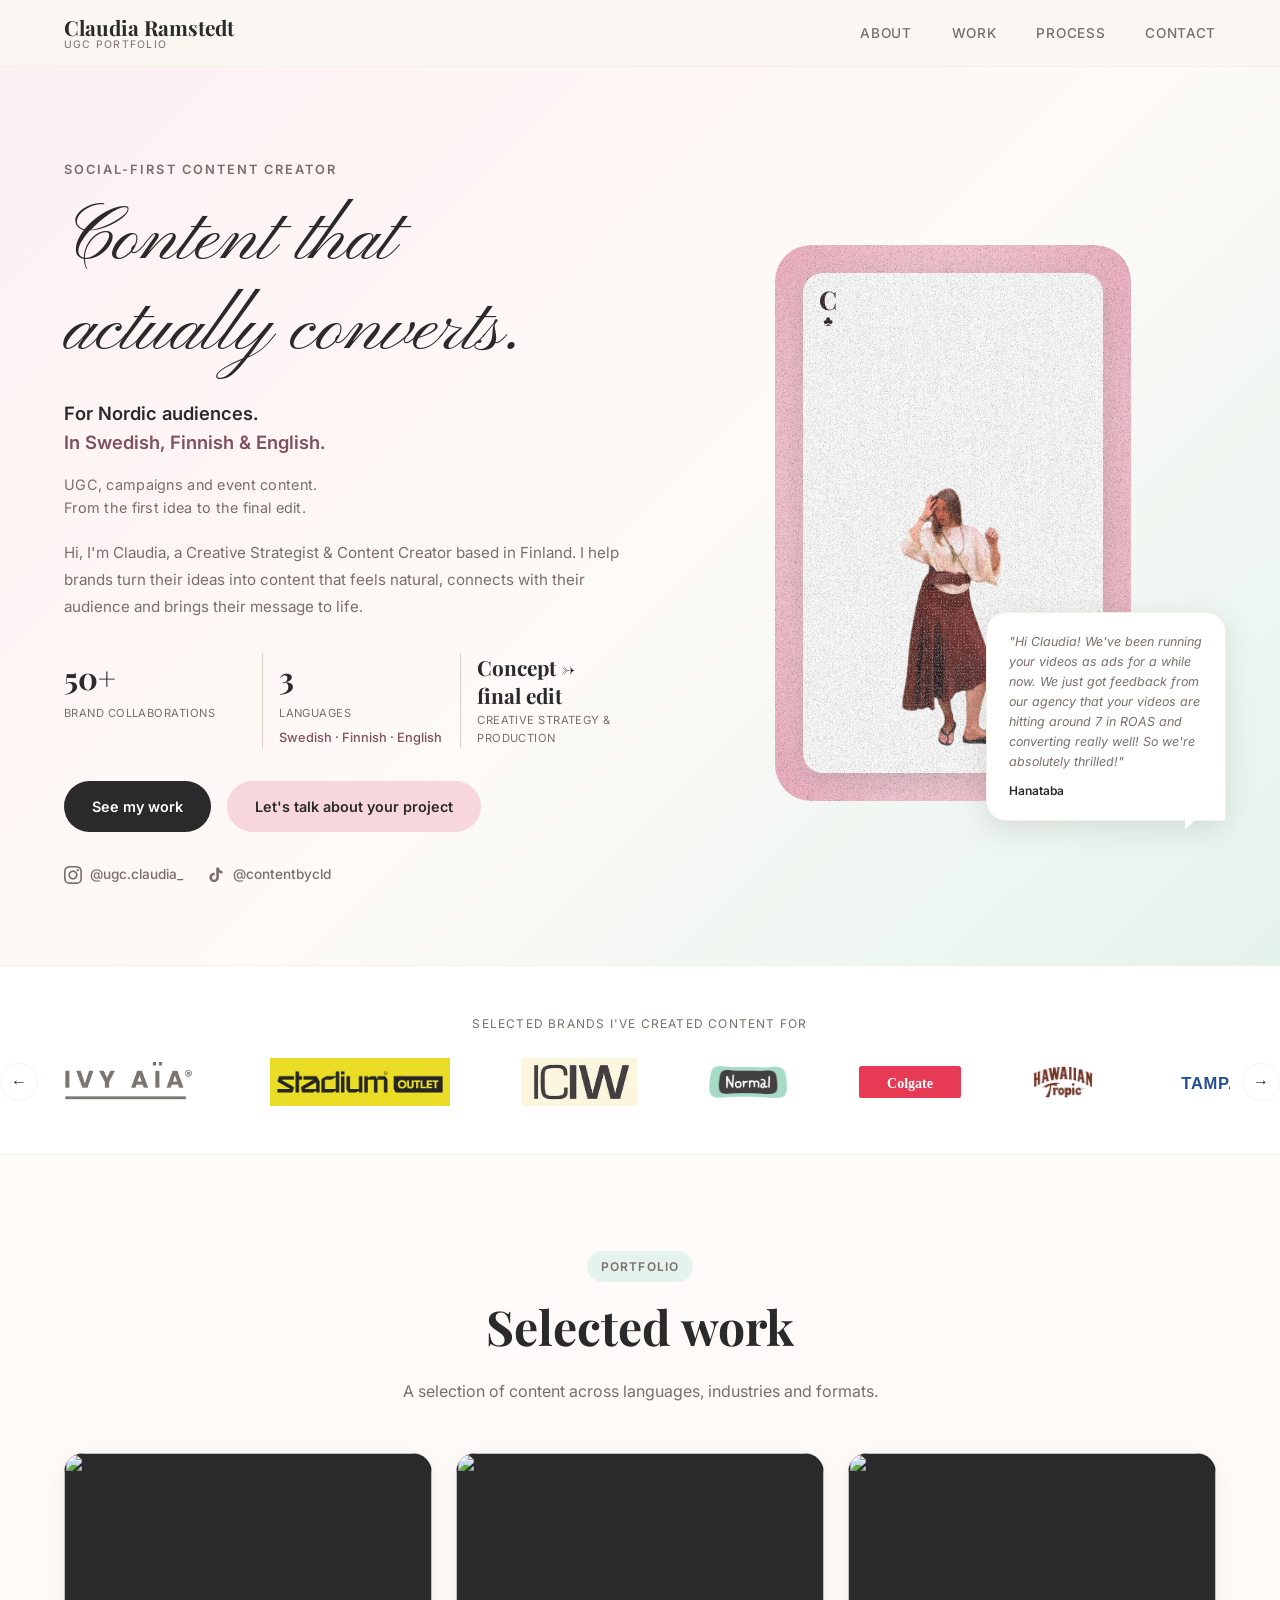
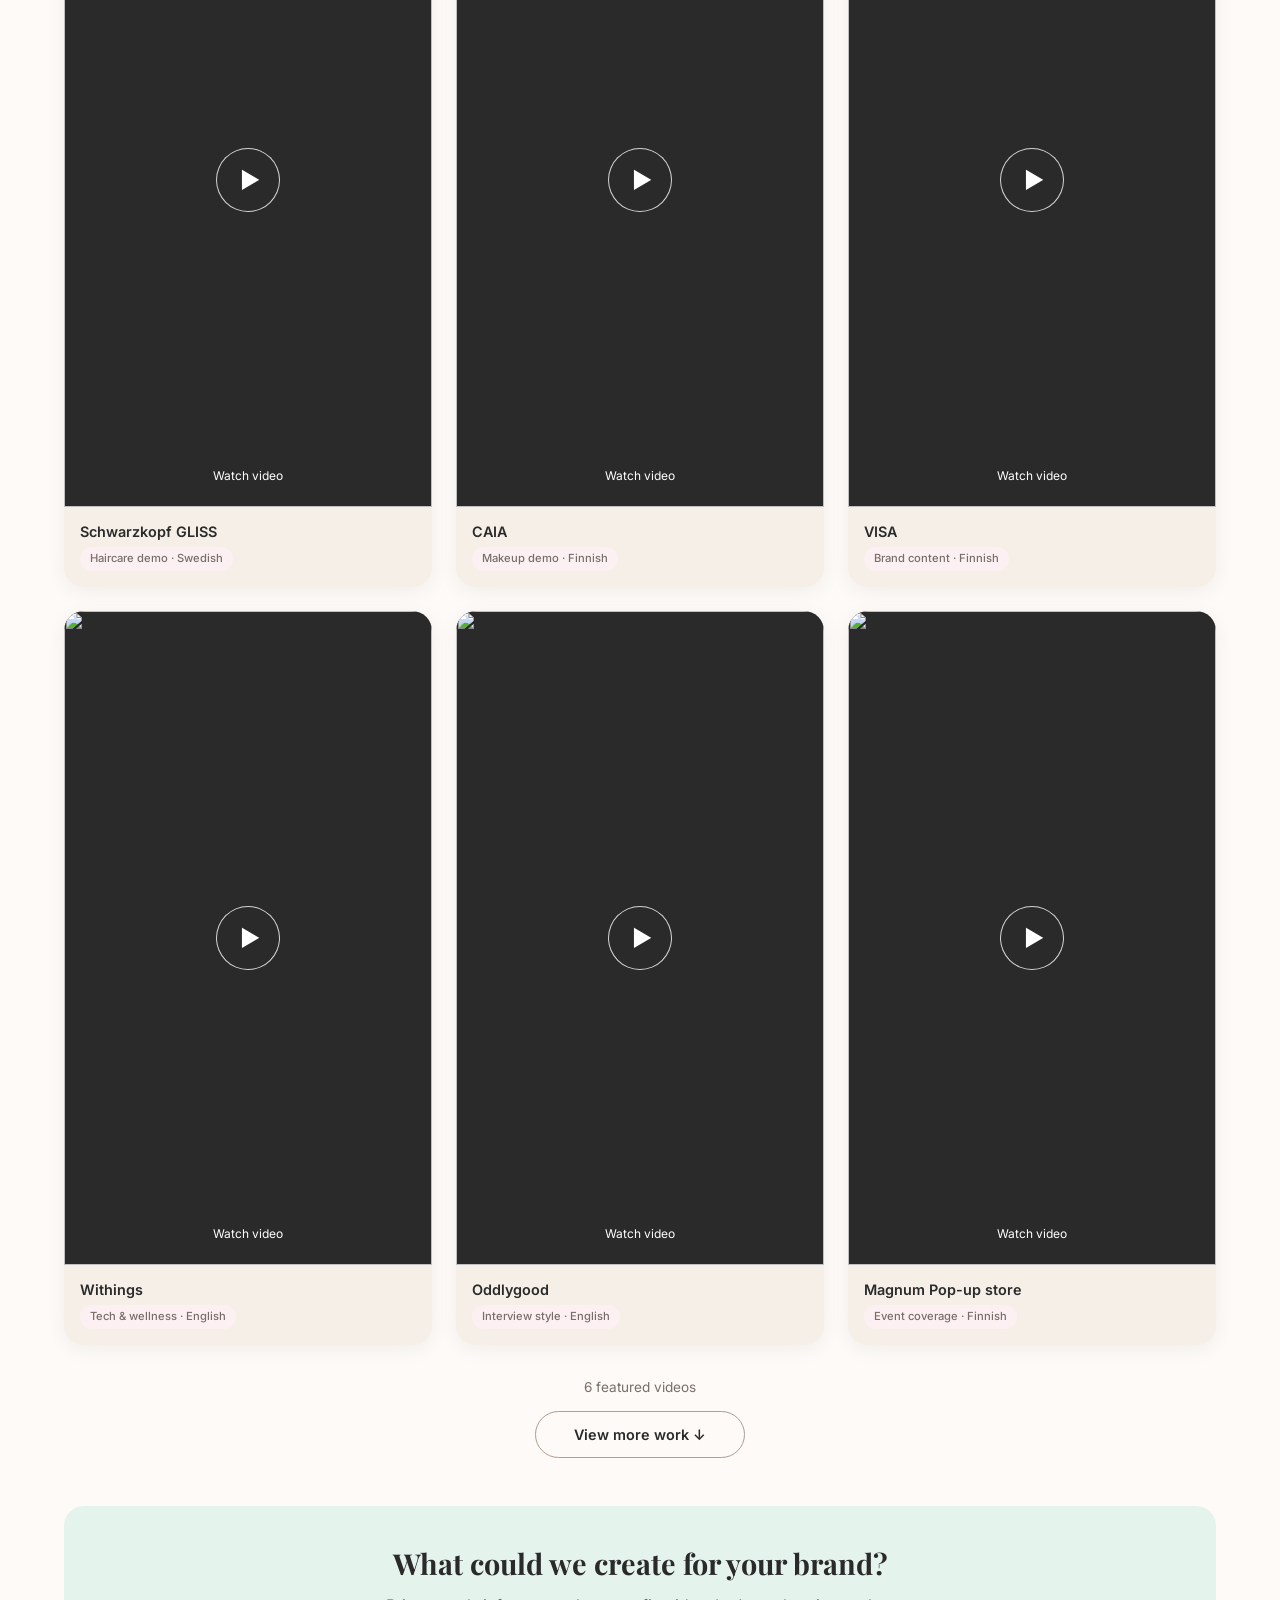
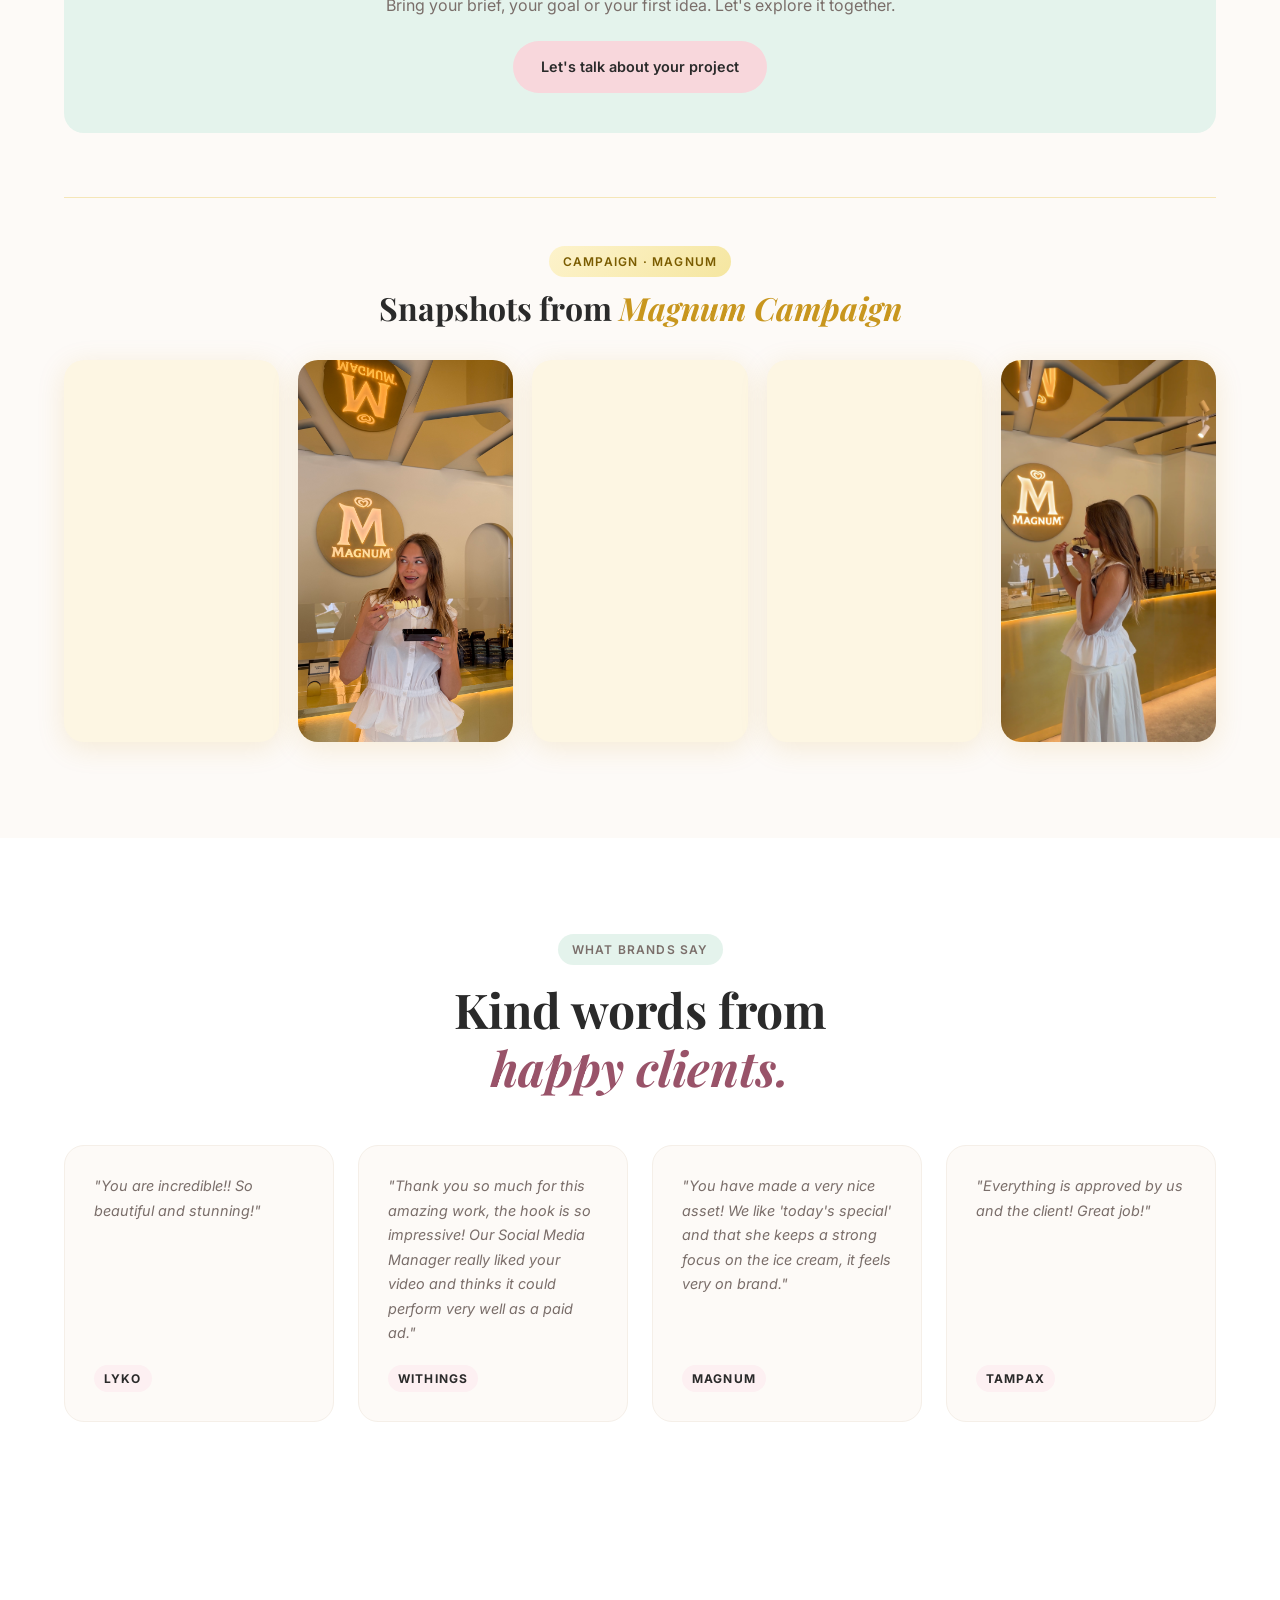
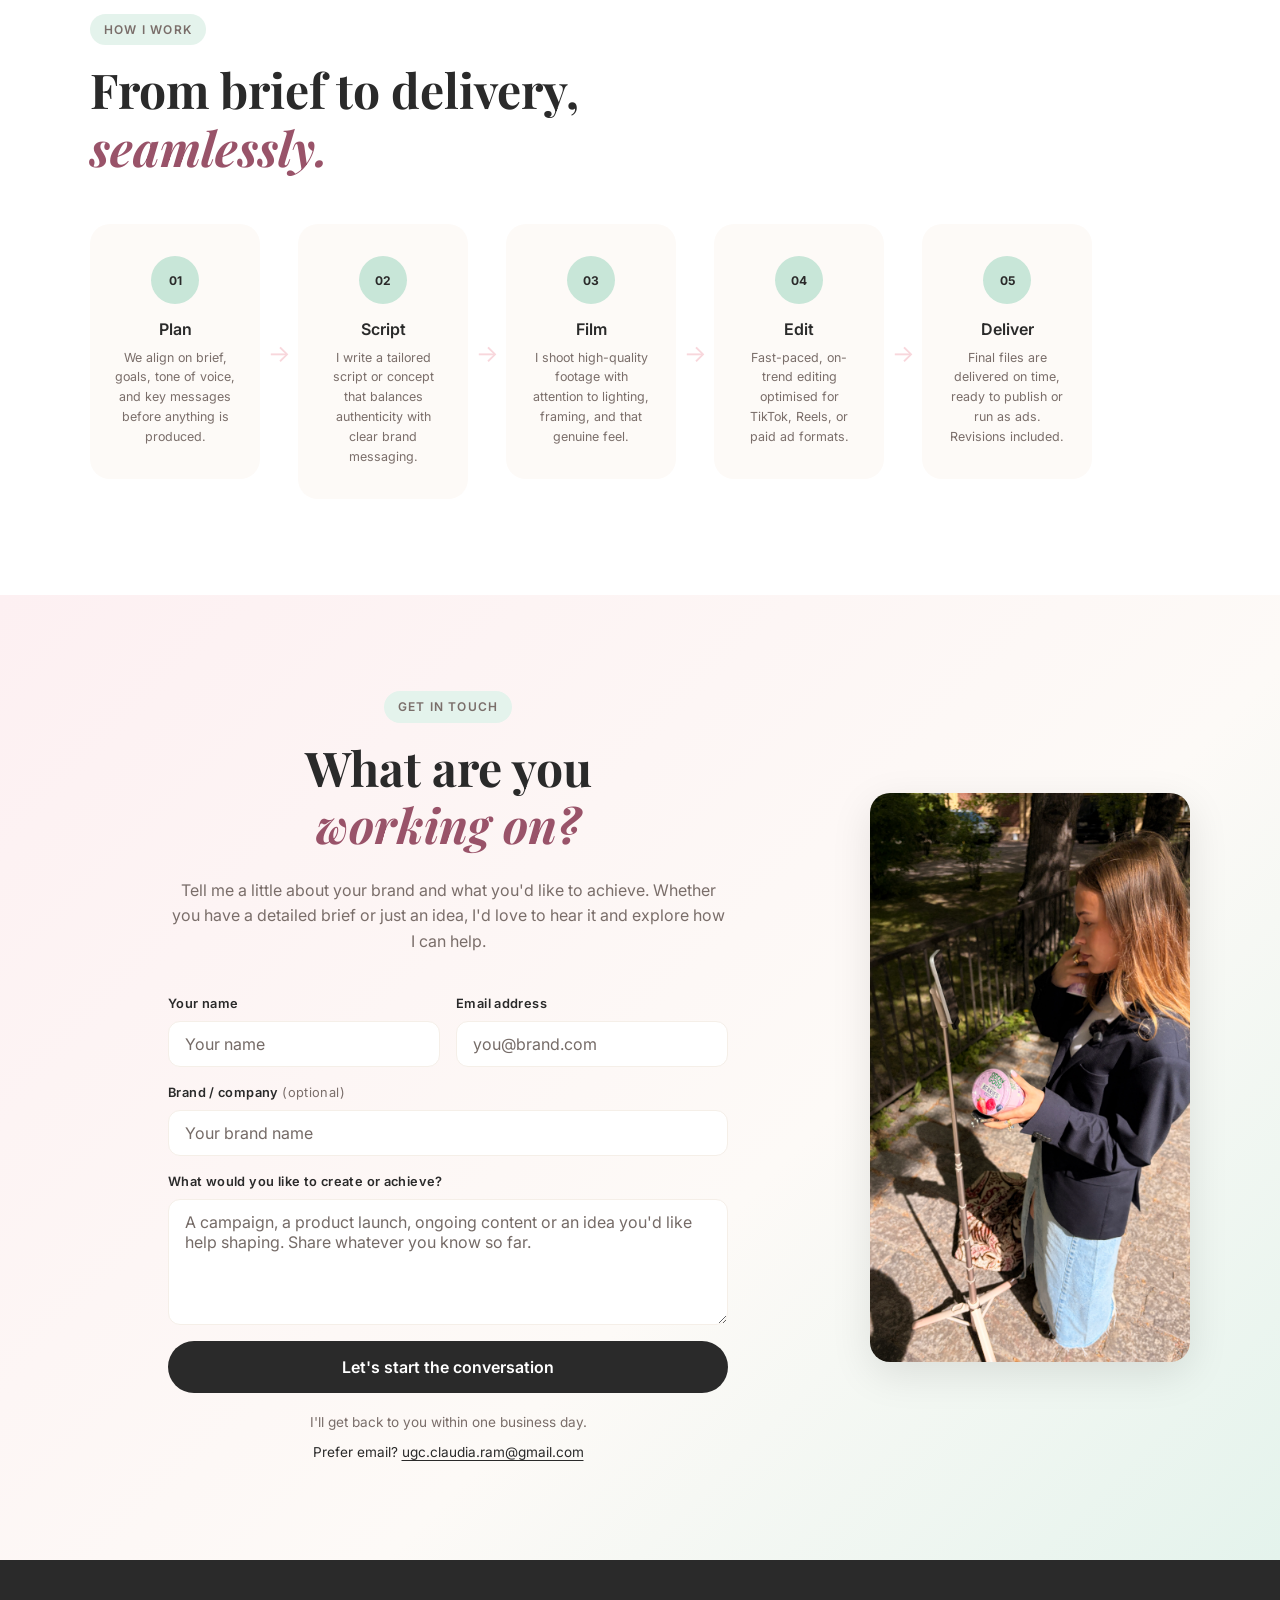
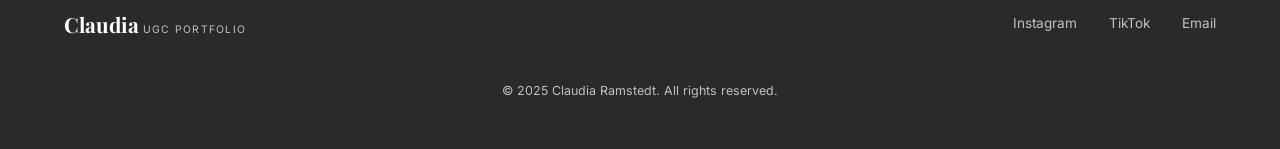
==== commit 598c0164: "Show IVY AIA, Stadium Outlet and ICIW in the brand marquee" ====
--- a/index.html
+++ b/index.html
@@ -115,7 +115,10 @@
       <button class="marquee-arrow marquee-arrow-left" aria-label="Scroll left">&#8592;</button>
       <div class="marquee-wrapper">
       <div class="marquee-track">
-                <img class="brand-img" src="assets/normal.png" alt="NORMAL" />
+        <span class="brand-mark brand-mark-ivy"><img src="assets/logo-ivy-aia.png" alt="IVY AÏA" width="600" height="300" /></span>
+        <span class="brand-mark brand-mark-stadium"><img src="assets/logo-stadium-outlet.png" alt="Stadium Outlet" width="596" height="335" /></span>
+        <span class="brand-mark brand-mark-iciw"><img src="assets/logo-iciw.jpeg" alt="I CAN I WILL" width="447" height="447" /></span>
+        <img class="brand-img" src="assets/normal.png" alt="NORMAL" />
         <img class="brand-img" src="assets/logo-colgate.svg" alt="Colgate" />
         <img class="brand-img" src="assets/01 Hawaiian Tropic.png" alt="Hawaiian Tropic" />
         <img class="brand-img" src="assets/logo-tampax.svg" alt="Tampax" />
@@ -141,6 +144,9 @@
         <img class="brand-img" src="assets/logo-gleeze.svg" alt="Gleeze" />
         <img class="brand-img" src="assets/13 Oddlygood.png" alt="Oddlygood" />
         <!-- duplicate for seamless loop -->
+        <span class="brand-mark brand-mark-ivy"><img src="assets/logo-ivy-aia.png" alt="IVY AÏA" width="600" height="300" /></span>
+        <span class="brand-mark brand-mark-stadium"><img src="assets/logo-stadium-outlet.png" alt="Stadium Outlet" width="596" height="335" /></span>
+        <span class="brand-mark brand-mark-iciw"><img src="assets/logo-iciw.jpeg" alt="I CAN I WILL" width="447" height="447" /></span>
         <img class="brand-img" src="assets/normal.png" alt="NORMAL" />
         <img class="brand-img" src="assets/logo-colgate.svg" alt="Colgate" />
         <img class="brand-img" src="assets/01 Hawaiian Tropic.png" alt="Hawaiian Tropic" />
--- a/style.css
+++ b/style.css
@@ -451,6 +451,36 @@
 .brand-img:hover {
   opacity: 1;
 }
+
+/* Frame the supplied logos without their large outer margins. */
+.brand-mark {
+  position: relative;
+  display: block;
+  flex-shrink: 0;
+  width: 140px;
+  height: 48px;
+  margin: 0 20px;
+  overflow: hidden;
+  opacity: 0.85;
+  transition: opacity 0.2s;
+}
+
+.brand-mark:hover { opacity: 1; }
+
+.brand-mark img {
+  position: absolute;
+  left: 50%;
+  top: 50%;
+  width: 180px;
+  max-width: none;
+  height: auto;
+  transform: translate(-50%, -50%);
+}
+
+.brand-mark-stadium { width: 180px; }
+.brand-mark-stadium img { width: 235px; }
+.brand-mark-iciw { width: 115px; }
+.brand-mark-iciw img { width: 165px; }
 
 .brand-logo {
   font-size: 1rem;
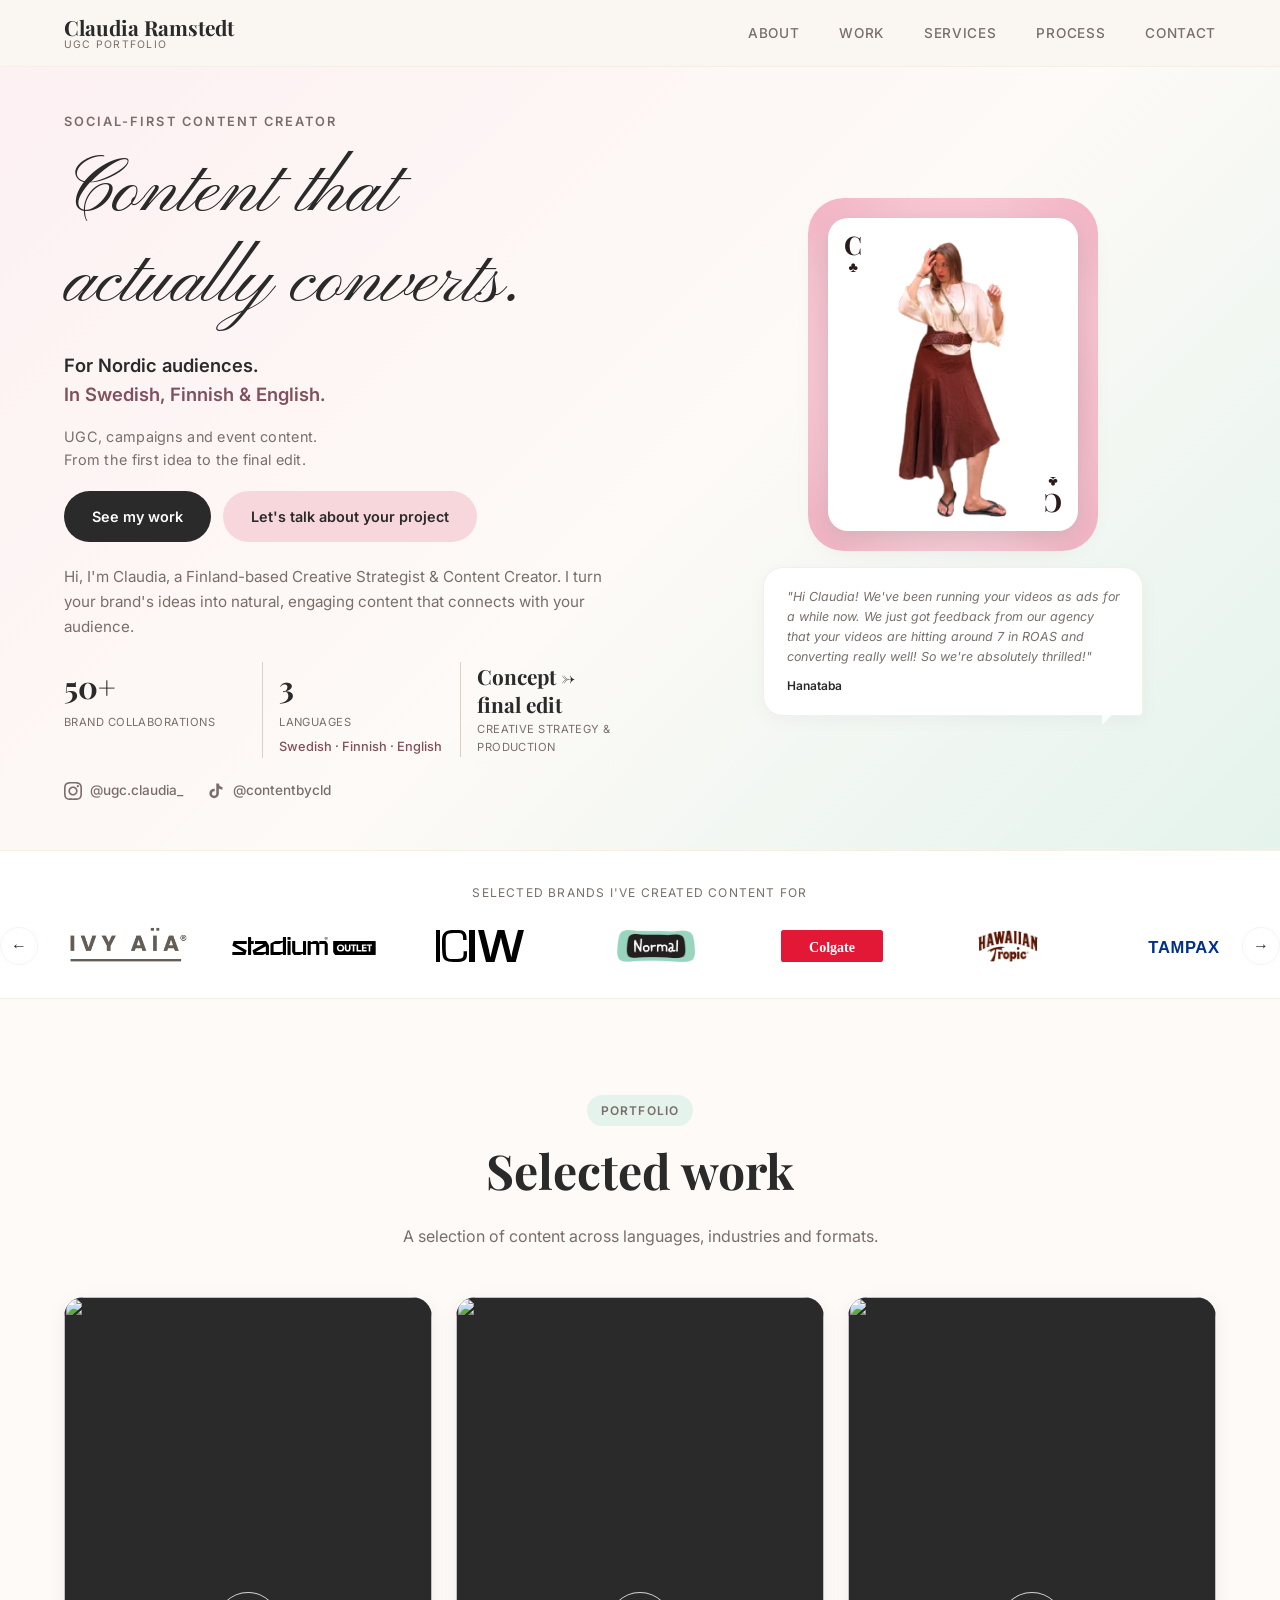
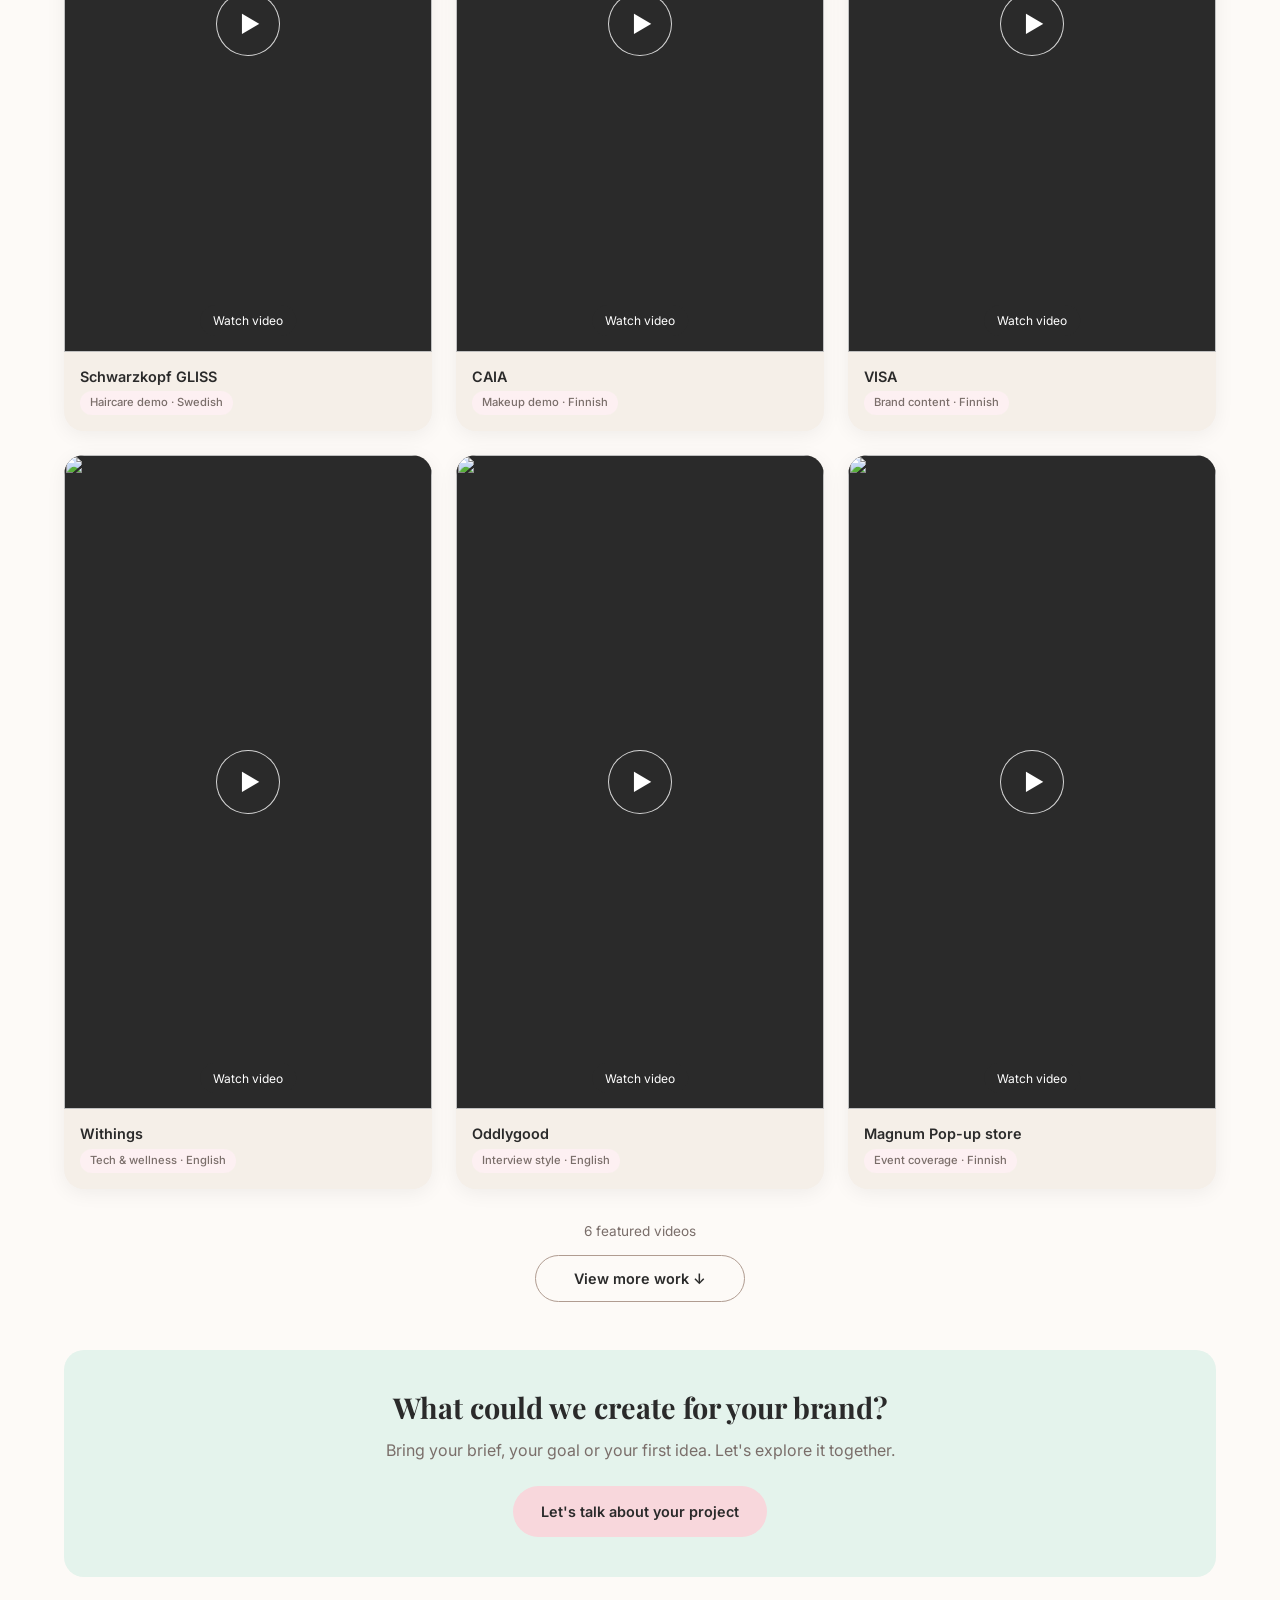
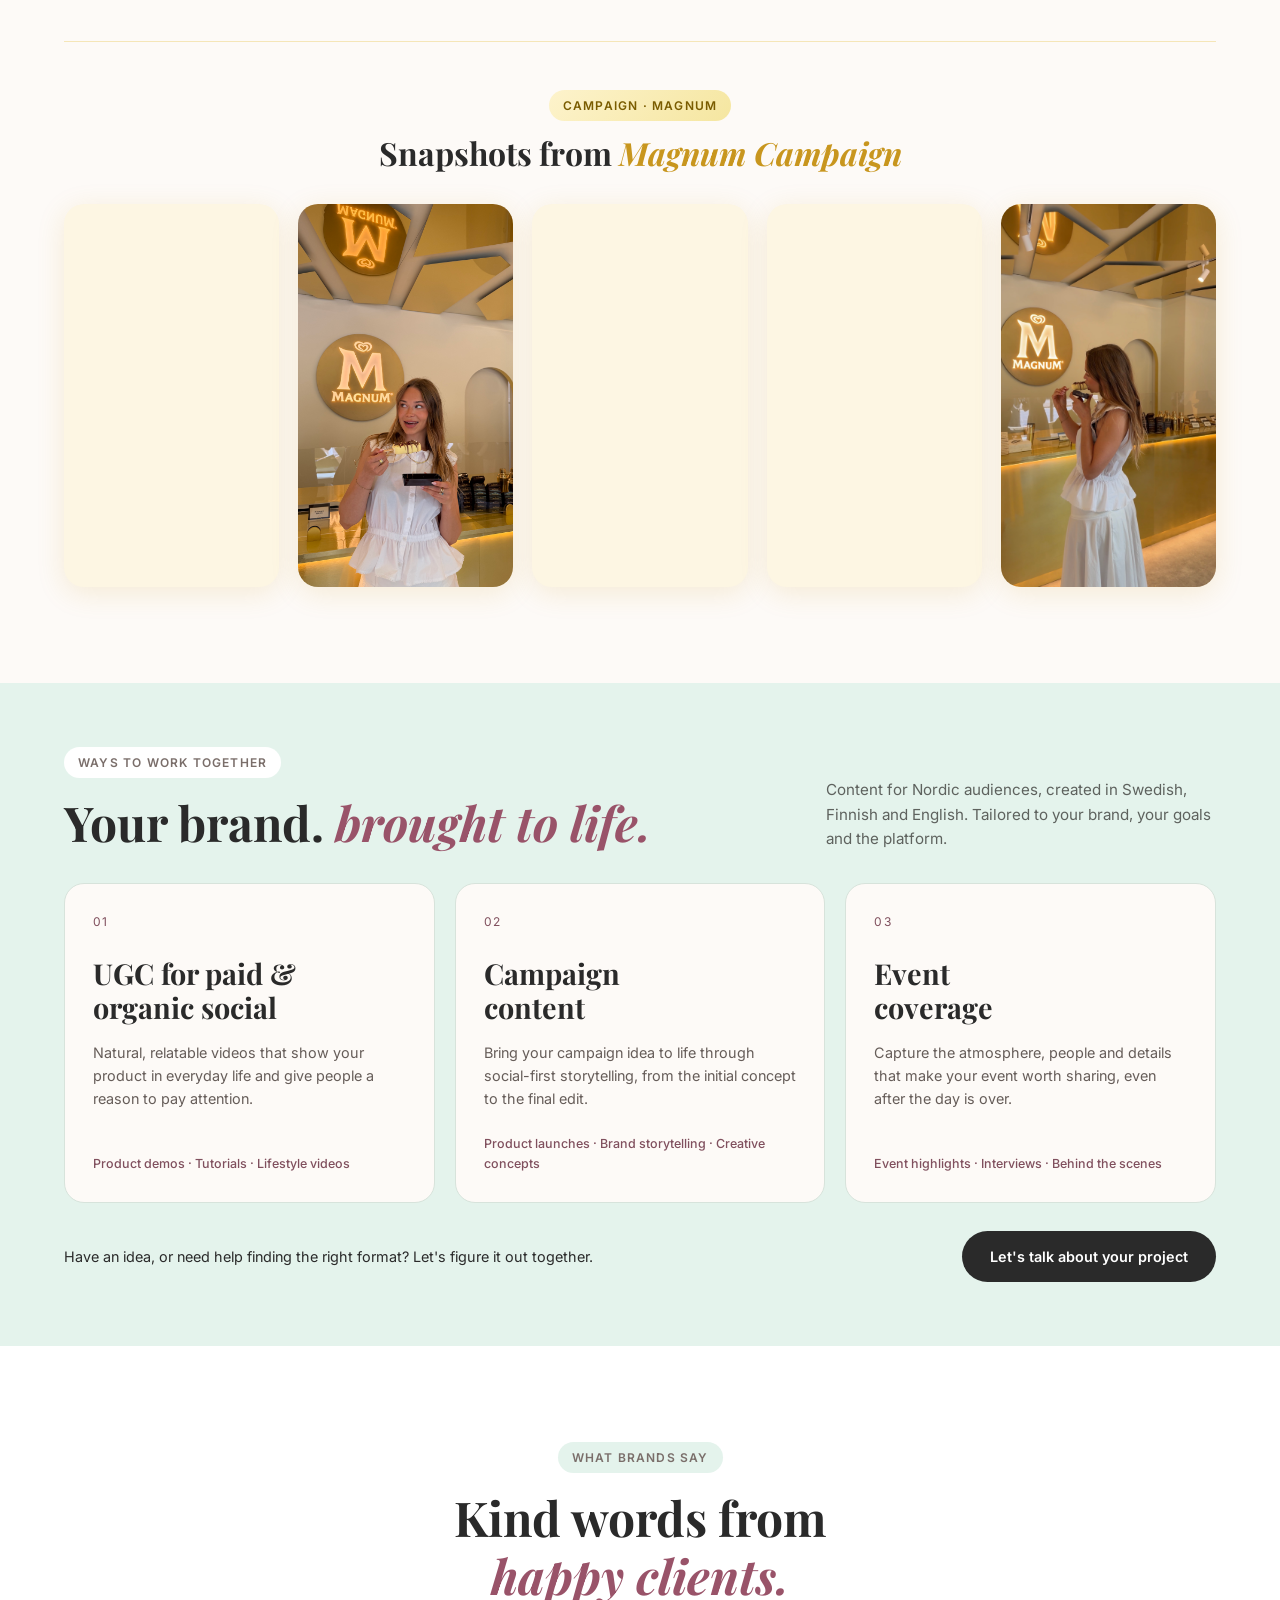
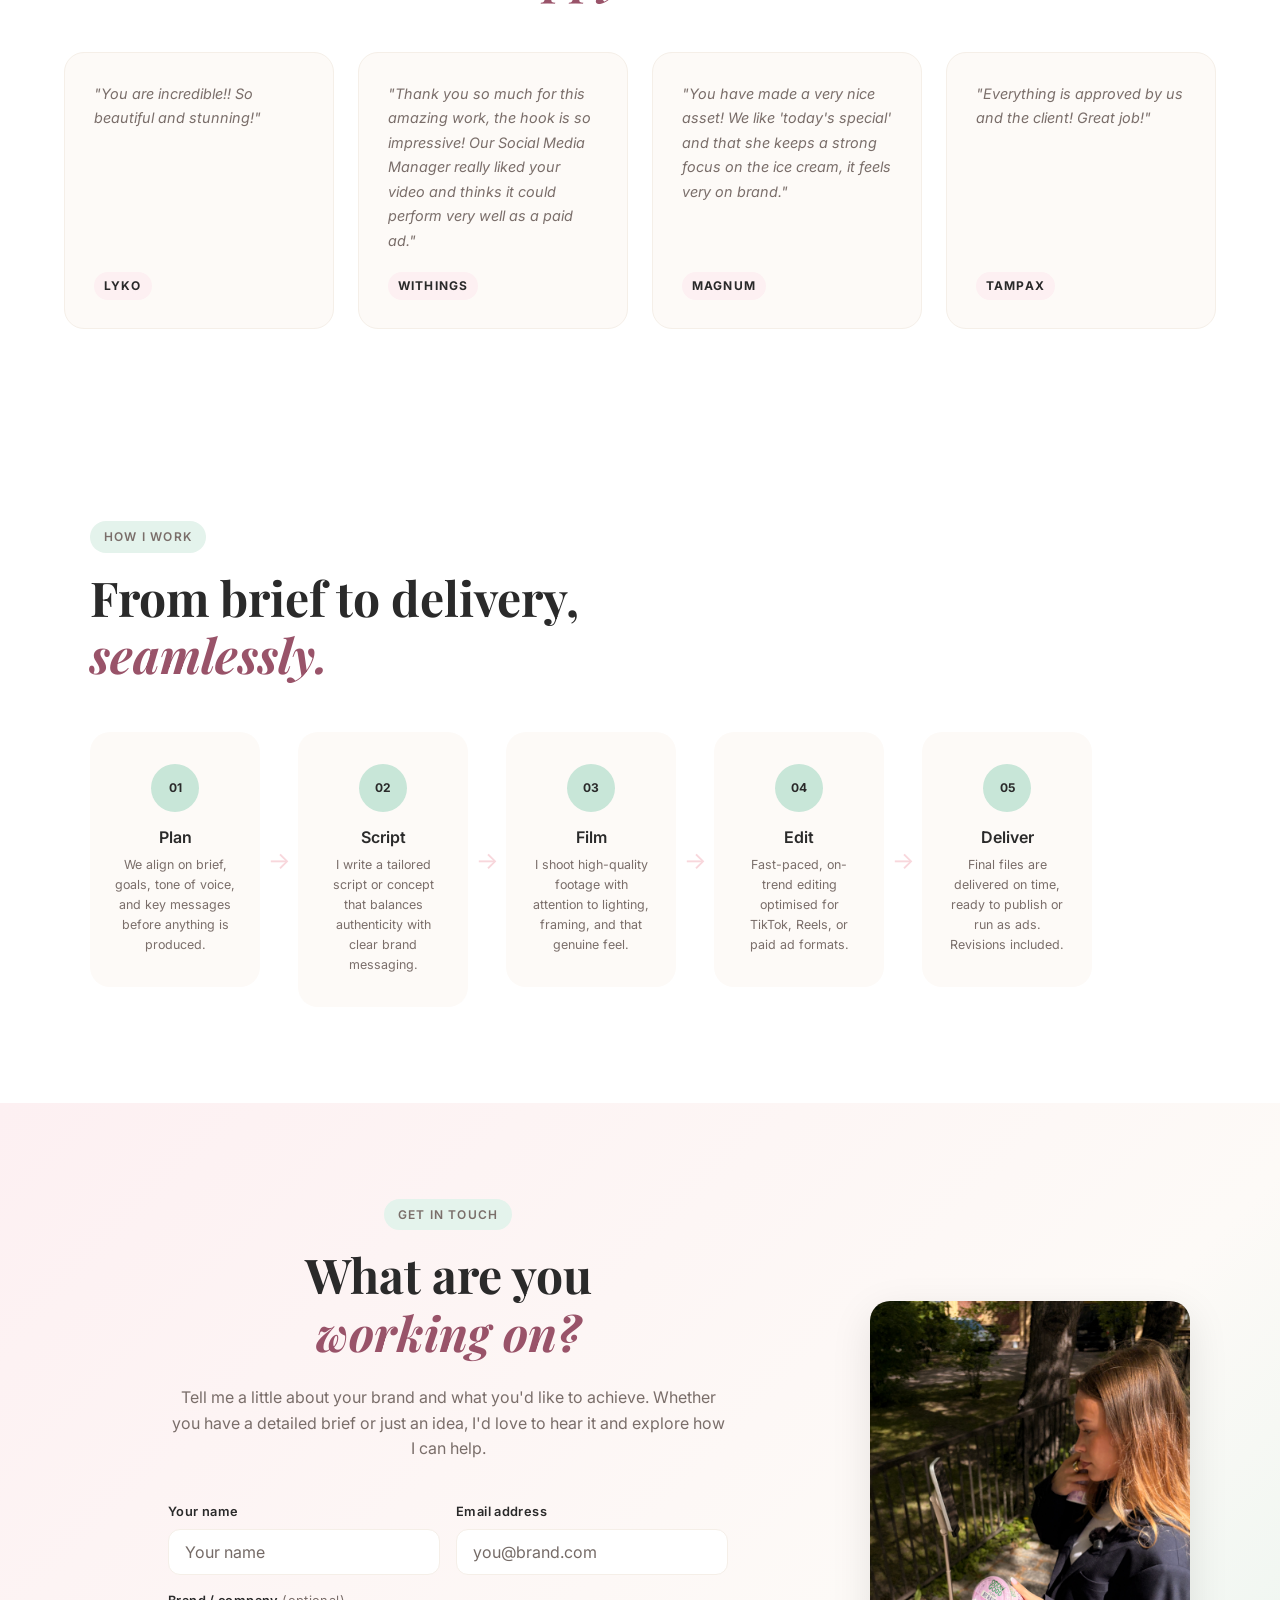
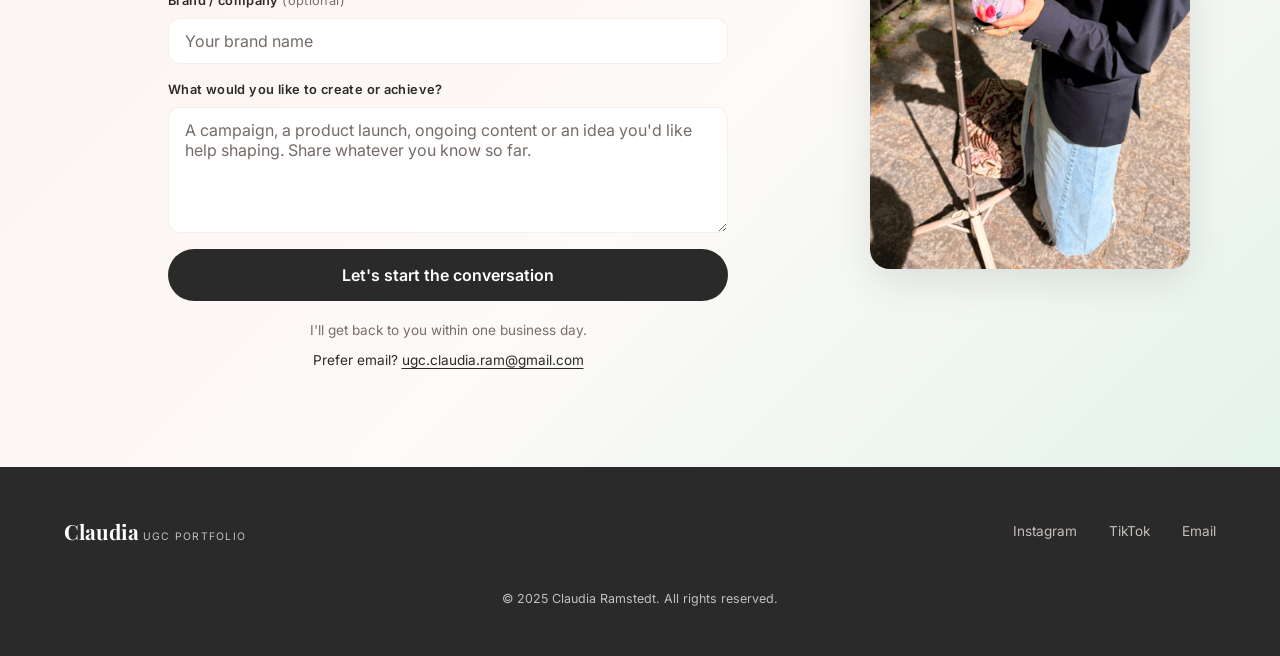
==== commit 5265eb93: "Polish homepage and add three portfolio videos" ====
--- a/index.html
+++ b/index.html
@@ -35,6 +35,7 @@
     <ul class="nav-links" id="main-navigation">
       <li><a href="#home">About</a></li>
       <li><a href="#work">Work</a></li>
+      <li><a href="#services">Services</a></li>
       <li><a href="#process">Process</a></li>
       <li><a href="#contact">Contact</a></li>
     </ul>
@@ -50,8 +51,12 @@
       </h1>
       <p class="hero-positioning">For Nordic audiences.<br><span>In Swedish, Finnish &amp; English.</span></p>
       <p class="hero-specialty">UGC, campaigns and event content.<br>From the first idea to the final edit.</p>
+      <div class="hero-ctas">
+        <a href="#work" class="btn btn-dark">See my work</a>
+        <a href="#contact" class="btn btn-pink">Let's talk about your project</a>
+      </div>
       <p class="hero-text">
-        Hi, I'm Claudia, a Creative Strategist &amp; Content Creator based in Finland. I help brands turn their ideas into content that feels natural, connects with their audience and brings their message to life.
+        Hi, I'm Claudia, a Finland-based Creative Strategist &amp; Content Creator. I turn your brand's ideas into natural, engaging content that connects with your audience.
       </p>
       <div class="hero-stats">
         <div class="stat">
@@ -67,10 +72,6 @@
           <span class="stat-number stat-concept">Concept →<br>final edit</span>
           <span class="stat-label">Creative strategy &amp; production</span>
         </div>
-      </div>
-      <div class="hero-ctas">
-        <a href="#work" class="btn btn-dark">See my work</a>
-        <a href="#contact" class="btn btn-pink">Let's talk about your project</a>
       </div>
       <div class="hero-socials">
         <a href="https://www.instagram.com/ugc.claudia_" target="_blank" rel="noopener" class="social-link">
@@ -116,8 +117,8 @@
       <div class="marquee-wrapper">
       <div class="marquee-track">
         <span class="brand-mark brand-mark-ivy"><img src="assets/logo-ivy-aia.png" alt="IVY AÏA" width="600" height="300" /></span>
-        <span class="brand-mark brand-mark-stadium"><img src="assets/logo-stadium-outlet.png" alt="Stadium Outlet" width="596" height="335" /></span>
-        <span class="brand-mark brand-mark-iciw"><img src="assets/logo-iciw.jpeg" alt="I CAN I WILL" width="447" height="447" /></span>
+        <img class="brand-img brand-stadium" src="assets/logo-stadium-outlet.svg" alt="Stadium Outlet" width="186" height="24" />
+        <img class="brand-img" src="assets/logo-iciw.svg" alt="I CAN I WILL" width="88" height="32" />
         <img class="brand-img" src="assets/normal.png" alt="NORMAL" />
         <img class="brand-img" src="assets/logo-colgate.svg" alt="Colgate" />
         <img class="brand-img" src="assets/01 Hawaiian Tropic.png" alt="Hawaiian Tropic" />
@@ -145,8 +146,8 @@
         <img class="brand-img" src="assets/13 Oddlygood.png" alt="Oddlygood" />
         <!-- duplicate for seamless loop -->
         <span class="brand-mark brand-mark-ivy"><img src="assets/logo-ivy-aia.png" alt="IVY AÏA" width="600" height="300" /></span>
-        <span class="brand-mark brand-mark-stadium"><img src="assets/logo-stadium-outlet.png" alt="Stadium Outlet" width="596" height="335" /></span>
-        <span class="brand-mark brand-mark-iciw"><img src="assets/logo-iciw.jpeg" alt="I CAN I WILL" width="447" height="447" /></span>
+        <img class="brand-img brand-stadium" src="assets/logo-stadium-outlet.svg" alt="Stadium Outlet" width="186" height="24" />
+        <img class="brand-img" src="assets/logo-iciw.svg" alt="I CAN I WILL" width="88" height="32" />
         <img class="brand-img" src="assets/normal.png" alt="NORMAL" />
         <img class="brand-img" src="assets/logo-colgate.svg" alt="Colgate" />
         <img class="brand-img" src="assets/01 Hawaiian Tropic.png" alt="Hawaiian Tropic" />
@@ -269,6 +270,45 @@
           <p class="video-category">Event coverage · Finnish</p>
         </div>
       </article>
+      <article class="video-card" data-language="finnish" hidden>
+        <div class="video-wrap">
+          <a class="video-play" href="https://www.youtube.com/watch?v=RaXPFg16pyo" target="_blank" rel="noopener" data-video-src="https://www.youtube.com/embed/RaXPFg16pyo?rel=0" aria-label="Play Label Mate in Finnish">
+            <img src="https://i.ytimg.com/vi/RaXPFg16pyo/maxresdefault.jpg" alt="" loading="lazy" width="480" height="360" />
+            <span class="play-icon" aria-hidden="true">▶</span>
+            <span class="play-caption">Watch video</span>
+          </a>
+        </div>
+        <div class="video-meta">
+          <h3 class="video-brand">Label Mate</h3>
+          <p class="video-category">Brand content · Finnish</p>
+        </div>
+      </article>
+      <article class="video-card" data-language="finnish" hidden>
+        <div class="video-wrap">
+          <a class="video-play" href="https://www.youtube.com/watch?v=VrqrVOUpj3w" target="_blank" rel="noopener" data-video-src="https://www.youtube.com/embed/VrqrVOUpj3w?rel=0" aria-label="Play Stadium Outlet in Finnish">
+            <img src="https://i.ytimg.com/vi/VrqrVOUpj3w/maxresdefault.jpg" alt="" loading="lazy" width="480" height="360" />
+            <span class="play-icon" aria-hidden="true">▶</span>
+            <span class="play-caption">Watch video</span>
+          </a>
+        </div>
+        <div class="video-meta">
+          <h3 class="video-brand">Stadium Outlet</h3>
+          <p class="video-category">Brand content · Finnish</p>
+        </div>
+      </article>
+      <article class="video-card" data-language="english" hidden>
+        <div class="video-wrap">
+          <a class="video-play" href="https://www.youtube.com/watch?v=ButXb96MvPA" target="_blank" rel="noopener" data-video-src="https://www.youtube.com/embed/ButXb96MvPA?rel=0" aria-label="Play MyNameNecklace in English">
+            <img src="https://i.ytimg.com/vi/ButXb96MvPA/maxresdefault.jpg" alt="" loading="lazy" width="480" height="360" />
+            <span class="play-icon" aria-hidden="true">▶</span>
+            <span class="play-caption">Watch video</span>
+          </a>
+        </div>
+        <div class="video-meta">
+          <h3 class="video-brand">MyNameNecklace</h3>
+          <p class="video-category">Jewellery · English</p>
+        </div>
+      </article>
       <article class="video-card" data-language="music" hidden>
         <div class="video-wrap">
           <a class="video-play" href="https://www.youtube.com/watch?v=RmqHFoZq64k" target="_blank" rel="noopener" data-video-src="https://www.youtube.com/embed/RmqHFoZq64k?rel=0" aria-label="Play Magnum">
@@ -427,6 +467,41 @@
         <span>Swipe to explore all five moments</span>
         <button type="button" class="gallery-arrow" data-gallery-direction="1" aria-label="Next Magnum moment" aria-controls="magnum-gallery">→</button>
       </div>
+    </div>
+  </section>
+
+  <!-- SERVICES -->
+  <section class="services" id="services" aria-labelledby="services-title">
+    <div class="services-heading">
+      <div>
+        <span class="section-tag">Ways to work together</span>
+        <h2 class="section-title" id="services-title">Your brand. <em> brought to life.</em></h2>
+      </div>
+      <p>Content for Nordic audiences, created in Swedish, Finnish and English. Tailored to your brand, your goals and the platform.</p>
+    </div>
+    <div class="services-grid">
+      <article class="service-card">
+        <span class="service-number" aria-hidden="true">01</span>
+        <h3>UGC for paid &amp; <br>organic social</h3>
+        <p>Natural, relatable videos that show your product in everyday life and give people a reason to pay attention.</p>
+        <p class="service-examples">Product demos · Tutorials · Lifestyle videos</p>
+      </article>
+      <article class="service-card">
+        <span class="service-number" aria-hidden="true">02</span>
+        <h3>Campaign <br>content</h3>
+        <p>Bring your campaign idea to life through social-first storytelling, from the initial concept to the final edit.</p>
+        <p class="service-examples">Product launches · Brand storytelling · Creative concepts</p>
+      </article>
+      <article class="service-card">
+        <span class="service-number" aria-hidden="true">03</span>
+        <h3>Event <br>coverage</h3>
+        <p>Capture the atmosphere, people and details that make your event worth sharing, even after the day is over.</p>
+        <p class="service-examples">Event highlights · Interviews · Behind the scenes</p>
+      </article>
+    </div>
+    <div class="services-invitation">
+      <p>Have an idea, or need help finding the right format? Let's figure it out together.</p>
+      <a href="#contact" class="btn btn-dark">Let's talk about your project</a>
     </div>
   </section>
 
--- a/style.css
+++ b/style.css
@@ -127,8 +127,7 @@
 
 /* ===== HERO ===== */
 .hero {
-  min-height: 100vh;
-  padding: 10rem 5% 5rem;
+  padding: 7rem 5% 3rem;
   display: grid;
   grid-template-columns: minmax(0, 1.1fr) minmax(0, 1fr);
   gap: 3rem;
@@ -181,8 +180,8 @@
   color: var(--muted);
   font-size: 0.95rem;
   max-width: 560px;
-  margin-bottom: 2rem;
-  line-height: 1.8;
+  margin-bottom: 1.4rem;
+  line-height: 1.65;
 }
 
 .hero-stats {
@@ -190,7 +189,7 @@
   grid-template-columns: repeat(3, minmax(0, 1fr));
   align-items: start;
   gap: 1rem;
-  margin-bottom: 2rem;
+  margin-bottom: 1.4rem;
 }
 
 .stat { display: flex; flex-direction: column; }
@@ -199,7 +198,7 @@
 .stat-langs { font-size: 0.8rem; color: #80505e; font-weight: 500; margin-top: 2px; }
 .stat-divider { width: 1px; height: 40px; background: var(--beige-dark); }
 
-.hero-ctas { display: flex; gap: 1rem; flex-wrap: wrap; margin-bottom: 2rem; }
+.hero-ctas { display: flex; gap: 0.75rem; flex-wrap: wrap; margin-bottom: 1.4rem; }
 
 .hero-socials { display: flex; gap: 1.5rem; flex-wrap: wrap; }
 .social-link {
@@ -238,31 +237,29 @@
 }
 
 .hero-content, .hero-visual { min-width: 0; }
-.hero-visual { position: relative; display: flex; justify-content: center; align-items: flex-start; }
+.hero-visual { position: relative; display: flex; flex-direction: column; align-items: center; gap: 1rem; }
 
 /* PLAYING CARD */
 .playing-card-outer {
-  width: min(356px, 100%);
-  animation: float 4s ease-in-out infinite;
+  width: min(290px, 100%);
 }
 
 .playing-card-wrap {
   position: relative;
-  padding: 28px;
+  padding: 20px;
   border-radius: 36px;
   background:
     radial-gradient(ellipse 60% 40% at 20% 30%, #f9c8d4 0%, transparent 70%),
     radial-gradient(ellipse 50% 60% at 80% 60%, #f4b8c8 0%, transparent 65%),
     radial-gradient(ellipse 70% 50% at 50% 80%, #fbd5df 0%, transparent 70%),
     radial-gradient(ellipse 80% 80% at 50% 50%, #fce4ea 0%, #f9c8d4 60%, #f0a8bc 100%);
-  filter: url(#fur-noise);
 }
 
 .playing-card {
   position: relative;
   width: 100%;
   height: auto;
-  aspect-ratio: 3 / 5;
+  aspect-ratio: 4 / 5;
   border-radius: 20px;
   background: #ffffff;
   overflow: hidden;
@@ -306,13 +303,20 @@
   position: relative;
   z-index: 2;
   width: 100%;
+  height: 100%;
   display: flex;
   justify-content: center;
   align-items: flex-end;
 }
 
 .card-photo img {
-  width: 105%;
+  /* Crop the transparent margins in layout, preserving the original photograph. */
+  position: absolute;
+  bottom: -5%;
+  left: 50%;
+  transform: translateX(-50%);
+  width: 128%;
+  max-width: none;
   height: auto;
   object-fit: contain;
   display: block;
@@ -341,14 +345,12 @@
 
 /* Testimonial bubble */
 .testimonial-bubble {
-  position: absolute;
-  bottom: -20px;
-  right: -10px;
-  max-width: 240px;
+  position: relative;
+  max-width: 380px;
   background: var(--white);
   border-radius: 20px 20px 4px 20px;
   padding: 1.2rem 1.4rem;
-  box-shadow: 0 8px 30px rgba(0,0,0,0.1);
+  box-shadow: 0 4px 18px rgba(0,0,0,0.04);
   font-size: 0.78rem;
   color: var(--muted);
   line-height: 1.6;
@@ -376,7 +378,7 @@
 
 /* ===== BRANDS MARQUEE ===== */
 .brands {
-  padding: 3rem 0;
+  padding: 2rem 0;
   background: var(--white);
   border-top: 1px solid var(--beige-dark);
   border-bottom: 1px solid var(--beige-dark);
@@ -427,7 +429,7 @@
 .marquee-track {
   display: flex;
   align-items: center;
-  gap: 2rem;
+  gap: 0;
   width: max-content;
   white-space: nowrap;
 }
@@ -439,13 +441,14 @@
 
 .brand-img {
   height: 32px;
-  width: auto;
-  max-width: 120px;
+  width: 152px;
+  max-width: none;
+  padding: 0 16px;
   object-fit: contain;
-  opacity: 0.85;
+  opacity: 1;
   transition: opacity 0.2s;
   flex-shrink: 0;
-  margin: 0 20px;
+  margin: 0 12px;
 }
 
 .brand-img:hover {
@@ -457,11 +460,11 @@
   position: relative;
   display: block;
   flex-shrink: 0;
-  width: 140px;
-  height: 48px;
-  margin: 0 20px;
+  width: 152px;
+  height: 40px;
+  margin: 0 12px;
   overflow: hidden;
-  opacity: 0.85;
+  opacity: 1;
   transition: opacity 0.2s;
 }
 
@@ -471,16 +474,28 @@
   position: absolute;
   left: 50%;
   top: 50%;
-  width: 180px;
+  width: 165px;
   max-width: none;
   height: auto;
   transform: translate(-50%, -50%);
 }
 
-.brand-mark-stadium { width: 180px; }
-.brand-mark-stadium img { width: 235px; }
-.brand-mark-iciw { width: 115px; }
-.brand-mark-iciw img { width: 165px; }
+.brand-stadium { padding: 0 4px; }
+
+/* ===== SERVICES ===== */
+.services { padding: 4rem 5%; background: var(--green-light); }
+.services-heading { display: flex; align-items: flex-end; justify-content: space-between; gap: 2rem; max-width: 1200px; margin: 0 auto 2rem; }
+.services-heading .section-tag { background: var(--white); }
+.services-heading .section-title { margin-bottom: 0; }
+.services-heading > p { max-width: 390px; color: #5e625e; font-size: 0.95rem; }
+.services-grid { display: grid; grid-template-columns: repeat(3, minmax(0, 1fr)); gap: 1.25rem; max-width: 1200px; margin: 0 auto; }
+.service-card { display: flex; flex-direction: column; padding: 1.75rem; border: 1px solid #d7e3db; border-radius: var(--radius); background: var(--beige); }
+.service-number { color: #80505e; font-size: 0.75rem; letter-spacing: 0.1em; margin-bottom: 1.5rem; }
+.service-card h3 { font-size: clamp(1.4rem, 2.4vw, 1.8rem); margin-bottom: 1rem; }
+.service-card > p { color: #665d59; font-size: 0.9rem; }
+.service-card .service-examples { margin-top: auto; padding-top: 1.5rem; font-size: 0.78rem; font-weight: 500; color: #80505e; }
+.services-invitation { display: flex; align-items: center; justify-content: space-between; flex-wrap: wrap; gap: 1rem; max-width: 1200px; margin: 1.75rem auto 0; }
+.services-invitation p { max-width: 560px; font-size: 0.9rem; }
 
 .brand-logo {
   font-size: 1rem;
@@ -882,15 +897,19 @@
 @media (max-width: 900px) {
   .hero {
     grid-template-columns: minmax(0, 1fr);
-    padding-top: 8rem;
+    padding-top: 7rem;
     text-align: center;
   }
   .hero-text, .hero-ctas, .hero-socials, .hero-stats { justify-content: center; }
   .hero-ctas, .hero-socials { display: flex; justify-content: center; }
   .hero-stats { max-width: 560px; margin-left: auto; margin-right: auto; }
-  .hero-text { margin: 0 auto 2rem; }
-  .hero-visual { margin-top: 2rem; }
-  .testimonial-bubble { right: 0; bottom: -40px; }
+  .hero-text { margin: 0 auto 1.4rem; }
+  .hero-visual { margin-top: 0; flex-direction: row; justify-content: center; gap: 1.5rem; text-align: left; }
+  .playing-card-outer { width: 210px; flex-shrink: 0; }
+  .testimonial-bubble { flex: 1; }
+  .services-heading { display: block; }
+  .services-heading > p { margin-top: 1rem; max-width: 560px; }
+  .service-card { padding: 1.25rem; }
   .process-arrow { display: none; }
   .process-steps { gap: 1rem; }
   .process-inner { grid-template-columns: 1fr; }
@@ -960,7 +979,7 @@
   .work-grid { grid-template-columns: repeat(2, minmax(0, 1fr)); }
 }
 @media (max-width: 600px) {
-  .hero { gap: 2rem; padding-top: 7rem; padding-bottom: 5rem; }
+  .hero { gap: 1.5rem; padding-top: 6.5rem; padding-bottom: 2rem; }
   .hero-eyebrow { font-size: 0.7rem; letter-spacing: 0.12em; }
   .hero-stats { gap: 0.6rem; }
   .stat + .stat { padding-left: 0.6rem; }
@@ -971,9 +990,18 @@
   .hero-ctas { flex-direction: column; align-items: stretch; gap: 0.75rem; }
   .hero-socials { gap: 0.75rem; }
   .social-link { font-size: 0.8rem; }
-  .playing-card-wrap { padding: clamp(16px, 5vw, 28px); }
-  .testimonial-bubble { position: relative; bottom: auto; right: auto; align-self: flex-end; margin-top: -70px; max-width: 260px; }
-  .hero-visual { flex-direction: column; align-items: center; gap: 0; }
+  .playing-card-outer { width: 180px; }
+  .playing-card-wrap { padding: 14px; border-radius: 26px; }
+  .testimonial-bubble { margin-top: 0; max-width: 380px; padding: 1rem 1.2rem; }
+  .hero-visual { flex-direction: column; align-items: center; gap: 1rem; }
+  .services { padding: 3rem 5%; }
+  .services-grid { grid-template-columns: minmax(0, 1fr); gap: 1rem; }
+  .service-card { padding: 1.5rem; }
+  .service-card h3 br { display: none; }
+  .service-number { margin-bottom: 0.75rem; }
+  .service-card h3 { font-size: 1.5rem; }
+  .services-invitation .btn { width: 100%; text-align: center; }
+  .brands-label { padding: 0 1rem; }
   .work, .testimonials, .process, .contact { padding: 4rem 5%; }
   .work-grid { grid-template-columns: minmax(0, 1fr); gap: 1.5rem; margin-top: 2rem; }
   .magnum-snap-grid { display: flex; gap: 1rem; overflow-x: auto; scroll-snap-type: x mandatory; scrollbar-width: thin; padding: 0.4rem 0 1rem; }
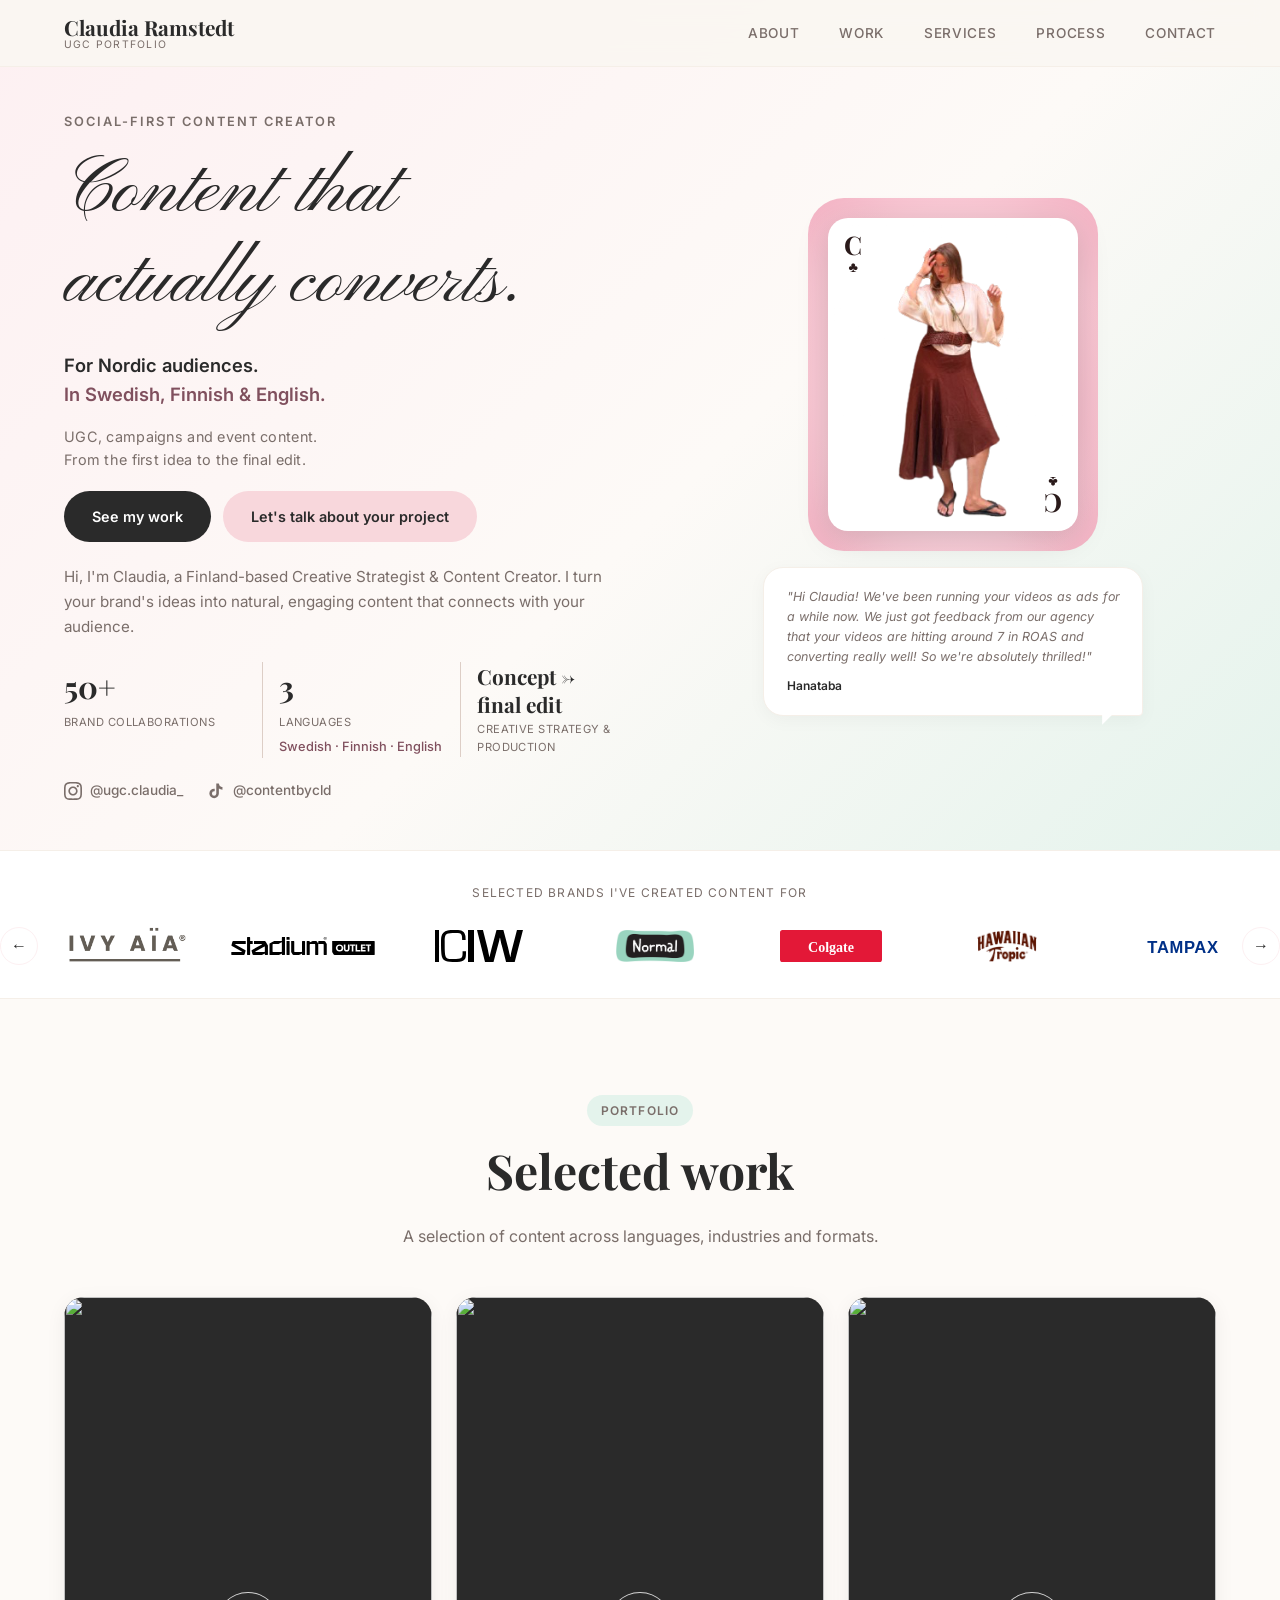
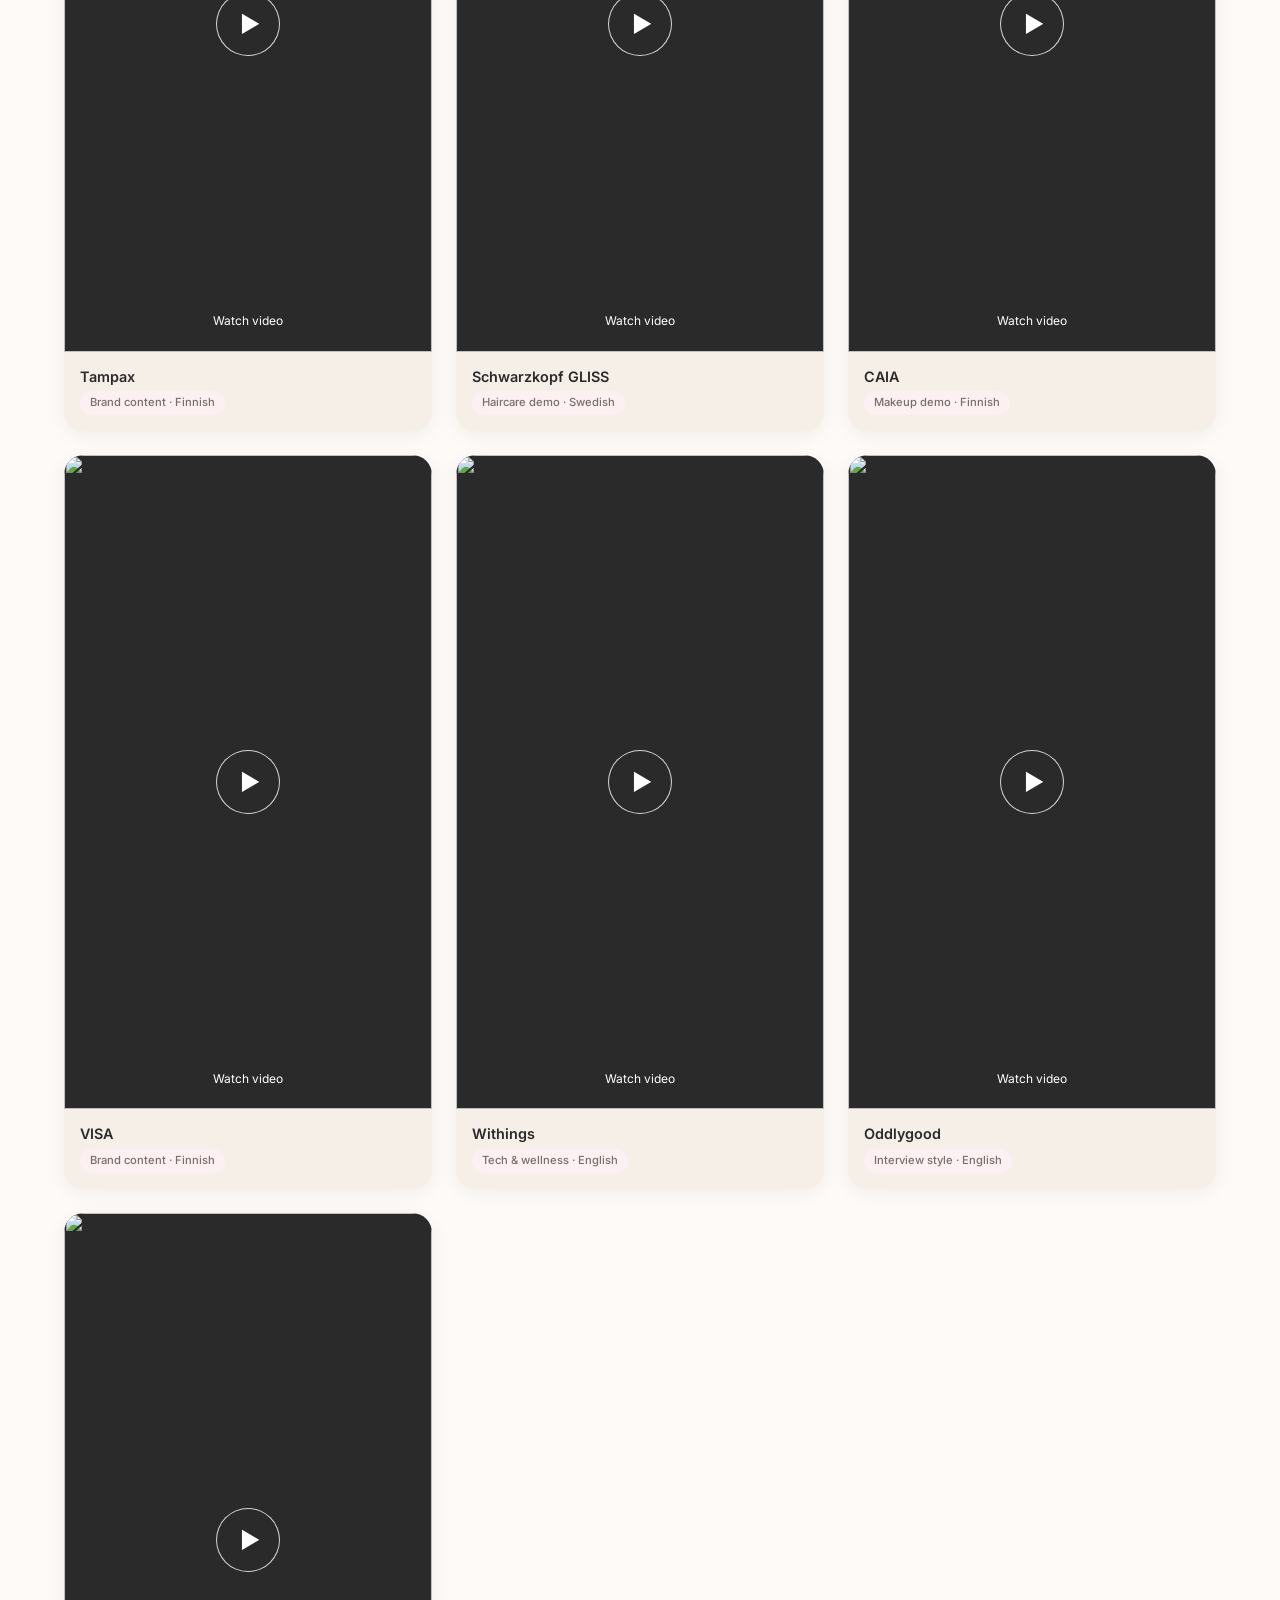
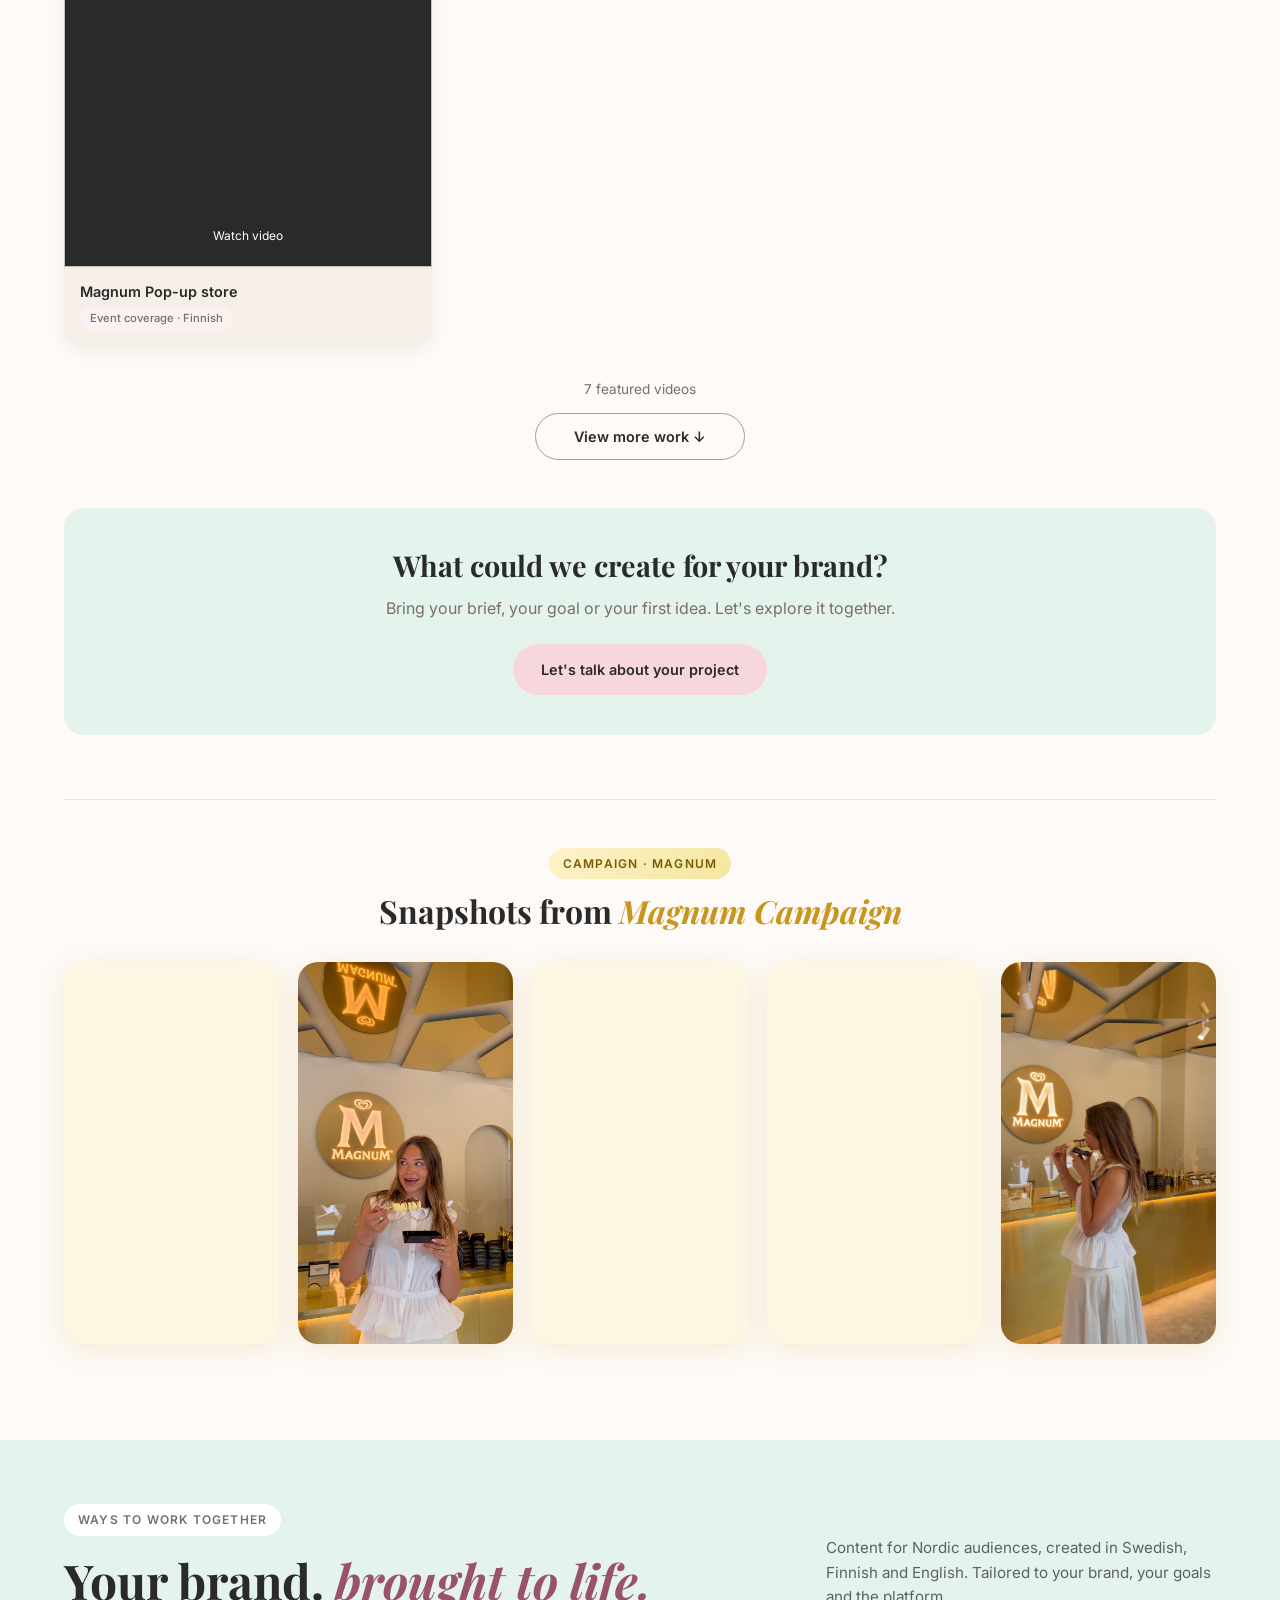
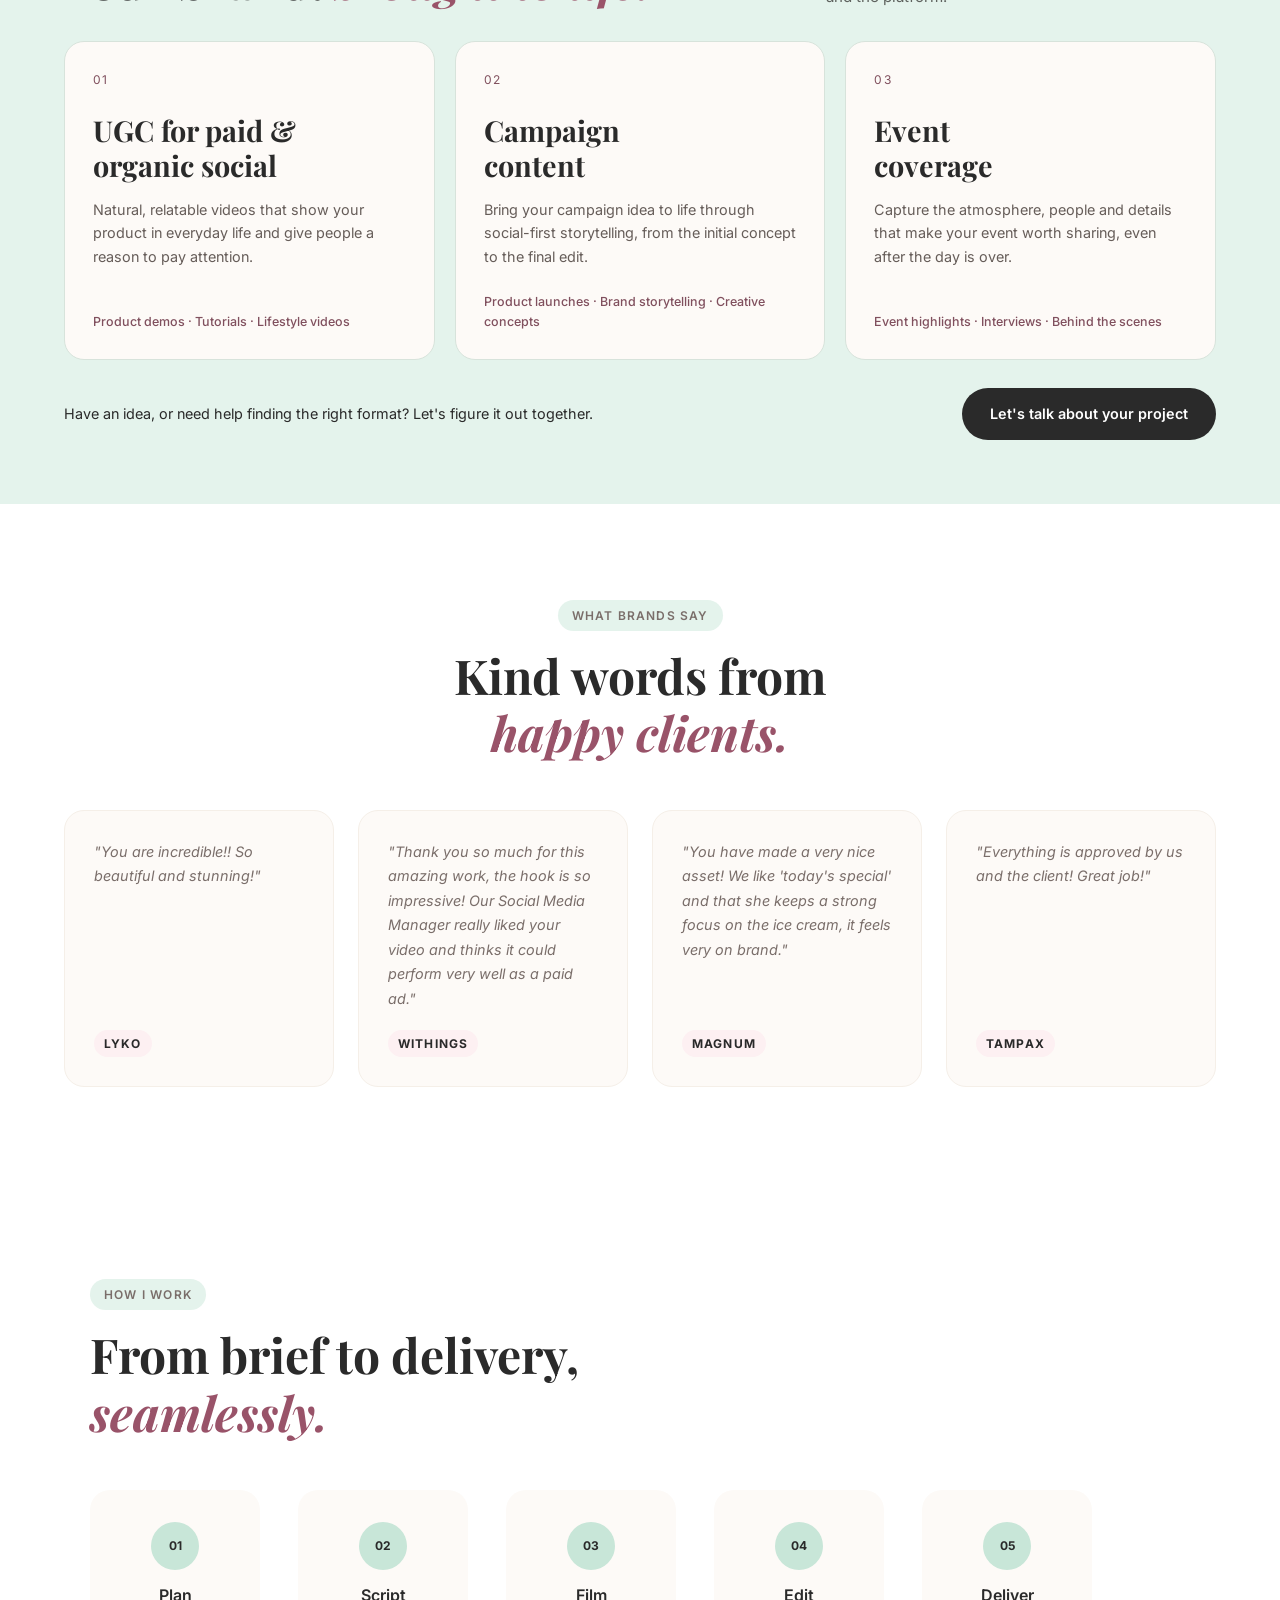
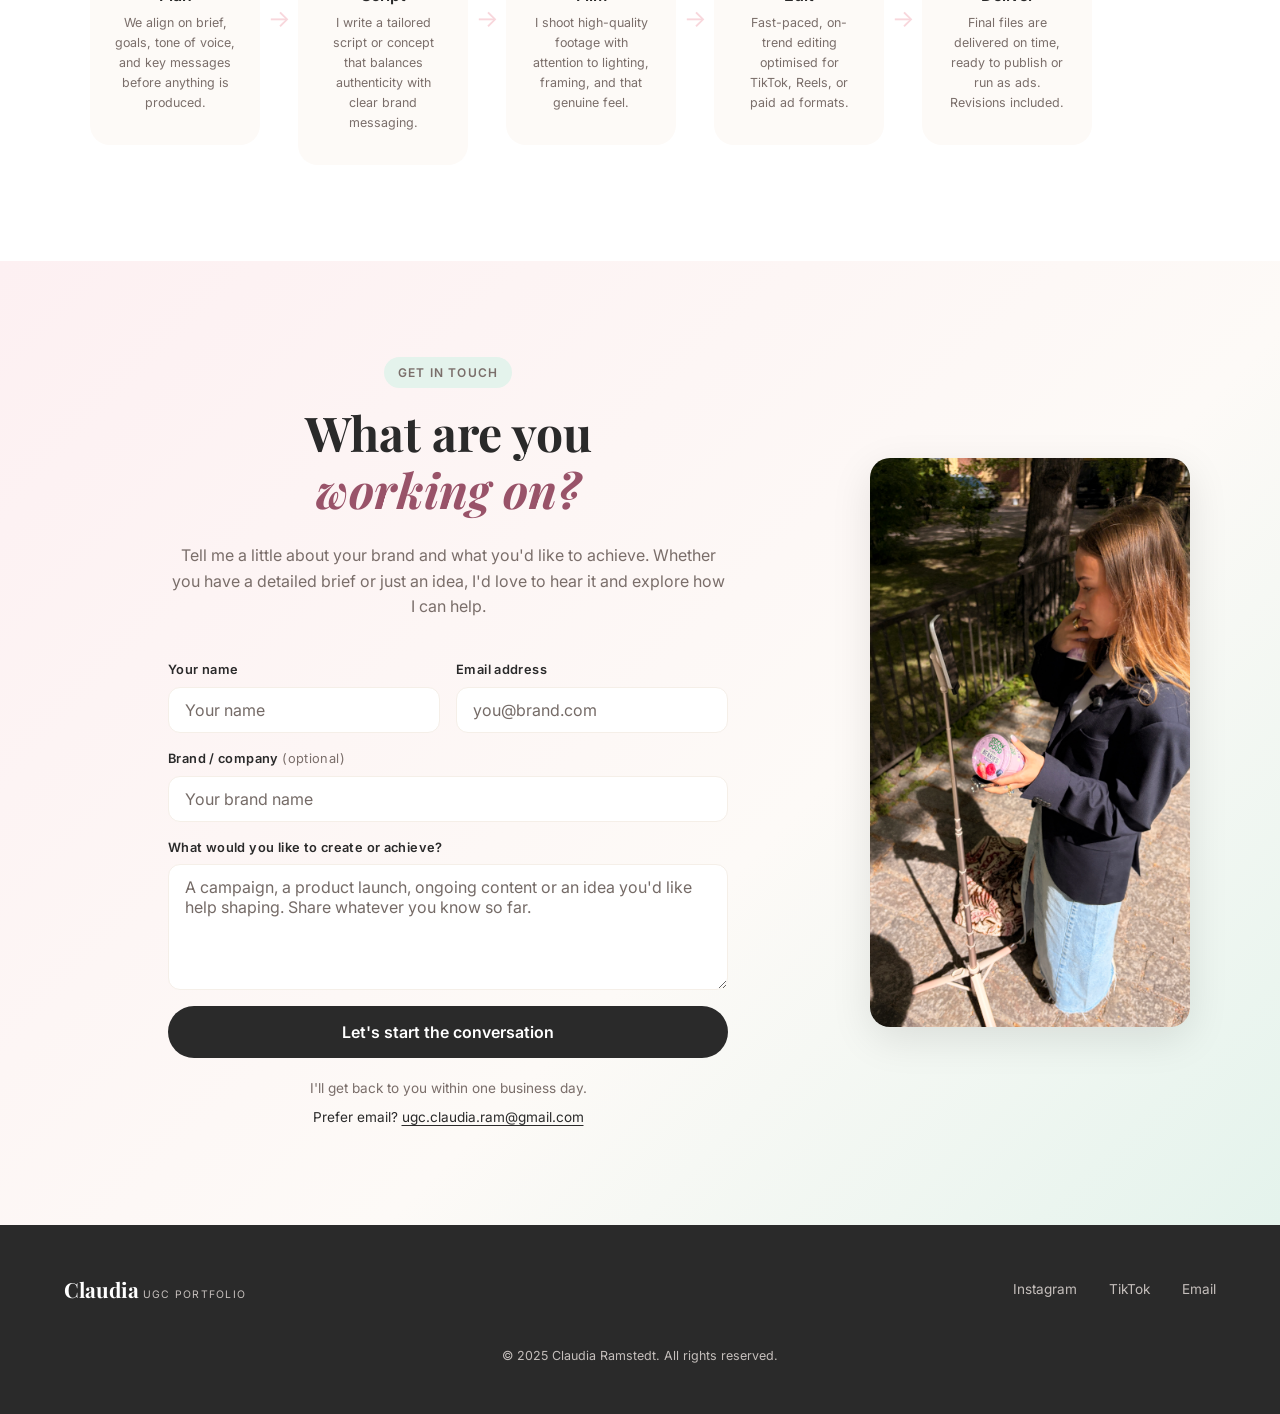
==== commit 07ad3abe: "Add Tampax video to selected work" ====
--- a/index.html
+++ b/index.html
@@ -192,6 +192,19 @@
     </nav>
     <div id="portfolio-library" tabindex="-1">
     <div class="work-grid" id="featured-work">
+      <article class="video-card" data-language="finnish" data-featured="true">
+        <div class="video-wrap">
+          <a class="video-play" href="https://www.youtube.com/watch?v=IJAnEup99UM" target="_blank" rel="noopener" data-video-src="https://www.youtube.com/embed/IJAnEup99UM?rel=0" aria-label="Play Tampax in Finnish">
+            <img src="https://i.ytimg.com/vi/IJAnEup99UM/maxresdefault.jpg" alt="" loading="lazy" width="480" height="360" />
+            <span class="play-icon" aria-hidden="true">▶</span>
+            <span class="play-caption">Watch video</span>
+          </a>
+        </div>
+        <div class="video-meta">
+          <h3 class="video-brand">Tampax</h3>
+          <p class="video-category">Brand content · Finnish</p>
+        </div>
+      </article>
       <article class="video-card" data-language="swedish" data-featured="true">
         <div class="video-wrap">
           <a class="video-play" href="https://www.youtube.com/watch?v=O1Oa25pj_bY" target="_blank" rel="noopener" data-video-src="https://www.youtube.com/embed/O1Oa25pj_bY?rel=0" aria-label="Play Schwarzkopf GLISS in Swedish">
@@ -429,7 +442,7 @@
     </div>
     </div>
     <div class="work-actions">
-      <p id="work-status" role="status">6 featured videos</p>
+      <p id="work-status" role="status">7 featured videos</p>
       <button type="button" class="btn btn-outline" id="work-toggle" aria-expanded="false" aria-controls="portfolio-library" hidden>View more work <span aria-hidden="true">↓</span></button>
     </div>
     <noscript><style>.video-card[hidden] { display: block !important; } #work-status { display: none; }</style></noscript>
@@ -625,7 +638,7 @@
     </div>
   </footer>
 
-  <script src="script.js"></script>
+  <script src="script.js?v=20261027"></script>
   <script defer src="/_vercel/insights/script.js"></script>
 </body>
 </html>
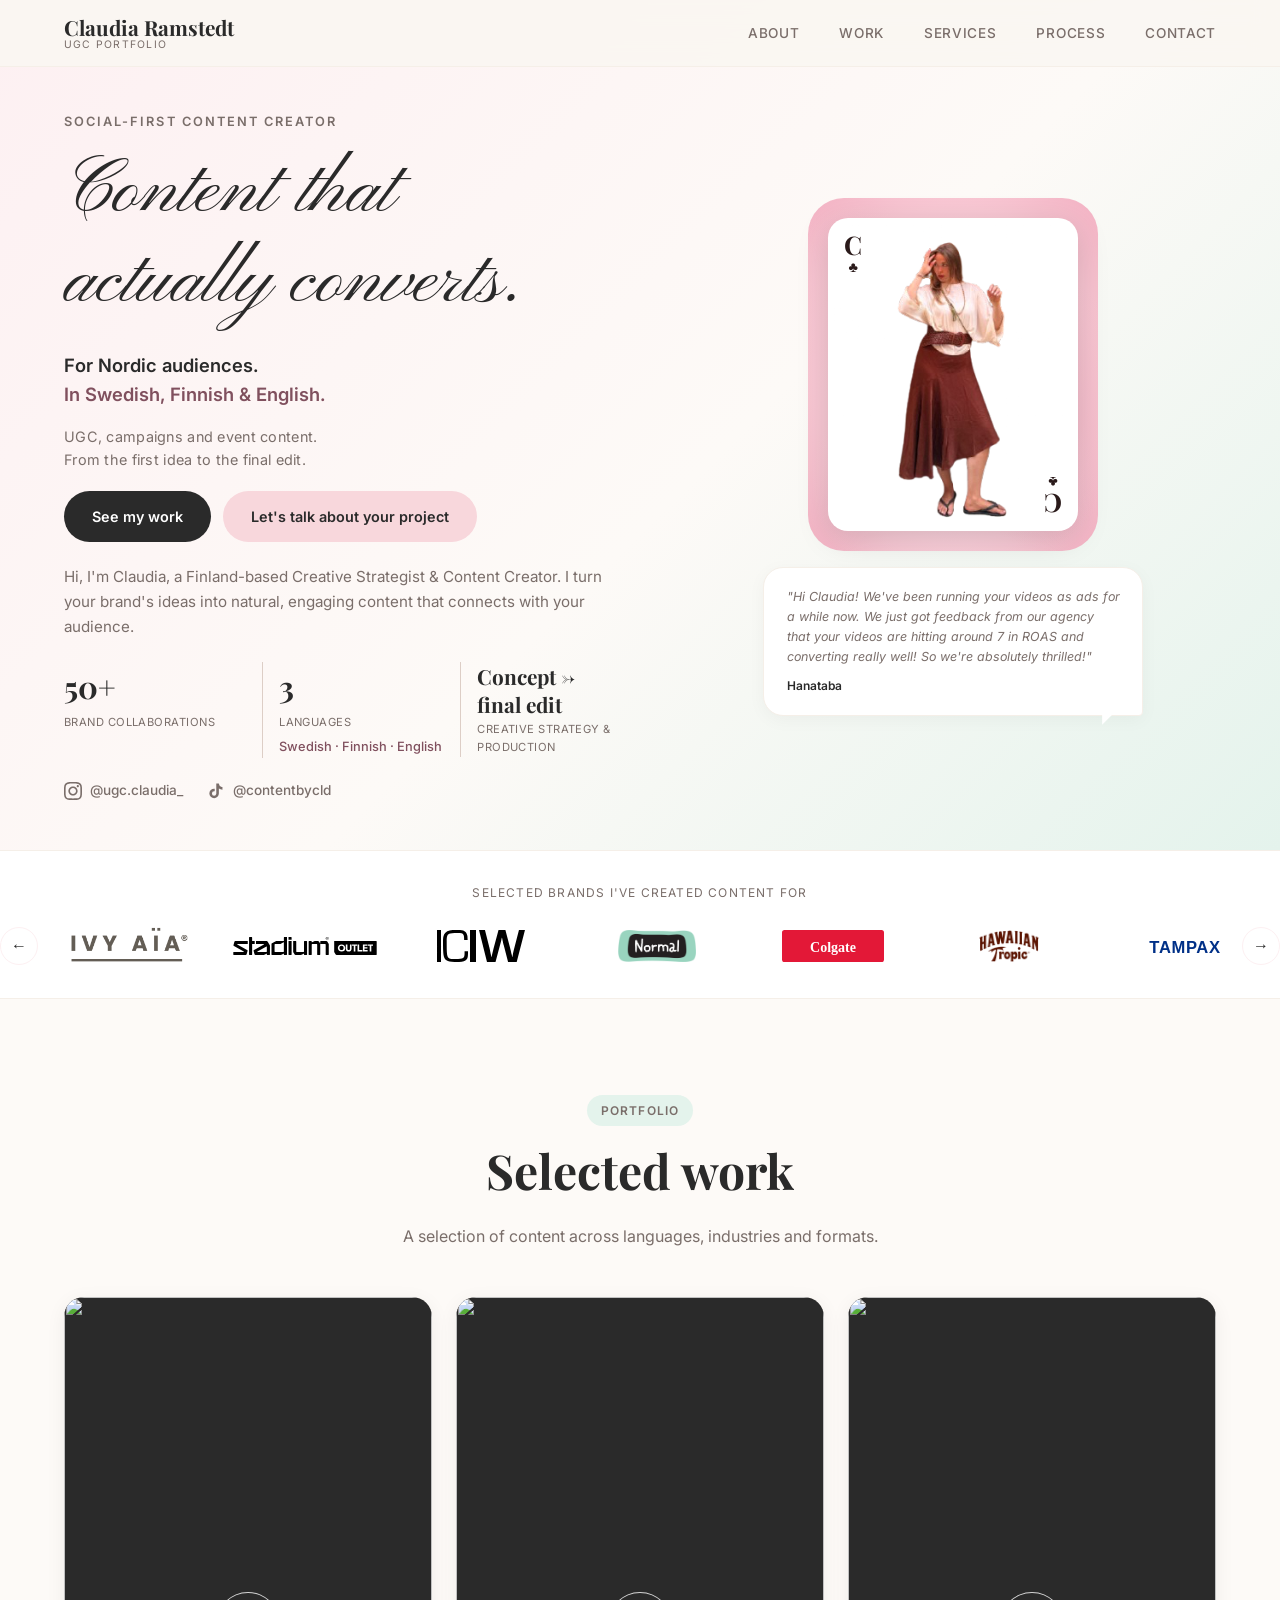
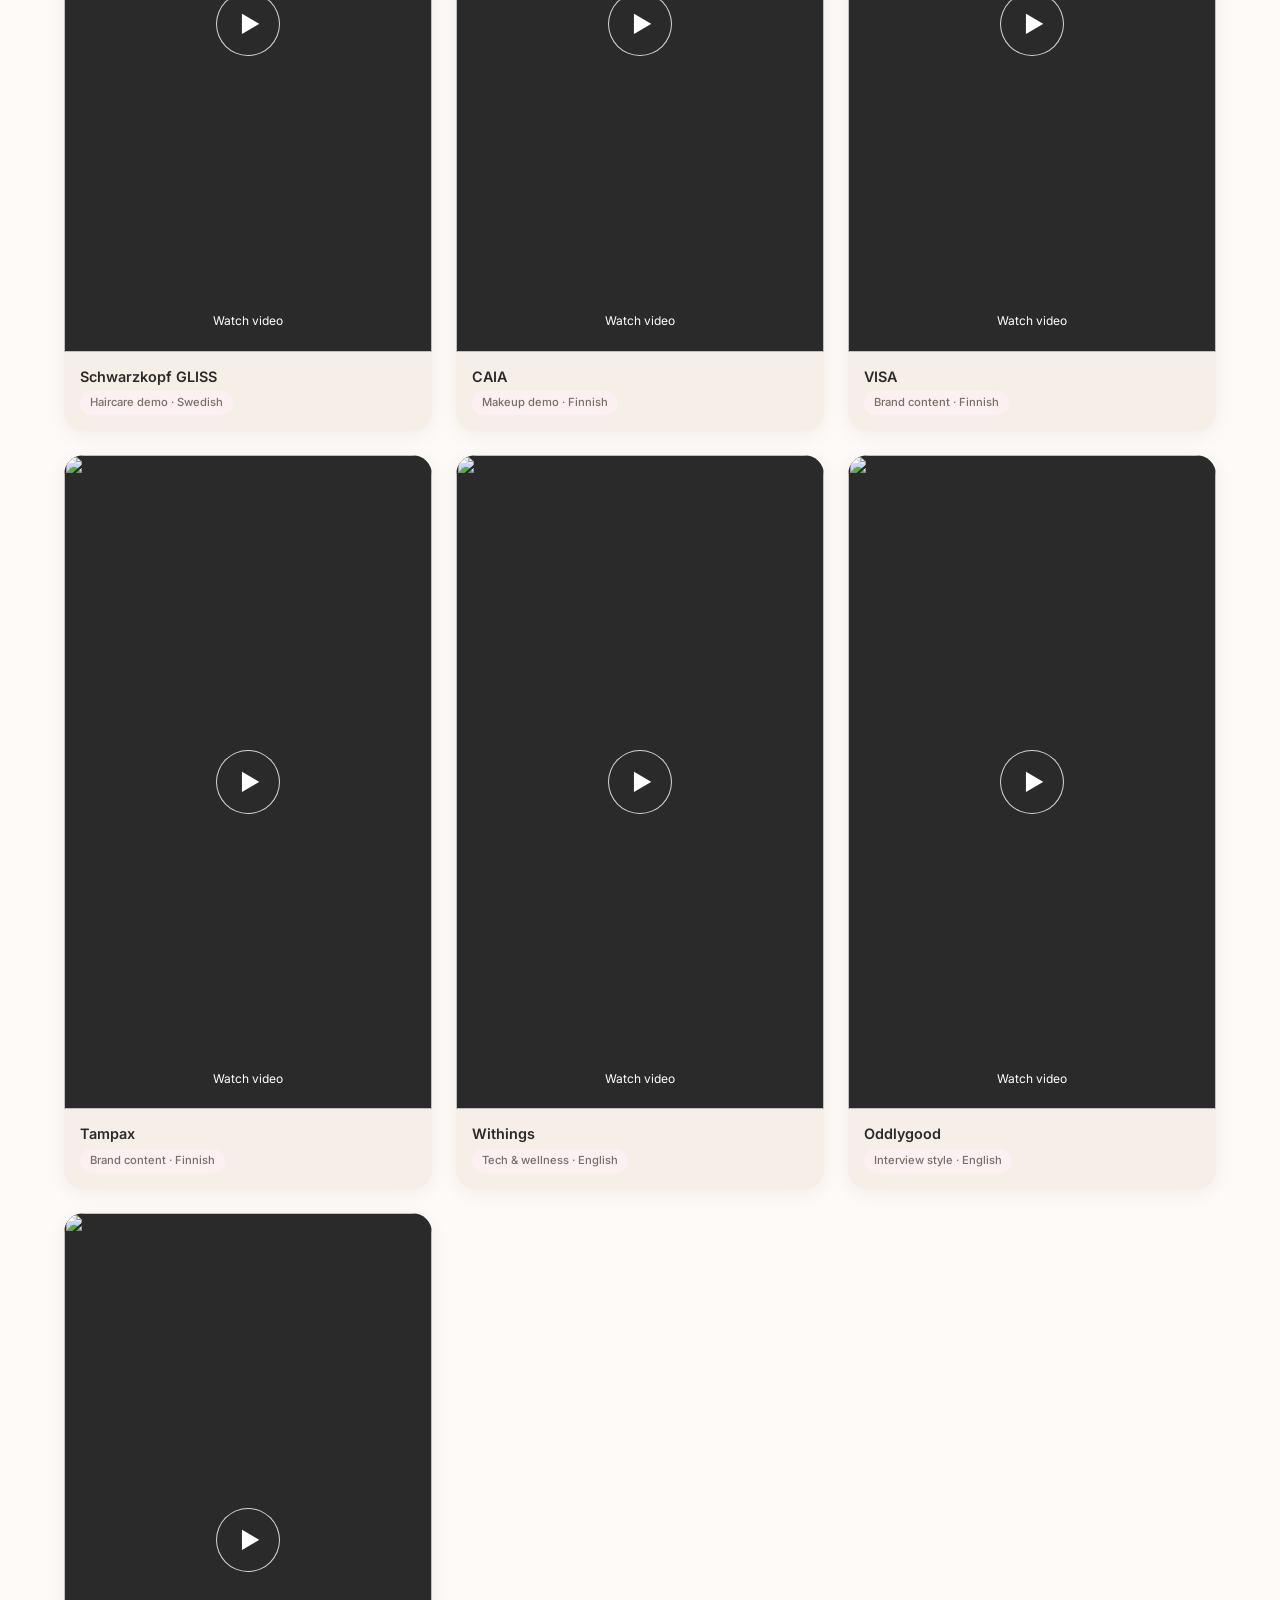
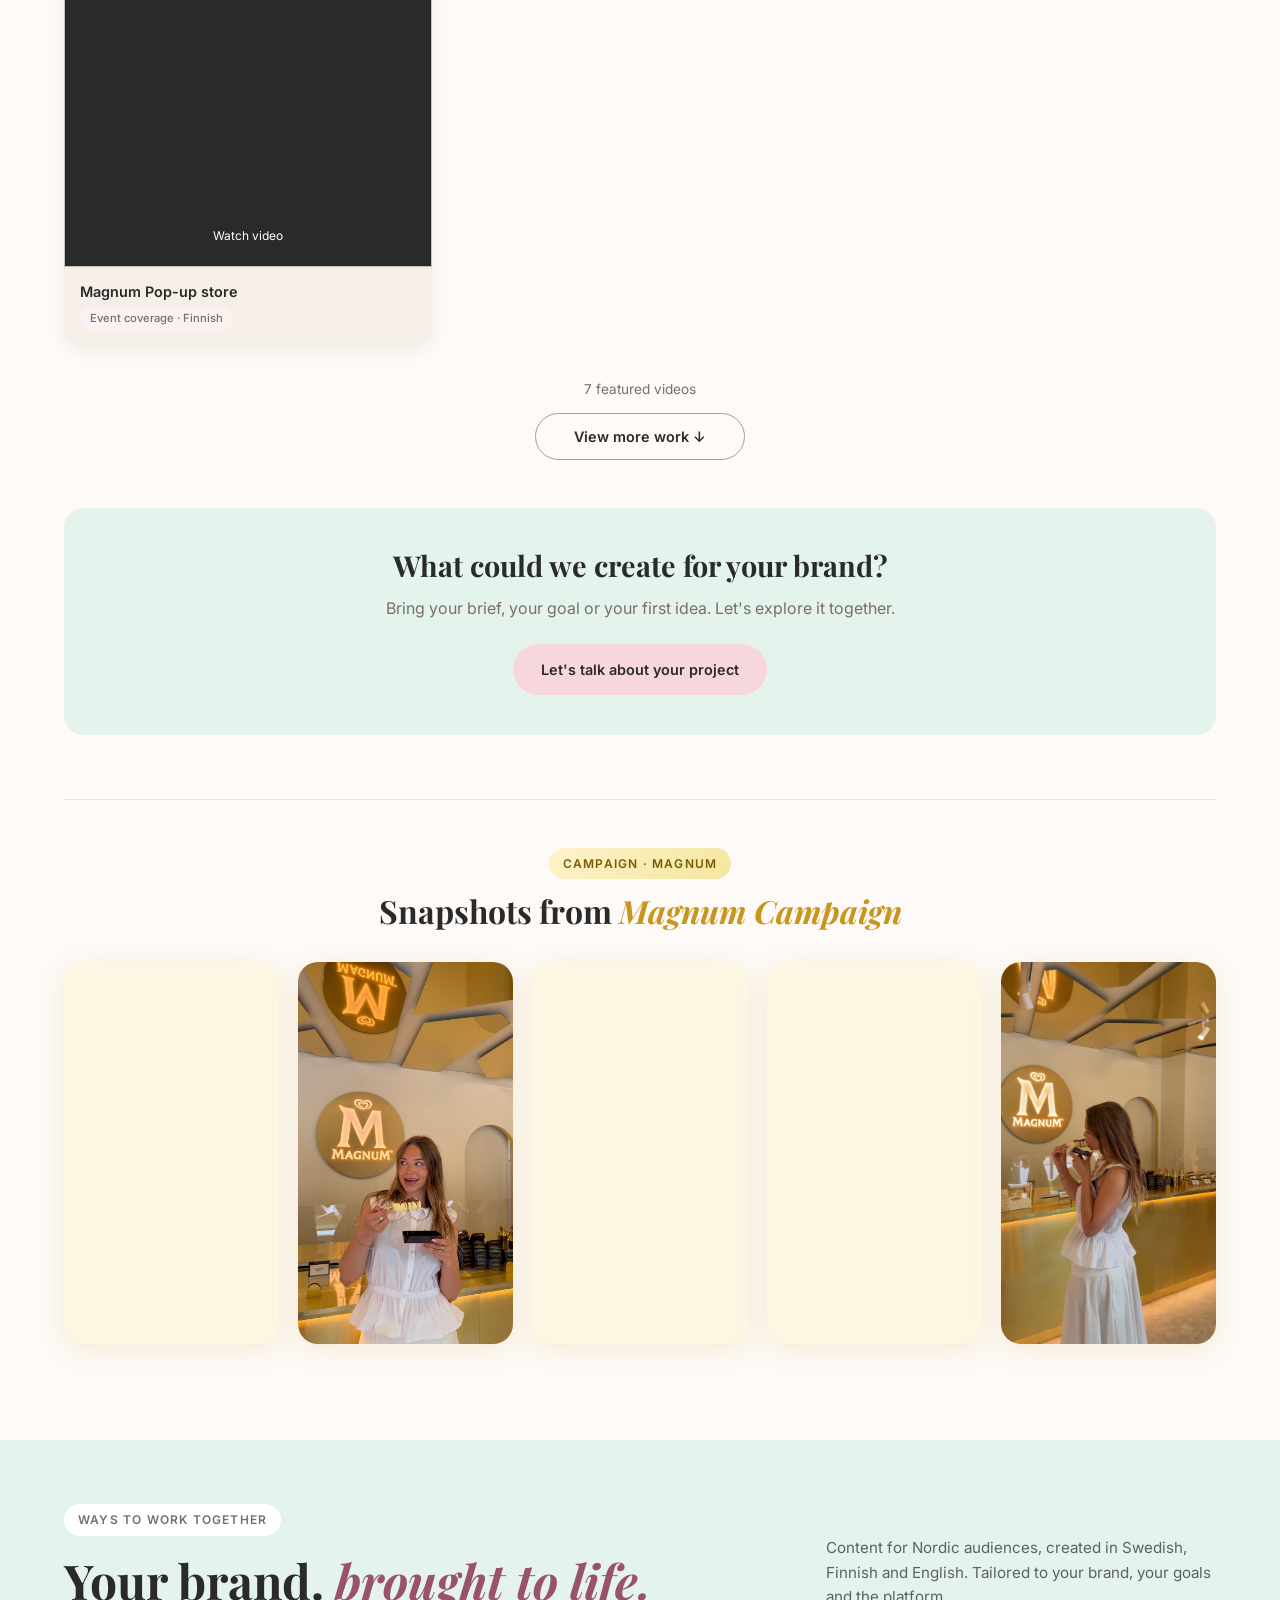
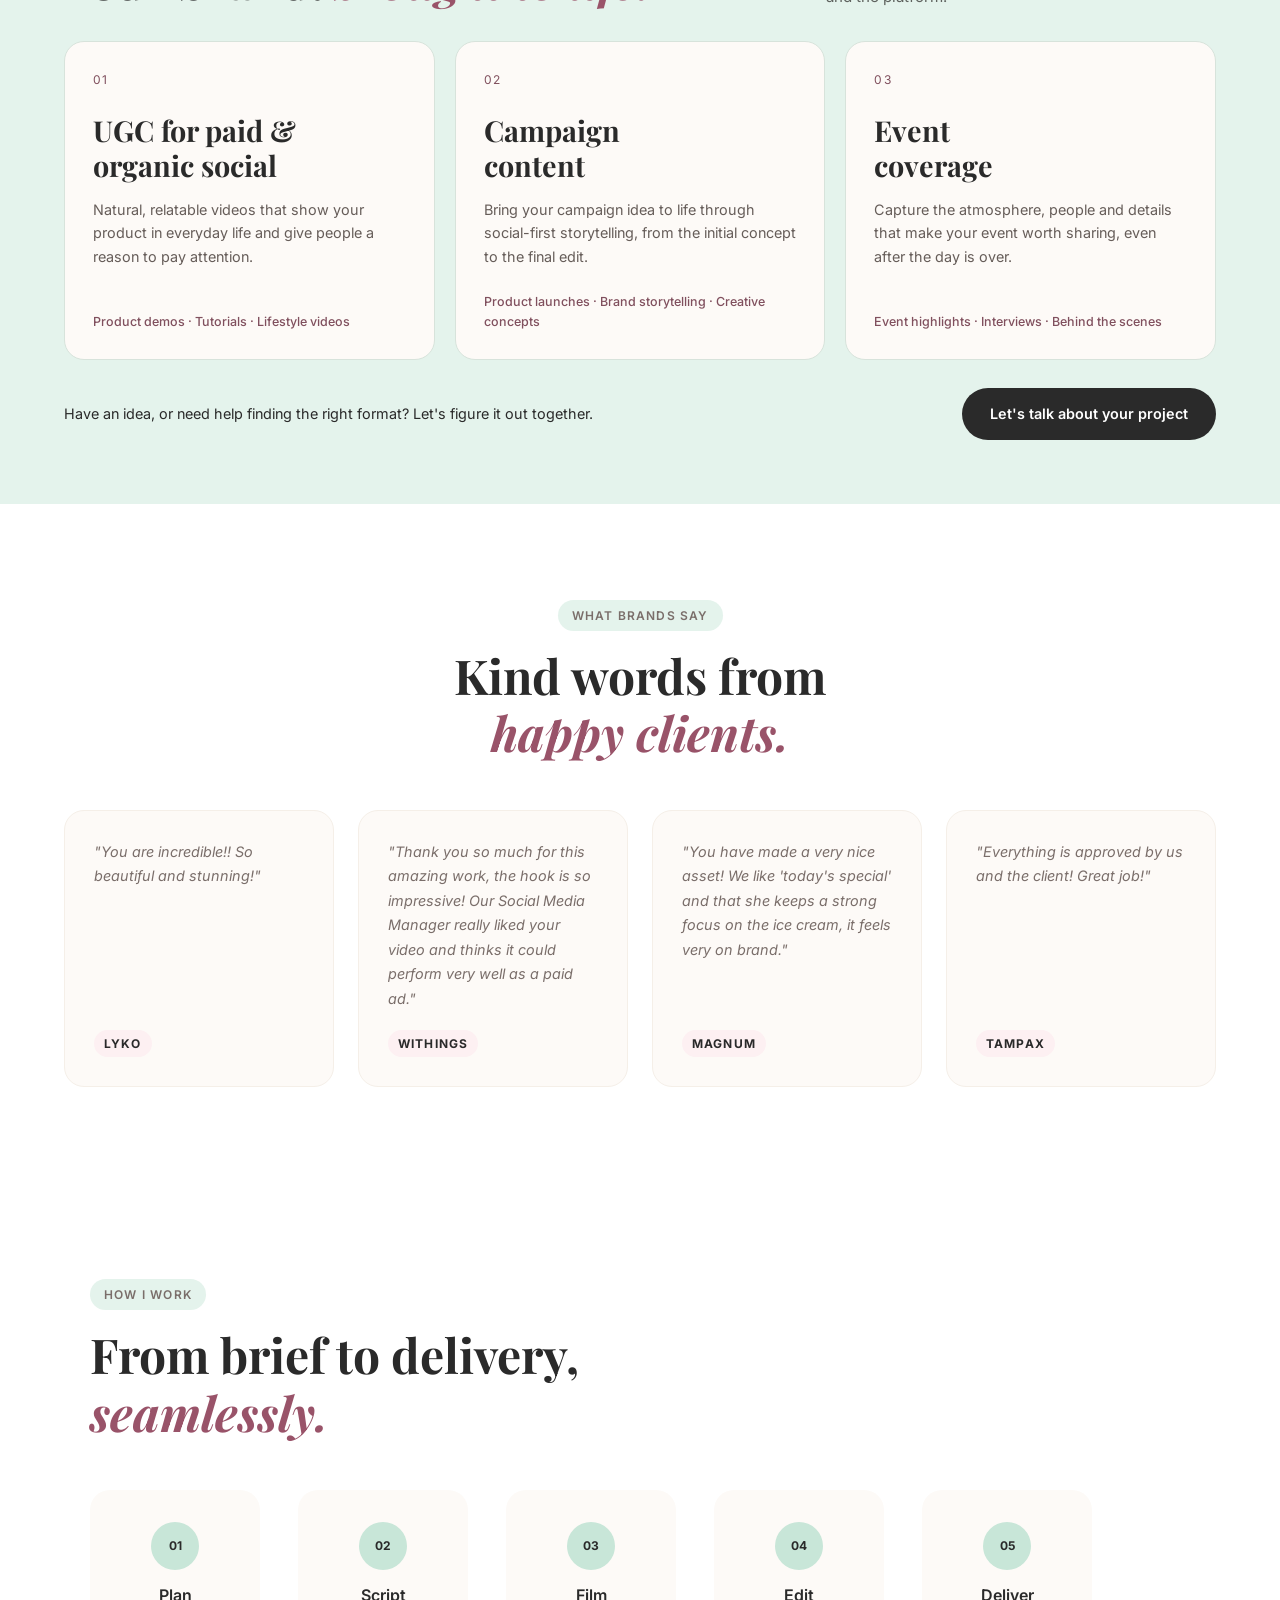
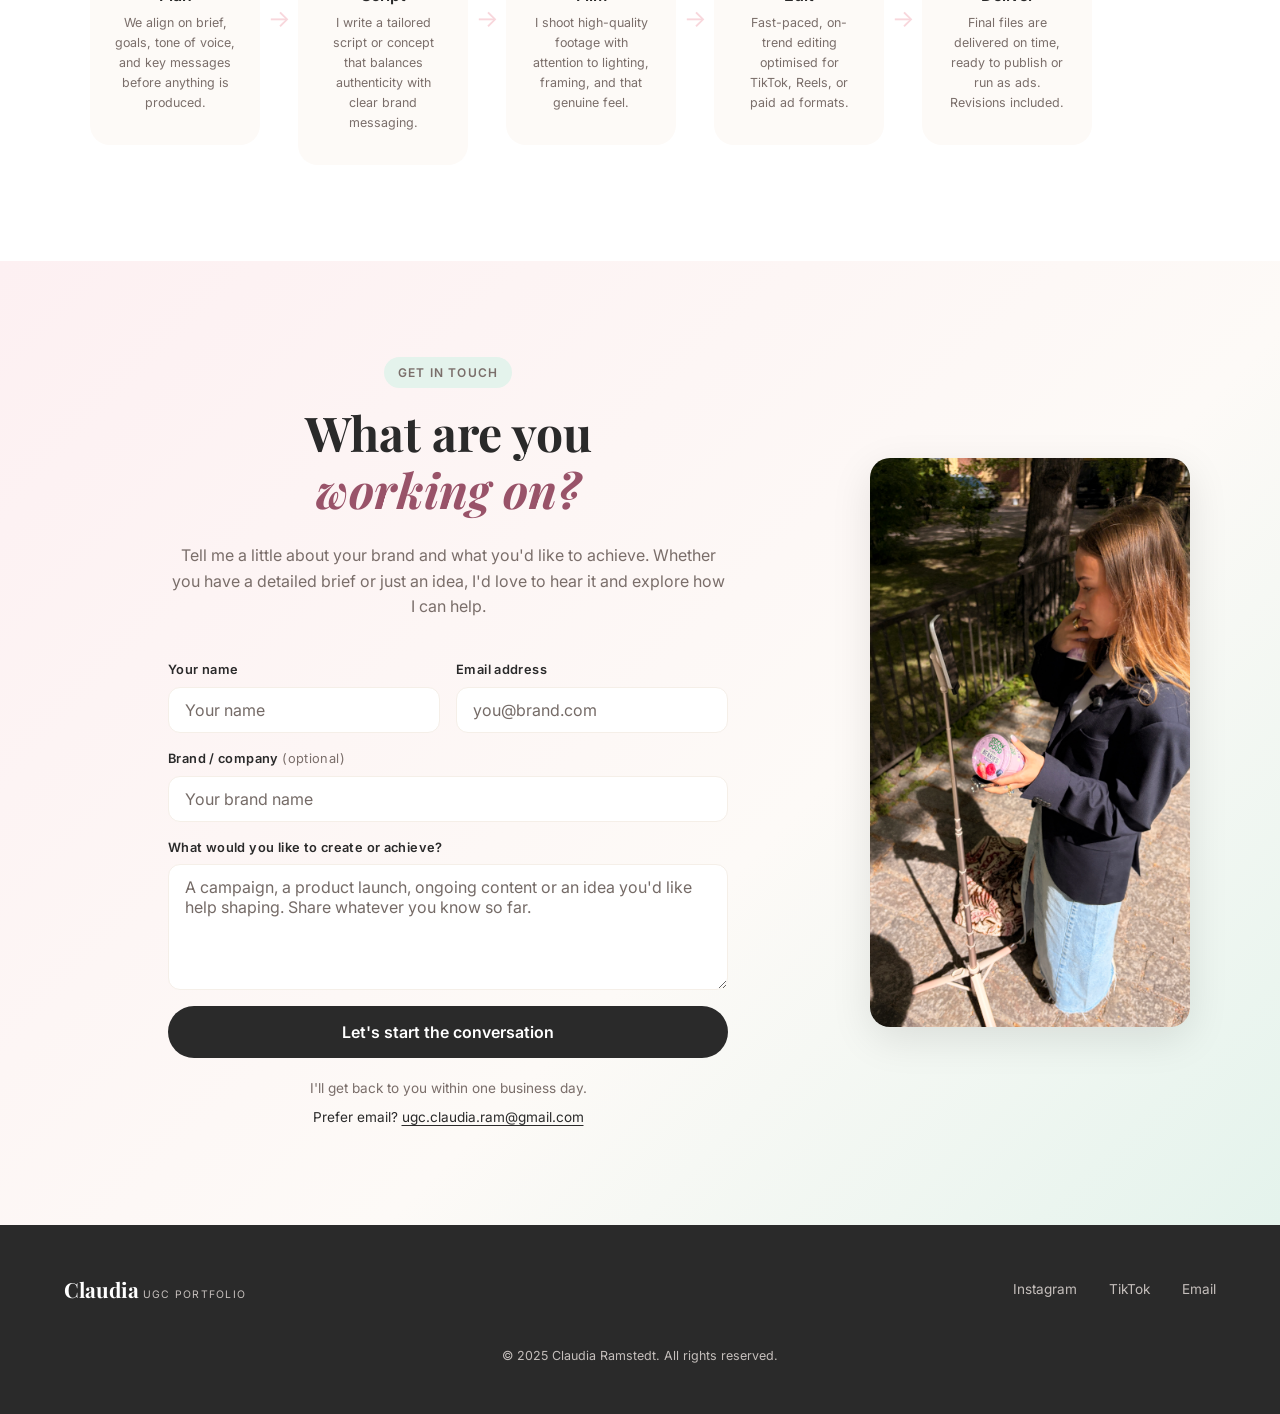
==== commit bc35307c: "Move Tampax to fourth position in selected work" ====
--- a/index.html
+++ b/index.html
@@ -192,6 +192,45 @@
     </nav>
     <div id="portfolio-library" tabindex="-1">
     <div class="work-grid" id="featured-work">
+      <article class="video-card" data-language="swedish" data-featured="true">
+        <div class="video-wrap">
+          <a class="video-play" href="https://www.youtube.com/watch?v=O1Oa25pj_bY" target="_blank" rel="noopener" data-video-src="https://www.youtube.com/embed/O1Oa25pj_bY?rel=0" aria-label="Play Schwarzkopf GLISS in Swedish">
+            <img src="https://i.ytimg.com/vi/O1Oa25pj_bY/maxresdefault.jpg" alt="" loading="lazy" width="480" height="360" />
+            <span class="play-icon" aria-hidden="true">▶</span>
+            <span class="play-caption">Watch video</span>
+          </a>
+        </div>
+        <div class="video-meta">
+          <h3 class="video-brand">Schwarzkopf GLISS</h3>
+          <p class="video-category">Haircare demo · Swedish</p>
+        </div>
+      </article>
+      <article class="video-card" data-language="finnish" data-featured="true">
+        <div class="video-wrap">
+          <a class="video-play" href="https://www.youtube.com/watch?v=mBa-VuxCohE" target="_blank" rel="noopener" data-video-src="https://www.youtube.com/embed/mBa-VuxCohE?rel=0" aria-label="Play CAIA in Finnish">
+            <img src="https://i.ytimg.com/vi/mBa-VuxCohE/maxresdefault.jpg" alt="" loading="lazy" width="480" height="360" />
+            <span class="play-icon" aria-hidden="true">▶</span>
+            <span class="play-caption">Watch video</span>
+          </a>
+        </div>
+        <div class="video-meta">
+          <h3 class="video-brand">CAIA</h3>
+          <p class="video-category">Makeup demo · Finnish</p>
+        </div>
+      </article>
+      <article class="video-card" data-language="finnish" data-featured="true">
+        <div class="video-wrap">
+          <a class="video-play" href="https://www.youtube.com/watch?v=eJ7H4jAOgkE" target="_blank" rel="noopener" data-video-src="https://www.youtube.com/embed/eJ7H4jAOgkE?rel=0" aria-label="Play VISA in Finnish">
+            <img src="https://i.ytimg.com/vi/eJ7H4jAOgkE/maxresdefault.jpg" alt="" loading="lazy" width="480" height="360" />
+            <span class="play-icon" aria-hidden="true">▶</span>
+            <span class="play-caption">Watch video</span>
+          </a>
+        </div>
+        <div class="video-meta">
+          <h3 class="video-brand">VISA</h3>
+          <p class="video-category">Brand content · Finnish</p>
+        </div>
+      </article>
       <article class="video-card" data-language="finnish" data-featured="true">
         <div class="video-wrap">
           <a class="video-play" href="https://www.youtube.com/watch?v=IJAnEup99UM" target="_blank" rel="noopener" data-video-src="https://www.youtube.com/embed/IJAnEup99UM?rel=0" aria-label="Play Tampax in Finnish">
@@ -202,45 +241,6 @@
         </div>
         <div class="video-meta">
           <h3 class="video-brand">Tampax</h3>
-          <p class="video-category">Brand content · Finnish</p>
-        </div>
-      </article>
-      <article class="video-card" data-language="swedish" data-featured="true">
-        <div class="video-wrap">
-          <a class="video-play" href="https://www.youtube.com/watch?v=O1Oa25pj_bY" target="_blank" rel="noopener" data-video-src="https://www.youtube.com/embed/O1Oa25pj_bY?rel=0" aria-label="Play Schwarzkopf GLISS in Swedish">
-            <img src="https://i.ytimg.com/vi/O1Oa25pj_bY/maxresdefault.jpg" alt="" loading="lazy" width="480" height="360" />
-            <span class="play-icon" aria-hidden="true">▶</span>
-            <span class="play-caption">Watch video</span>
-          </a>
-        </div>
-        <div class="video-meta">
-          <h3 class="video-brand">Schwarzkopf GLISS</h3>
-          <p class="video-category">Haircare demo · Swedish</p>
-        </div>
-      </article>
-      <article class="video-card" data-language="finnish" data-featured="true">
-        <div class="video-wrap">
-          <a class="video-play" href="https://www.youtube.com/watch?v=mBa-VuxCohE" target="_blank" rel="noopener" data-video-src="https://www.youtube.com/embed/mBa-VuxCohE?rel=0" aria-label="Play CAIA in Finnish">
-            <img src="https://i.ytimg.com/vi/mBa-VuxCohE/maxresdefault.jpg" alt="" loading="lazy" width="480" height="360" />
-            <span class="play-icon" aria-hidden="true">▶</span>
-            <span class="play-caption">Watch video</span>
-          </a>
-        </div>
-        <div class="video-meta">
-          <h3 class="video-brand">CAIA</h3>
-          <p class="video-category">Makeup demo · Finnish</p>
-        </div>
-      </article>
-      <article class="video-card" data-language="finnish" data-featured="true">
-        <div class="video-wrap">
-          <a class="video-play" href="https://www.youtube.com/watch?v=eJ7H4jAOgkE" target="_blank" rel="noopener" data-video-src="https://www.youtube.com/embed/eJ7H4jAOgkE?rel=0" aria-label="Play VISA in Finnish">
-            <img src="https://i.ytimg.com/vi/eJ7H4jAOgkE/maxresdefault.jpg" alt="" loading="lazy" width="480" height="360" />
-            <span class="play-icon" aria-hidden="true">▶</span>
-            <span class="play-caption">Watch video</span>
-          </a>
-        </div>
-        <div class="video-meta">
-          <h3 class="video-brand">VISA</h3>
           <p class="video-category">Brand content · Finnish</p>
         </div>
       </article>
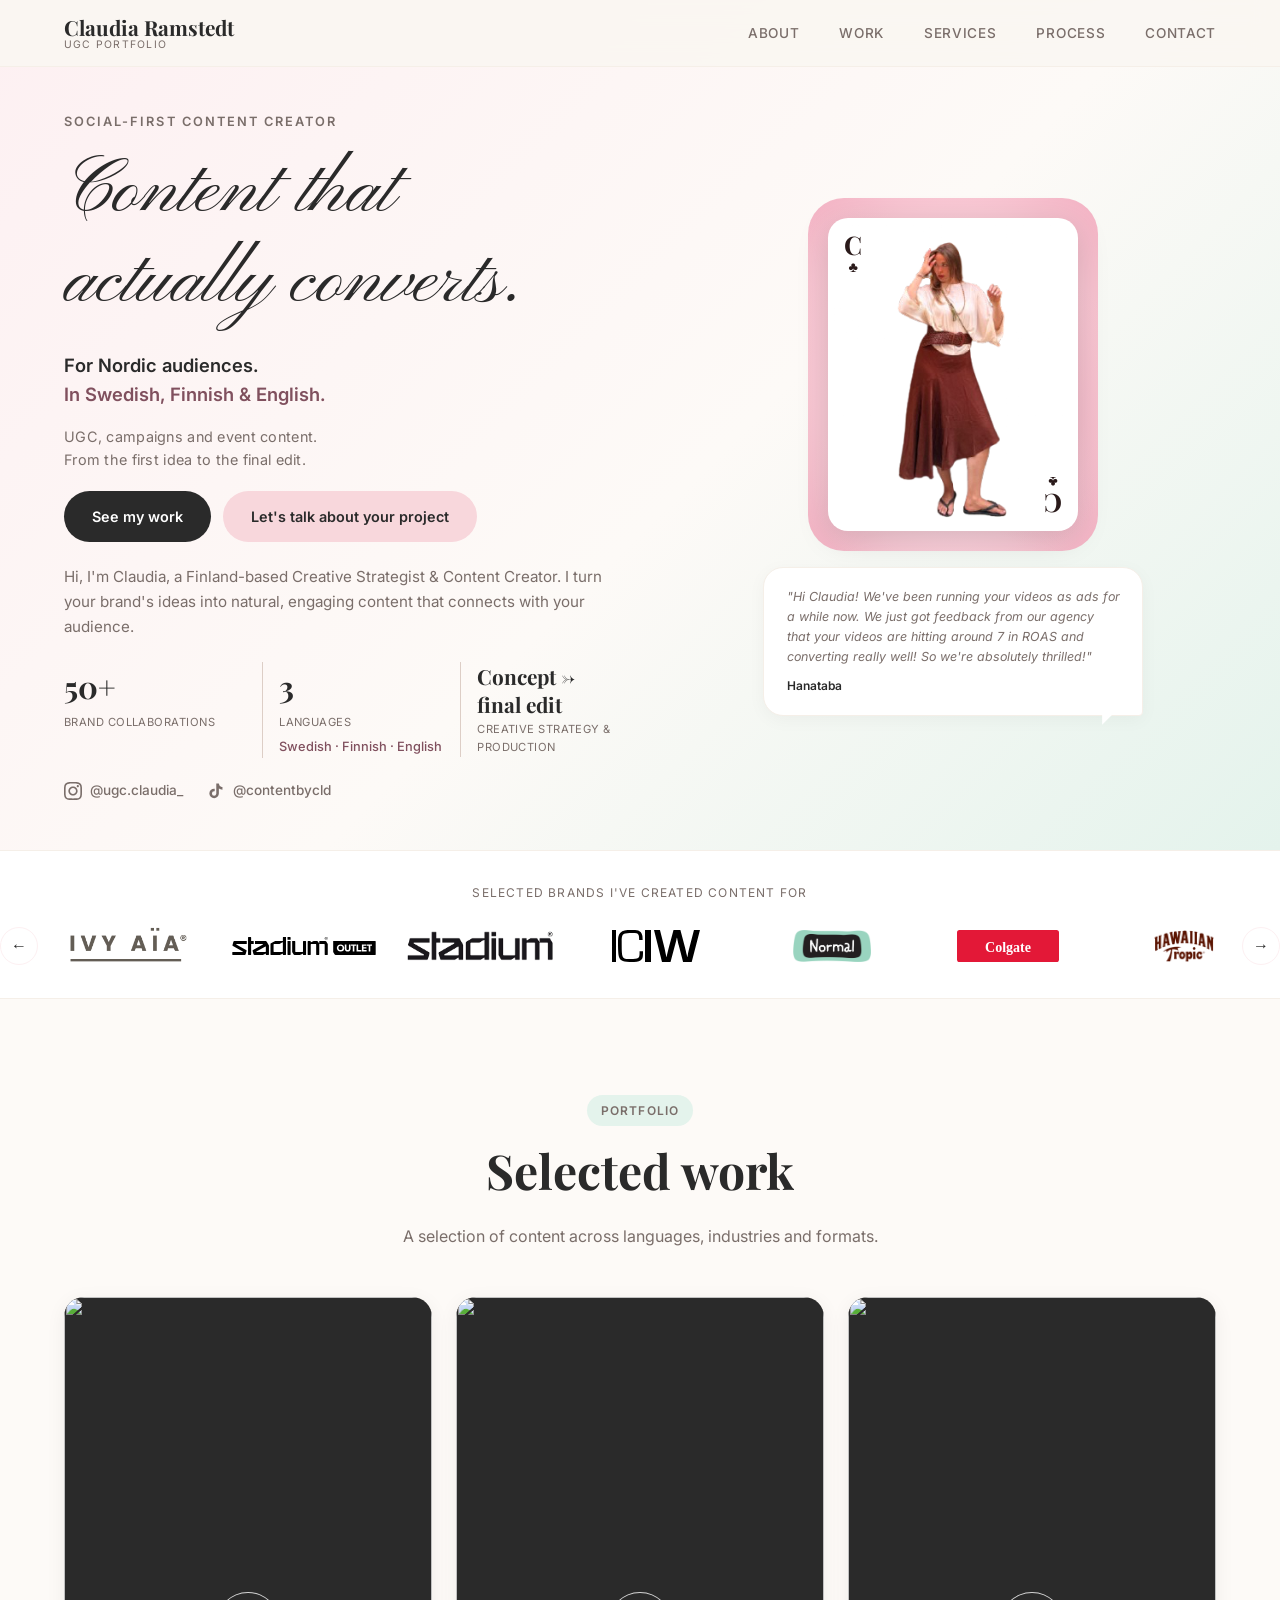
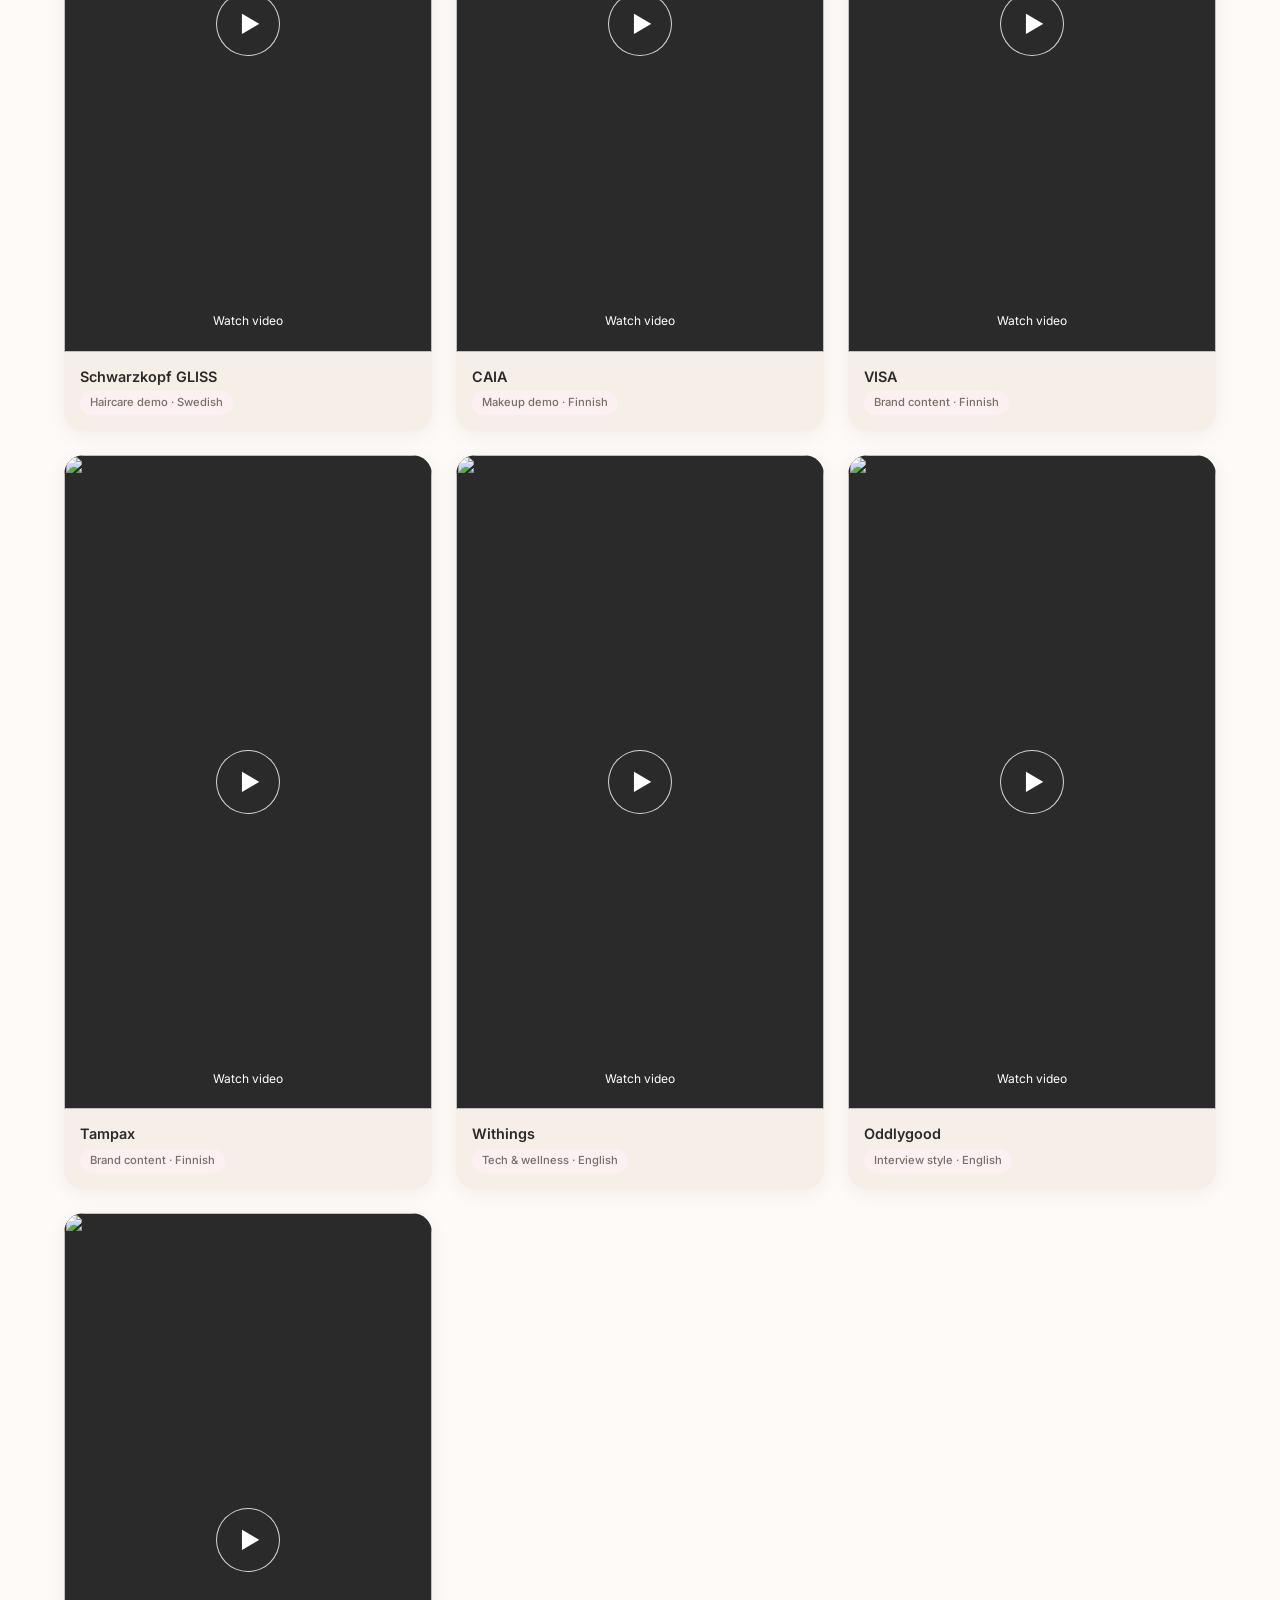
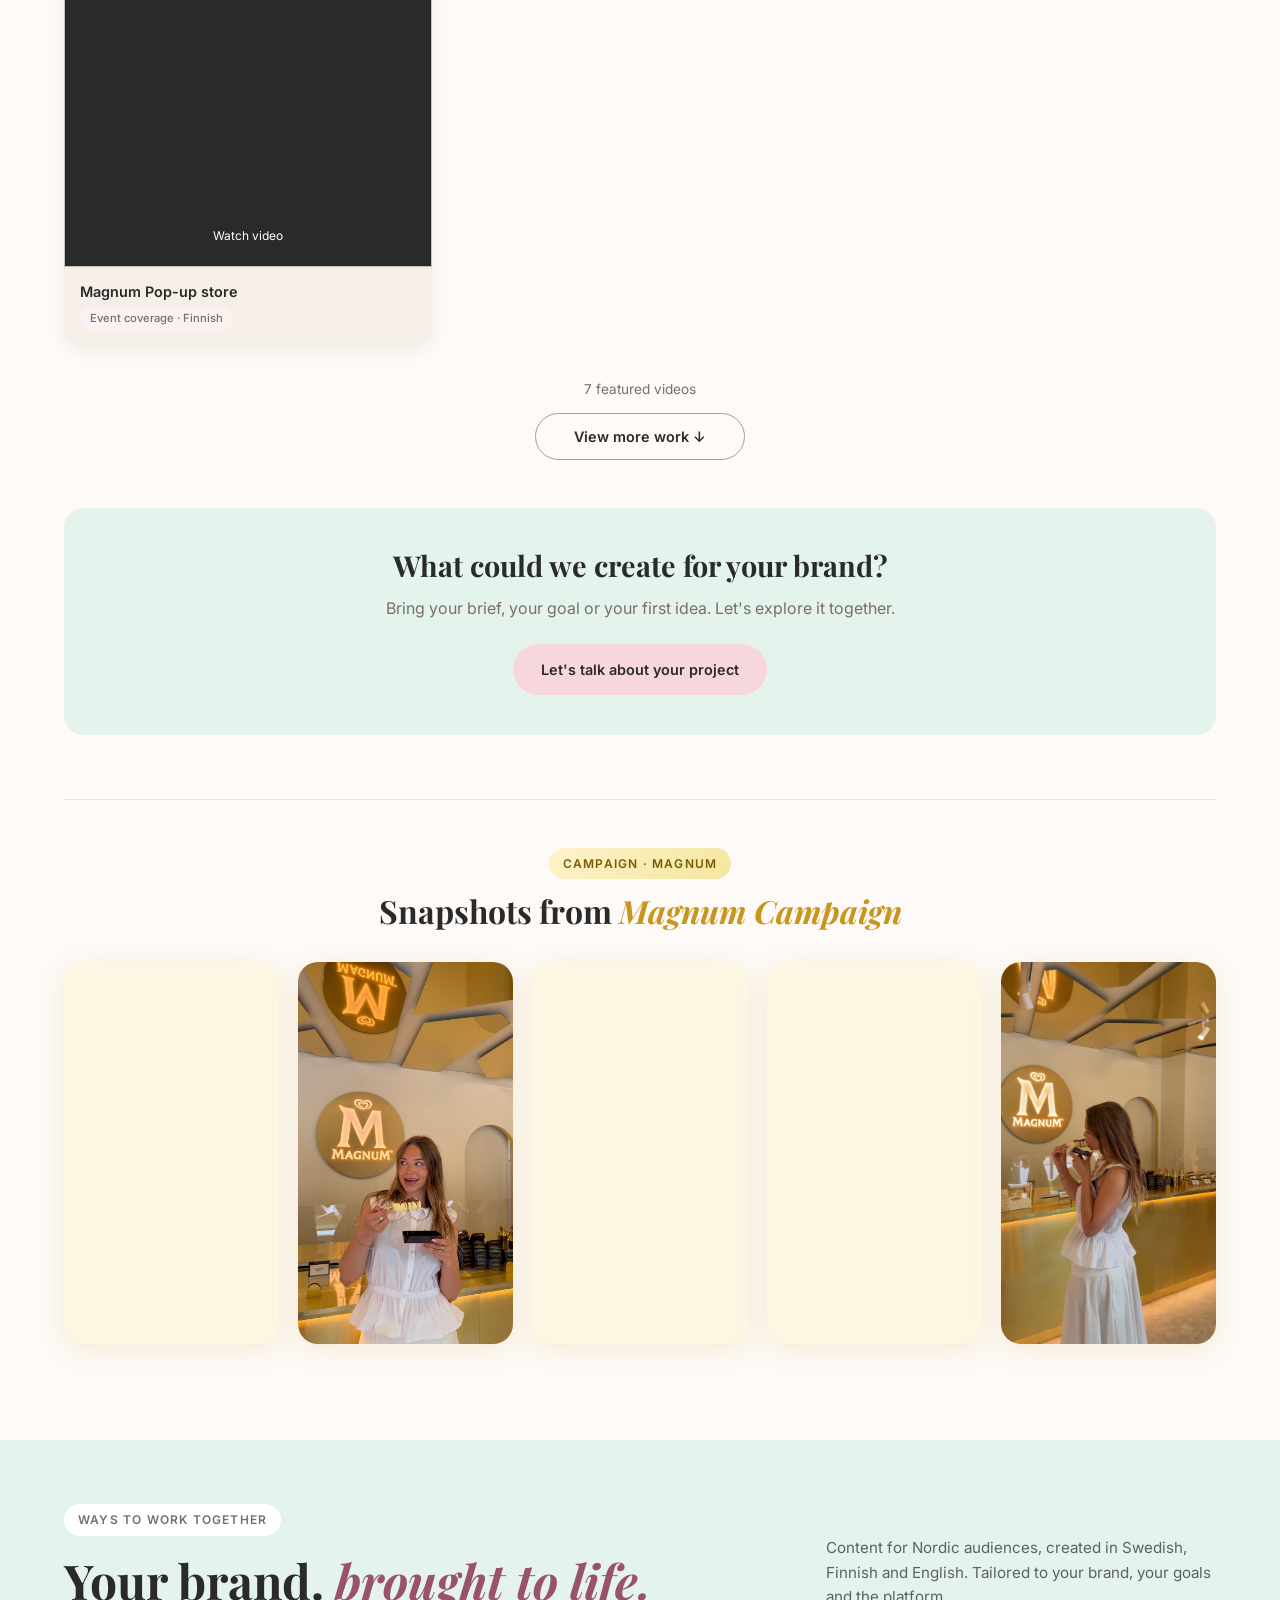
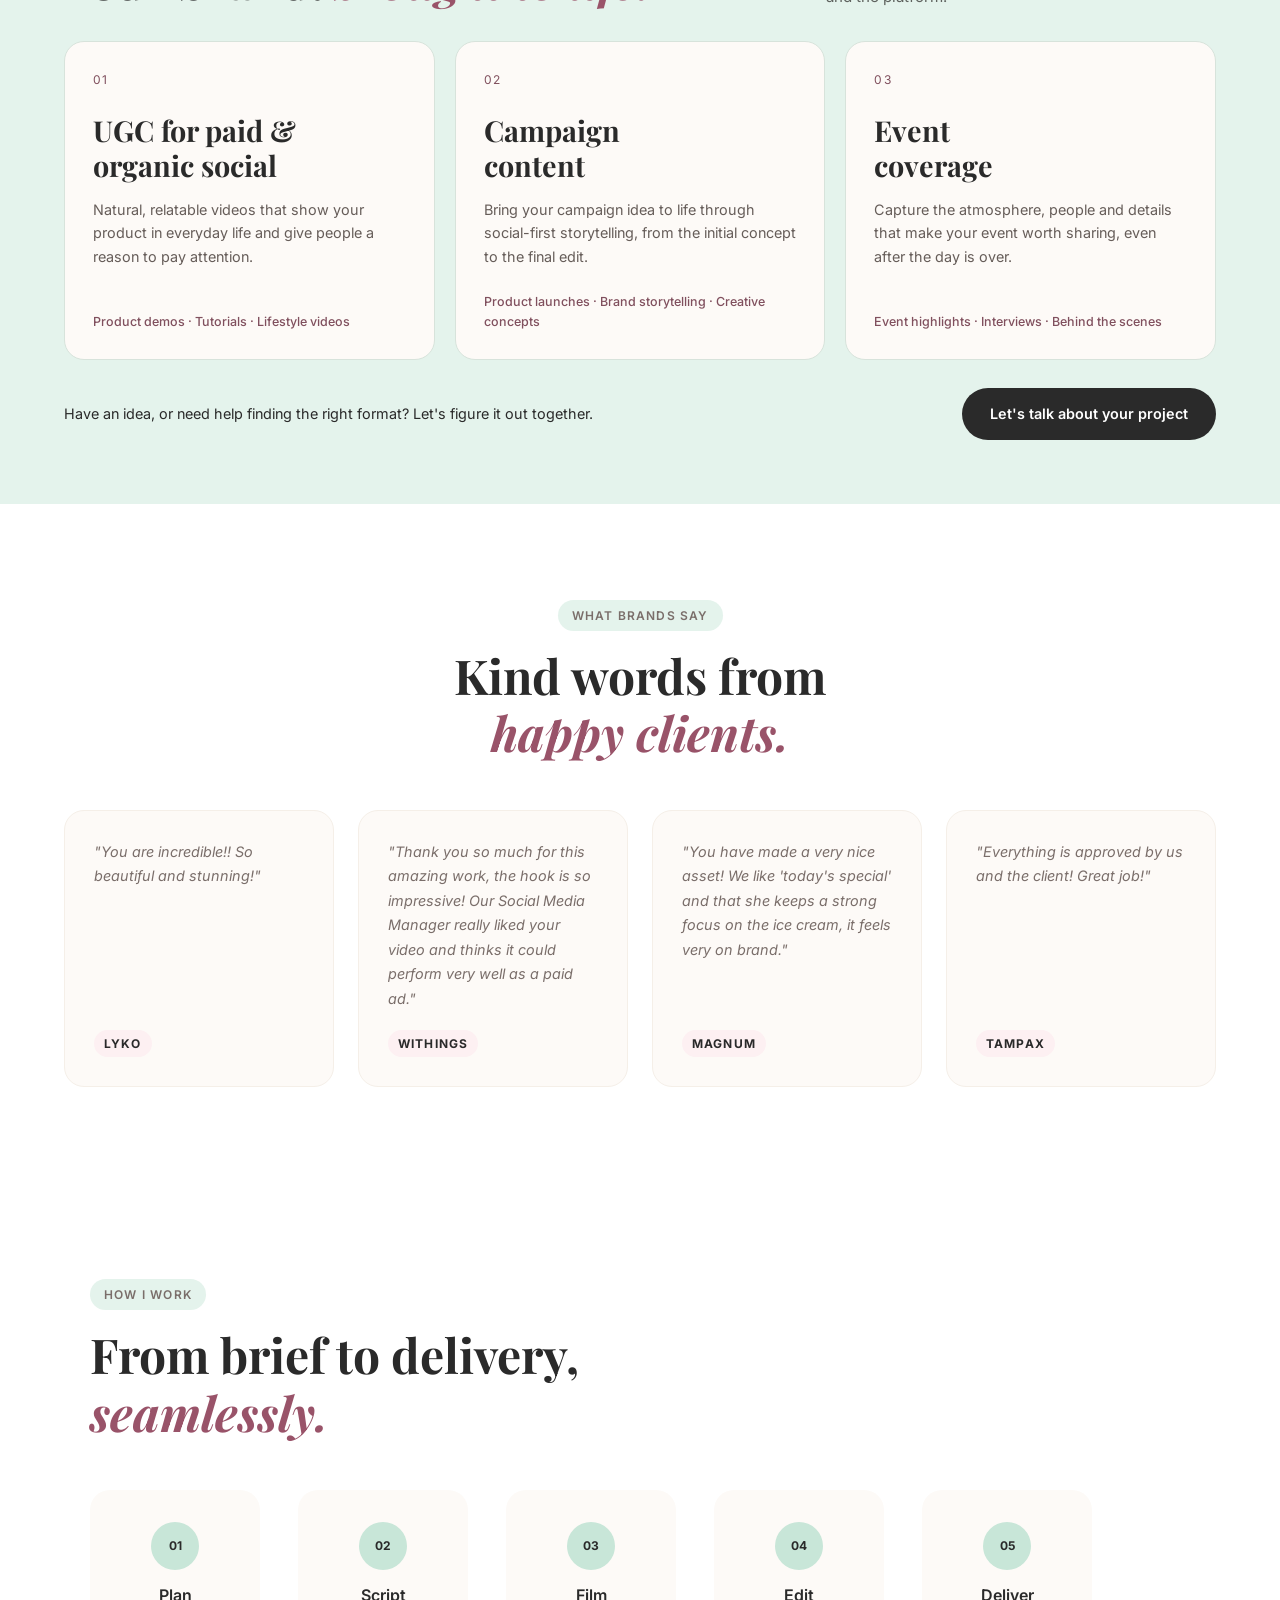
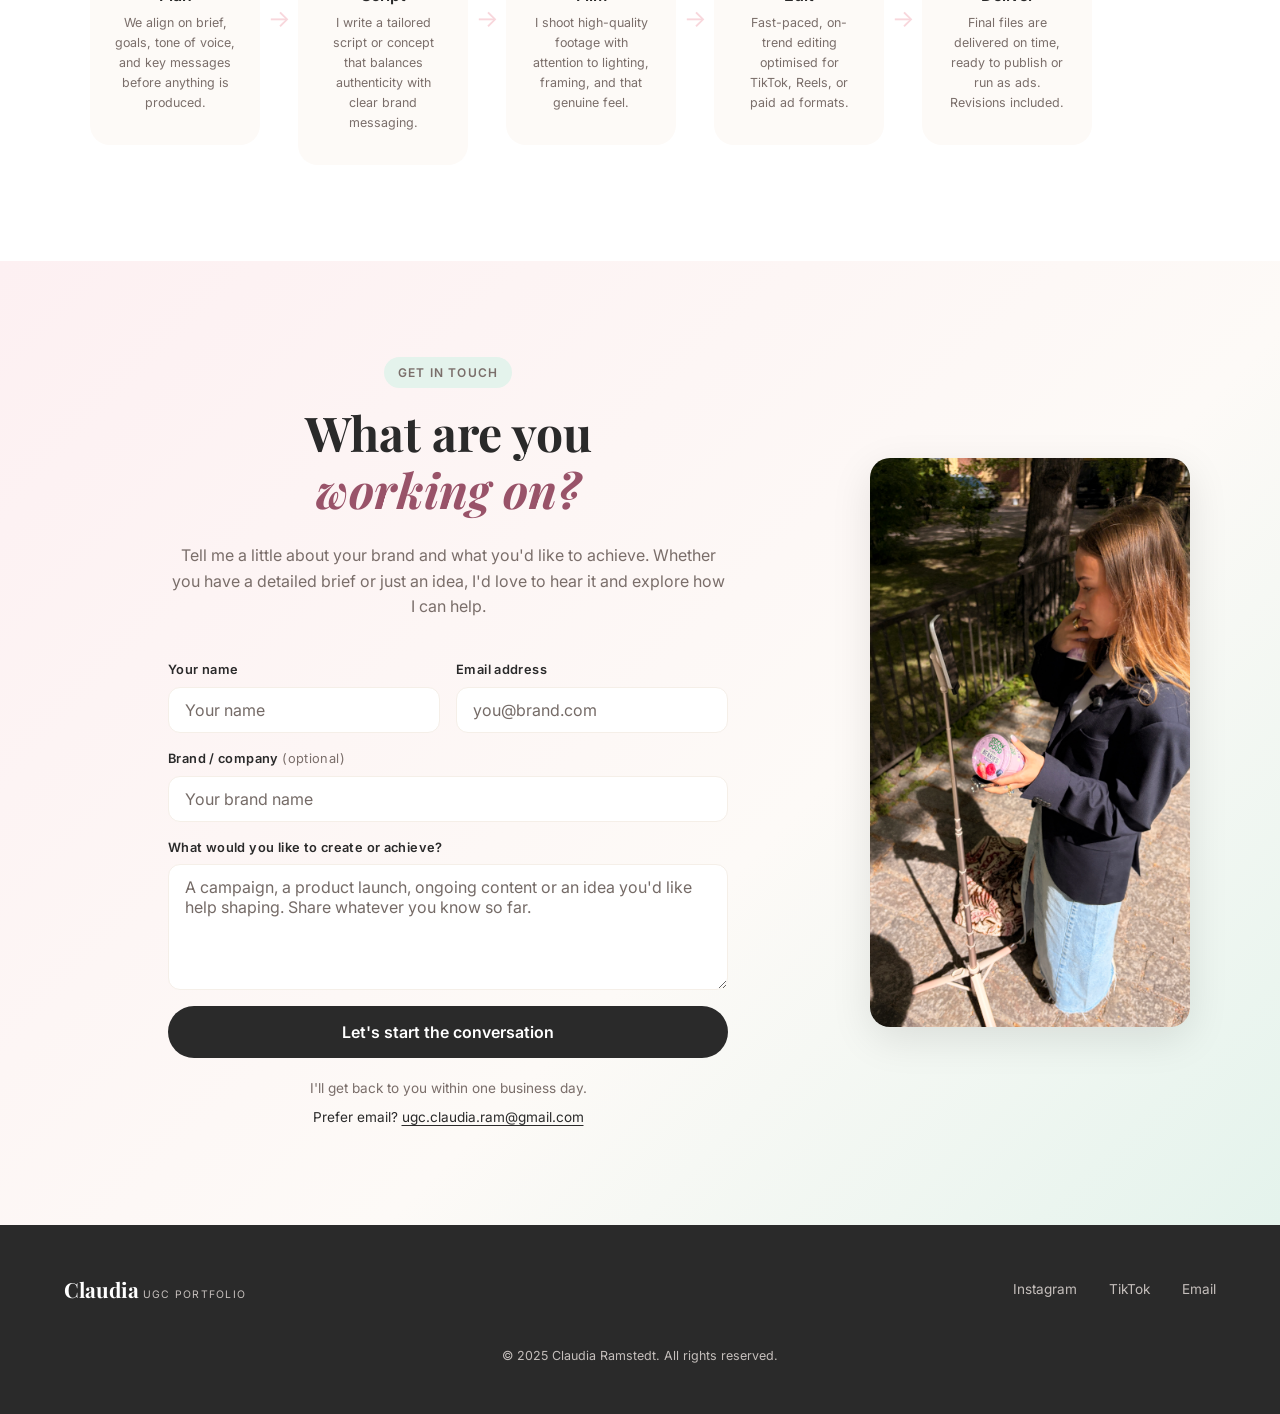
==== commit 3bcc0235: "Show Stadium in selected brands banner" ====
--- a/index.html
+++ b/index.html
@@ -118,6 +118,7 @@
       <div class="marquee-track">
         <span class="brand-mark brand-mark-ivy"><img src="assets/logo-ivy-aia.png" alt="IVY AÏA" width="600" height="300" /></span>
         <img class="brand-img brand-stadium" src="assets/logo-stadium-outlet.svg" alt="Stadium Outlet" width="186" height="24" />
+        <span class="brand-mark"><img src="assets/logo-stadium.png" alt="Stadium" width="442" height="207" style="width: 152px" /></span>
         <img class="brand-img" src="assets/logo-iciw.svg" alt="I CAN I WILL" width="88" height="32" />
         <img class="brand-img" src="assets/normal.png" alt="NORMAL" />
         <img class="brand-img" src="assets/logo-colgate.svg" alt="Colgate" />
@@ -147,6 +148,7 @@
         <!-- duplicate for seamless loop -->
         <span class="brand-mark brand-mark-ivy"><img src="assets/logo-ivy-aia.png" alt="IVY AÏA" width="600" height="300" /></span>
         <img class="brand-img brand-stadium" src="assets/logo-stadium-outlet.svg" alt="Stadium Outlet" width="186" height="24" />
+        <span class="brand-mark"><img src="assets/logo-stadium.png" alt="Stadium" width="442" height="207" style="width: 152px" /></span>
         <img class="brand-img" src="assets/logo-iciw.svg" alt="I CAN I WILL" width="88" height="32" />
         <img class="brand-img" src="assets/normal.png" alt="NORMAL" />
         <img class="brand-img" src="assets/logo-colgate.svg" alt="Colgate" />
